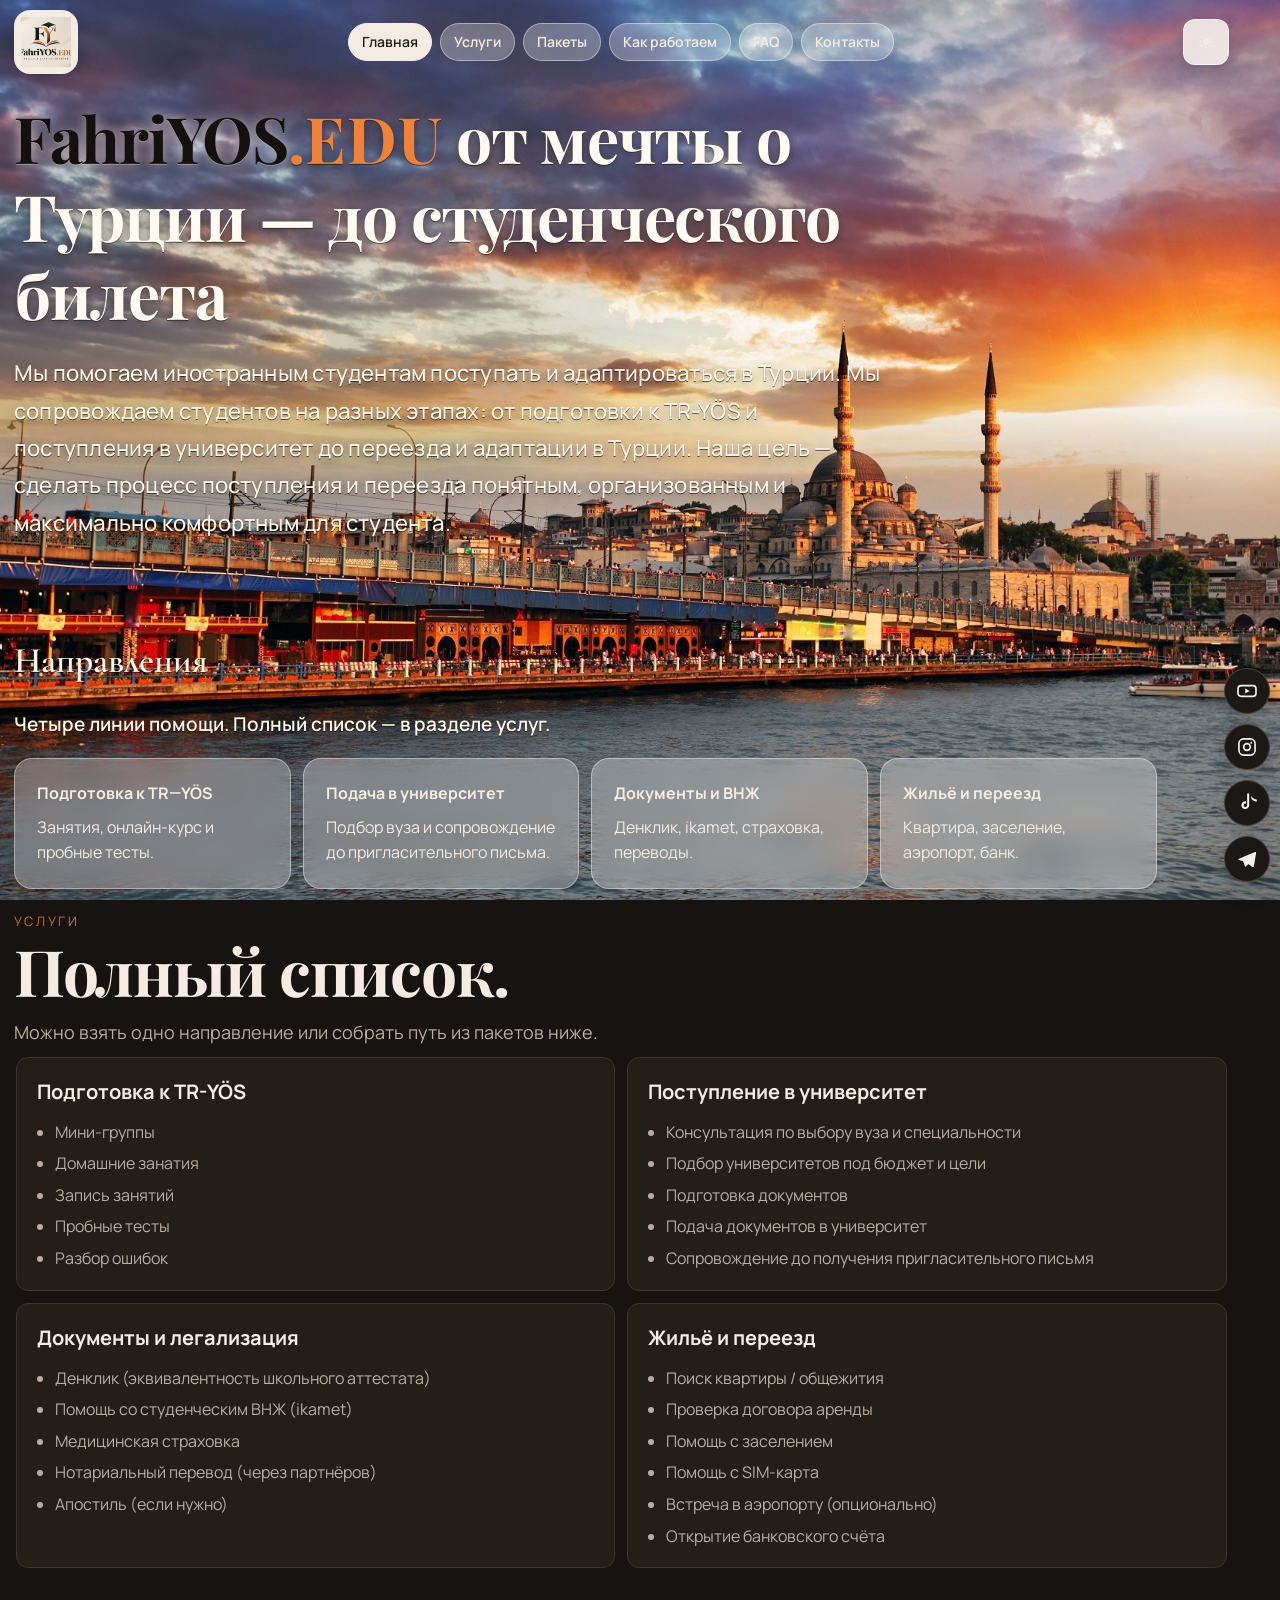
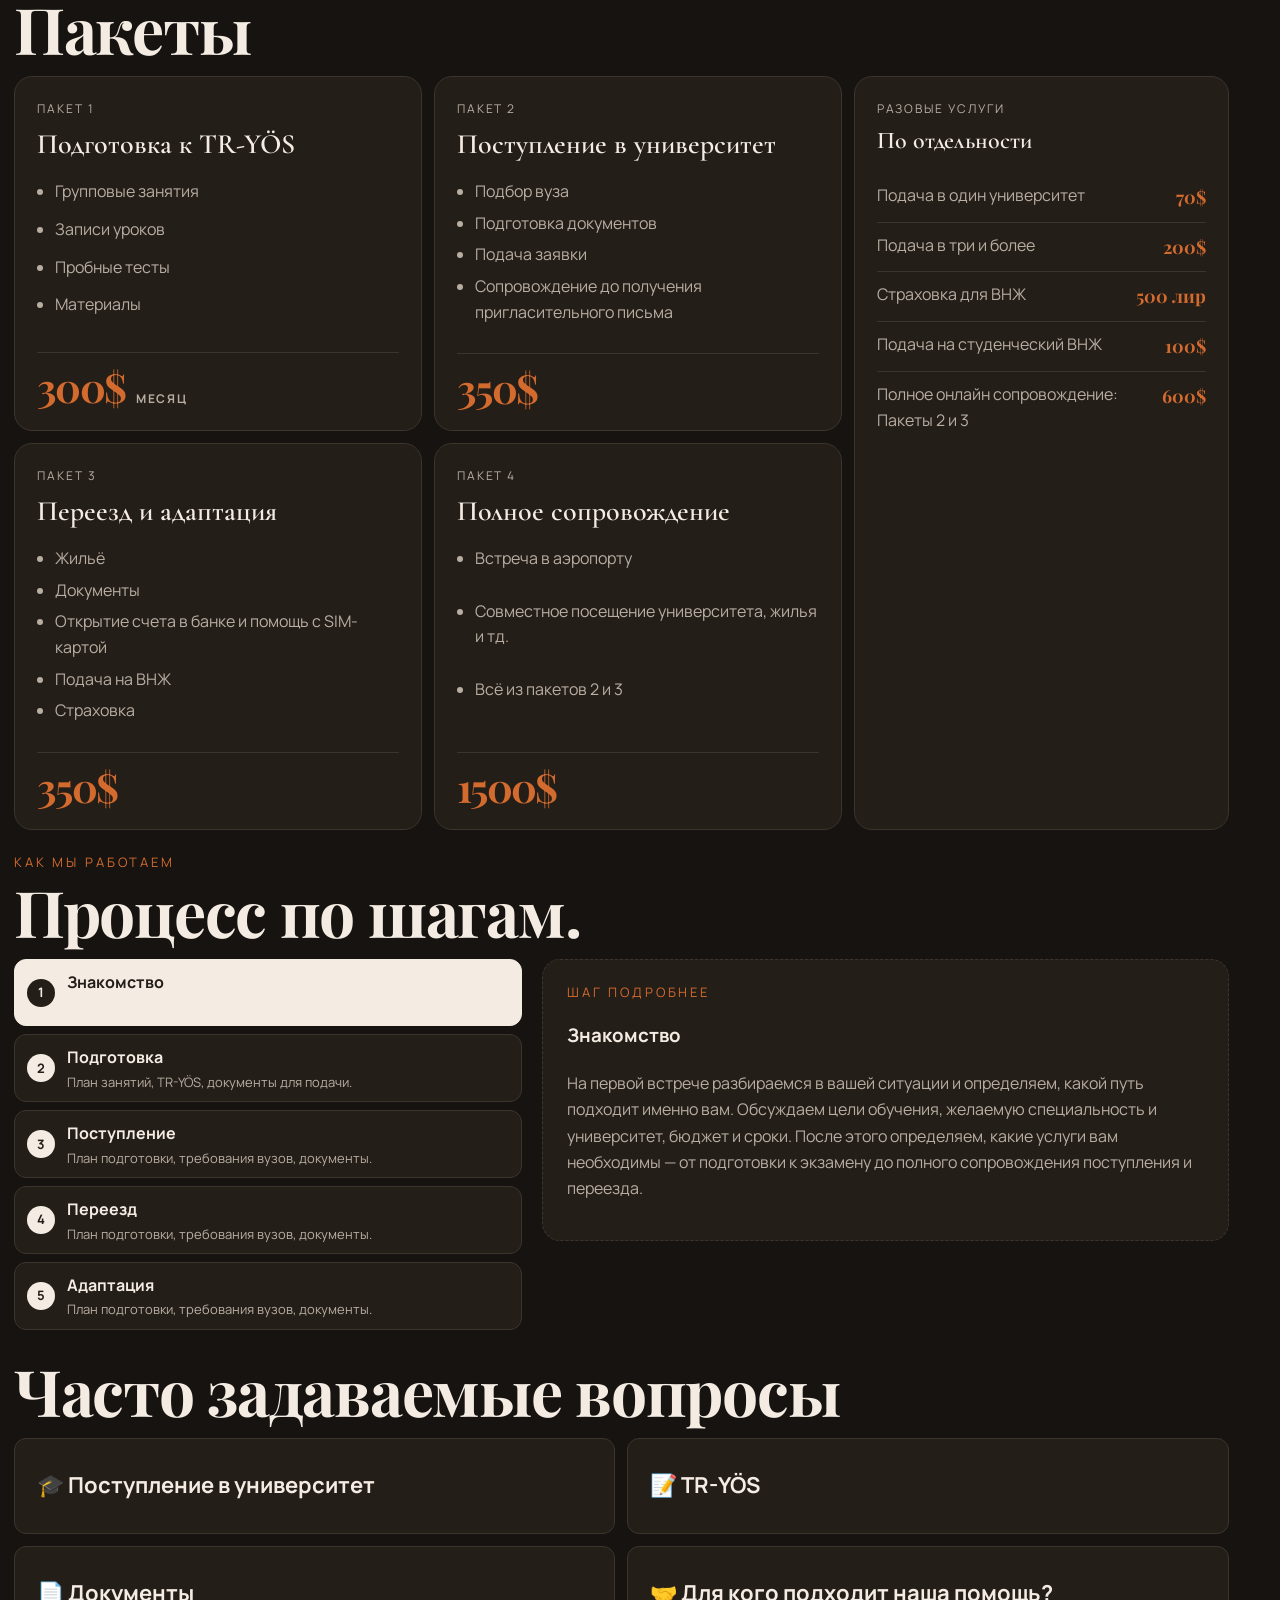
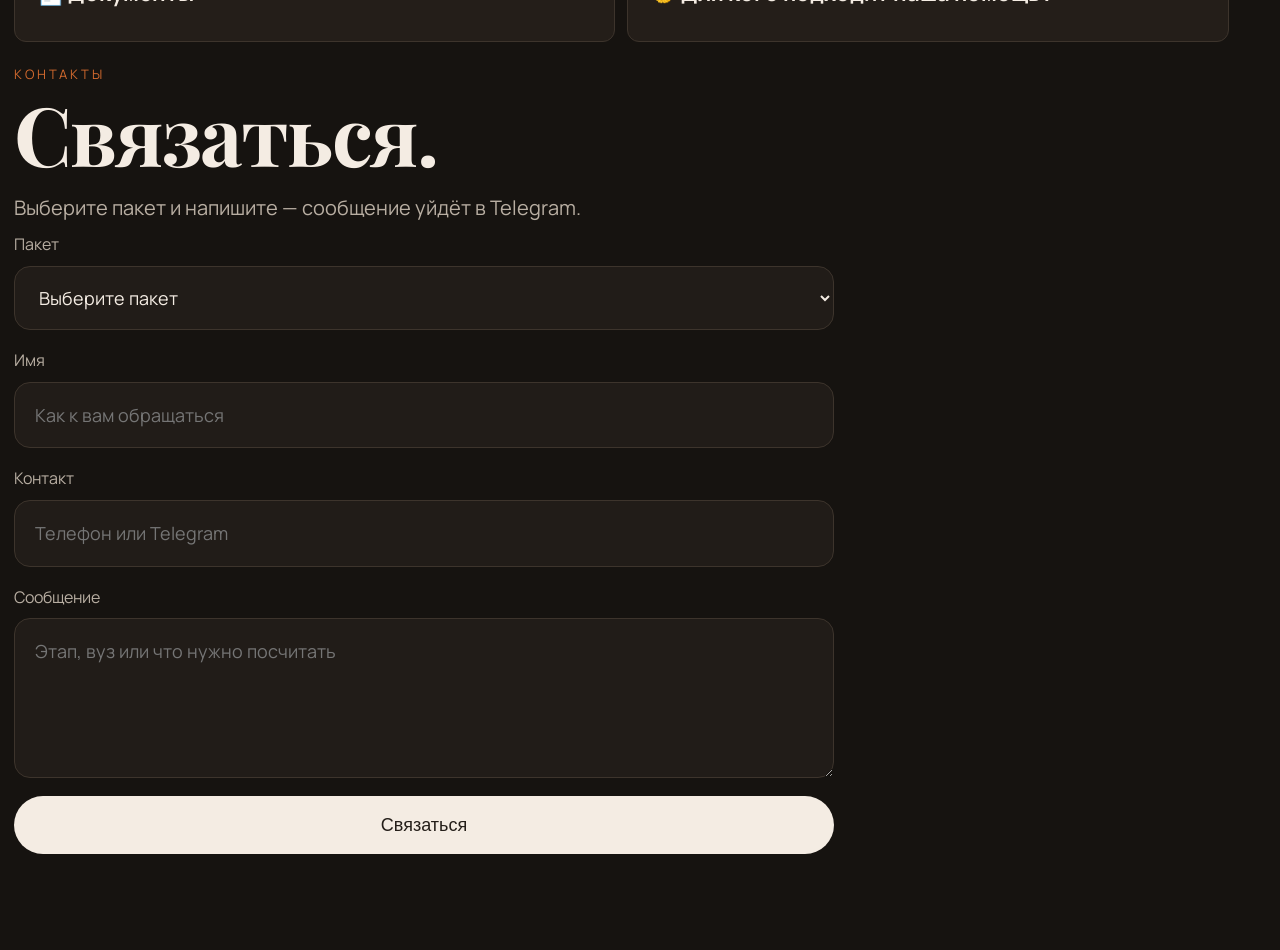
==== index.html @ fc81fba2 "Publish the FahriYOS.EDU site for GitHub Pages. Co-authored-by: Cursor <cursoragent@cursor.com>" ====
<!DOCTYPE html>
<html lang="ru" data-theme="dark">
<head>
  <meta charset="UTF-8">
  <meta name="viewport" content="width=device-width, initial-scale=1">
  <title>FahriYOS.EDU — TR-YÖS, поступление и переезд в Турцию</title>
  <script>
    (function () {
      var t = localStorage.getItem("fahriyos-theme");
      if (t === "light" || t === "dark") document.documentElement.setAttribute("data-theme", t);
    })();
  </script>
  <meta name="description" content="FahriYOS.EDU: подготовка к TR-YÖS, поступление в университеты Турции, документы, жильё и адаптация.">
  <link rel="icon" href="assets/logo.jpg" type="image/jpeg">
  <link rel="preconnect" href="https://fonts.googleapis.com">
  <link rel="preconnect" href="https://fonts.gstatic.com" crossorigin>
  <link href="https://fonts.googleapis.com/css2?family=Cormorant+Garamond:wght@600;700&family=Manrope:wght@400;600;700&family=Playfair+Display:wght@600;700&display=swap" rel="stylesheet">
  <link rel="stylesheet" href="css/style.css">
</head>
<body>
  <div class="home-bg" aria-hidden="true"></div>
  <header class="site-header">
    <div class="brand-wrap">
      <a class="brand-icon" href="#home" aria-label="На главную">
        <img src="assets/logo.jpg" alt="FahriYOS.EDU">
      </a>
    </div>
    <nav class="site-nav" aria-label="Разделы">
      <a class="is-active" href="#home">Главная</a>
      <a href="#services">Услуги</a>
      <a href="#packages">Пакеты</a>
      <a href="#process">Как работаем</a>
      <a href="#faq">FAQ</a>
      <a href="#contacts">Контакты</a>
    </nav>
    <button class="theme-toggle" type="button" aria-label="Переключить тему">
      <span class="theme-toggle-icon" aria-hidden="true"></span>
    </button>
  </header>

  <main>
    <section class="page-section" id="home">
      <div class="hero">
        <h1 class="display">
          <span class="brand-in-title"><span class="brand-mark">FahriYOS</span><span class="brand-rest">.EDU</span></span>
          от мечты о Турции — до студенческого билета
        </h1>
        <p class="lede">Мы помогаем иностранным студентам поступать и адаптироваться в Турции. Мы сопровождаем студентов на разных этапах: от подготовки к TR-YÖS и поступления в университет до переезда и адаптации в Турции. Наша цель — сделать процесс поступления и переезда понятным, организованным и максимально комфортным для студента.</p>
      </div>
      <div class="home-directions">
      <h2 class="section-title">Направления</h2>
      <p class="muted">Четыре линии помощи. Полный список — в разделе услуг.</p>
      <div class="cards cards-4">
        <a class="card card-link" href="#service-tryos">
          <h3>Подготовка к TR—YÖS</h3>
          <p>Занятия, онлайн-курс и пробные тесты.</p>
        </a>
        <a class="card card-link" href="#service-admission">
          <h3>Подача в университет</h3>
          <p>Подбор вуза и сопровождение до пригласительного письма.</p>
        </a>
        <a class="card card-link" href="#service-docs">
          <h3>Документы и ВНЖ</h3>
          <p>Денклик, ikamet, страховка, переводы.</p>
        </a>
        <a class="card card-link" href="#service-housing">
          <h3>Жильё и переезд</h3>
          <p>Квартира, заселение, аэропорт, банк.</p>
        </a>
      </div>
      </div>
    </section>

    <section class="page-section page-section--beige" id="services">
      <p class="eyebrow">Услуги</p>
      <h2 class="display">Полный список.</h2>
      <p class="lead">Можно взять одно направление или собрать путь из пакетов ниже.</p>

      <div class="service-grid">
      <article class="block" id="service-tryos">
        <h3>Подготовка к TR-YÖS</h3>
        <ul class="plain-list">
          <li>Мини-группы</li>
          <li>Домашние занатия</li>
          <li>Запись занятий</li>
          <li>Пробные тесты</li>
          <li>Разбор ошибок</li>
        </ul>
      </article>

      <article class="block" id="service-admission">
        <h3>Поступление в университет</h3>
        <ul class="plain-list">
          <li>Консультация по выбору вуза и специальности</li>
          <li>Подбор университетов под бюджет и цели</li>
          <li>Подготовка документов</li>
          <li>Подача документов в университет</li>
          <li>Сопровождение до получения пригласительного письмя</li>
        </ul>
      </article>

      <article class="block" id="service-docs">
        <h3>Документы и легализация</h3>
        <ul class="plain-list">
          <li>Денклик (эквивалентность школьного аттестата)</li>
          <li>Помощь со студенческим ВНЖ (ikamet)</li>
          <li>Медицинская страховка</li>
          <li>Нотариальный перевод (через партнёров)</li>
          <li>Апостиль (если нужно)</li>
        </ul>
      </article>

      <article class="block" id="service-housing">
        <h3>Жильё и переезд</h3>
        <ul class="plain-list">
          <li>Поиск квартиры / общежития</li>
          <li>Проверка договора аренды</li>
          <li>Помощь с заселением</li>
          <li>Помощь с SIM-карта</li>
          <li>Встреча в аэропорту (опционально)</li>
          <li>Открытие банковского счёта</li>
        </ul>
      </article>
      </div>
    </section>

    <section class="page-section page-section--beige" id="packages">
      <h2 class="display">Пакеты</h2>

      <div class="cards cards-packages">
        <article class="card package" id="pack-prep">
          <p class="package-no">Пакет 1</p>
          <h3>Подготовка к TR-YÖS</h3>
          <ul class="plain-list">
            <li>Групповые занятия</li>
            <li>Записи уроков</li>
            <li>Пробные тесты</li>
            <li>Материалы</li>
          </ul>
          <p class="package-price"><strong>300$</strong><span>месяц</span></p>
        </article>

        <article class="card package" id="pack-admission">
          <p class="package-no">Пакет 2</p>
          <h3>Поступление в университет</h3>
          <ul class="plain-list">
            <li>Подбор вуза</li>
            <li>Подготовка документов</li>
            <li>Подача заявки</li>
            <li>Сопровождение до получения пригласительного письма</li>
          </ul>
          <p class="package-price"><strong>350$</strong></p>
        </article>

        <article class="card package" id="pack-settle">
          <p class="package-no">Пакет 3</p>
          <h3>Переезд и адаптация</h3>
          <ul class="plain-list">
            <li>Жильё</li>
            <li>Документы</li>
            <li>Открытие счета в банке и помощь с SIM-картой</li>
            <li>Подача на ВНЖ</li>
            <li>Страховка</li>
          </ul>
          <p class="package-price"><strong>350$</strong></p>
        </article>

        <article class="card package" id="pack-full">
          <p class="package-no">Пакет 4</p>
          <h3>Полное сопровождение</h3>
          <ul class="plain-list">
            <li>Встреча в аэропорту</li>
            <li>Совместное посещение университета, жилья и тд.</li>
            <li>Всё из пакетов 2 и 3</li>
          </ul>
          <p class="package-price"><strong>1500$</strong></p>
        </article>

        <article class="card package" id="pack-extra">
          <p class="package-no">Разовые услуги</p>
          <h3>По отдельности</h3>
          <ul class="plain-list extra-list">
            <li><span>Подача в один университет</span><strong>70$</strong></li>
            <li><span>Подача в три и более</span><strong>200$</strong></li>
            <li><span>Страховка для ВНЖ</span><strong>500 лир</strong></li>
            <li><span>Подача на студенческий ВНЖ</span><strong>100$</strong></li>
            <li><span>Полное онлайн сопровождение:<br>Пакеты 2 и 3</span><strong>600$</strong></li>
          </ul>
        </article>
      </div>
    </section>

    <section class="page-section page-section--beige" id="process">
      <p class="eyebrow">Как мы работаем</p>
      <h2 class="display">Процесс по шагам.</h2>
      <div class="process-layout">
        <ol class="steps">
          <li>
            <button class="step-btn is-open" type="button" aria-expanded="true" data-detail="На первой встрече разбираемся в вашей ситуации и определяем, какой путь подходит именно вам. Обсуждаем цели обучения, желаемую специальность и университет, бюджет и сроки. После этого определяем, какие услуги вам необходимы — от подготовки к экзамену до полного сопровождения поступления и переезда.">
              <h3>Знакомство</h3>
              <p>Ситуация, цели, бюджет и какие услуги нужны.</p>
            </button>
          </li>
          <li>
            <button class="step-btn" type="button" aria-expanded="false" data-detail="План подготовки, требования вузов, документы.">
              <h3>Подготовка</h3>
              <p>План занятий, TR-YÖS, документы для подачи.</p>
            </button>
          </li>
          <li>
            <button class="step-btn" type="button" aria-expanded="false" data-detail="План подготовки, требования вузов, документы.">
              <h3>Поступление</h3>
              <p>План подготовки, требования вузов, документы.</p>
            </button>
          </li>
          <li>
            <button class="step-btn" type="button" aria-expanded="false" data-detail="План подготовки, требования вузов, документы.">
              <h3>Переезд</h3>
              <p>План подготовки, требования вузов, документы.</p>
            </button>
          </li>
          <li>
            <button class="step-btn" type="button" aria-expanded="false" data-detail="План подготовки, требования вузов, документы.">
              <h3>Адаптация</h3>
              <p>План подготовки, требования вузов, документы.</p>
            </button>
          </li>
        </ol>
        <div class="step-detail" id="step-detail">
          <p class="eyebrow">Шаг подробнее</p>
          <h3>Знакомство</h3>
          <p class="muted">На первой встрече разбираемся в вашей ситуации и определяем, какой путь подходит именно вам. Обсуждаем цели обучения, желаемую специальность и университет, бюджет и сроки. После этого определяем, какие услуги вам необходимы — от подготовки к экзамену до полного сопровождения поступления и переезда.</p>
        </div>
      </div>
    </section>

    <section class="page-section page-section--beige" id="faq">
      <h2 class="display">Часто задаваемые вопросы</h2>
      <div class="faq-hub">
        <a class="faq-card" href="faq-admission.html">
          <h3>🎓 Поступление в университет</h3>
        </a>
        <a class="faq-card" href="faq-tryos.html">
          <h3>📝 TR-YÖS</h3>
        </a>
        <a class="faq-card" href="faq-docs.html">
          <h3>📄 Документы</h3>
        </a>
        <a class="faq-card" href="faq-who.html">
          <h3>🤝 Для кого подходит наша помощь?</h3>
        </a>
      </div>
    </section>

    <section class="page-section page-section--beige" id="contacts">
      <div class="contacts-inner">
        <p class="eyebrow">Контакты</p>
        <h2 class="display">Связаться.</h2>
        <p class="muted">Выберите пакет и напишите — сообщение уйдёт в Telegram.</p>
        <form class="form" id="contact-form">
          <label>
            Пакет
            <select name="package" required>
              <option value="" disabled selected>Выберите пакет</option>
              <option value="prep" data-price="300$ / месяц" data-title="Подготовка к TR-YÖS">Пакет 1 — Подготовка к TR-YÖS · 300$ / месяц</option>
              <option value="admission" data-price="350$" data-title="Поступление в университет">Пакет 2 — Поступление в университет · 350$</option>
              <option value="settle" data-price="350$" data-title="Переезд и адаптация">Пакет 3 — Переезд и адаптация · 350$</option>
              <option value="full" data-price="1500$" data-title="Полное сопровождение">Пакет 4 — Полное сопровождение · 1500$</option>
              <option value="one-uni" data-price="70$" data-title="Подача в один университет">Подача в один университет · 70$</option>
              <option value="three-uni" data-price="200$" data-title="Подача в три и более">Подача в три и более · 200$</option>
              <option value="insurance" data-price="500 лир" data-title="Страховка для ВНЖ">Страховка для ВНЖ · 500 лир</option>
              <option value="ikamet" data-price="100$" data-title="Подача на студенческий ВНЖ">Подача на студенческий ВНЖ · 100$</option>
              <option value="online" data-price="600$" data-title="Полное онлайн сопровождение">Полное онлайн сопровождение: пакеты 2 и 3 · 600$</option>
            </select>
          </label>
          <label>
            Имя
            <input type="text" name="name" placeholder="Как к вам обращаться">
          </label>
          <label>
            Контакт
            <input type="text" name="contact" placeholder="Телефон или Telegram">
          </label>
          <label>
            Сообщение
            <textarea name="message" placeholder="Этап, вуз или что нужно посчитать"></textarea>
          </label>
          <button class="btn btn-solid" type="submit">Связаться</button>
        </form>
      </div>
    </section>
  </main>

  <footer class="site-footer">
    <p class="footer-brand"><span class="brand-mark">FahriYOS</span><span class="brand-rest">.EDU</span></p>
    <nav class="footer-social" aria-label="Соцсети в подвале">
      <a href="https://youtube.com/@tryosfahri" target="_blank" rel="noopener" aria-label="YouTube">
        <img src="assets/icons/youtube.svg" alt="">
      </a>
      <a href="https://instagram.com/fahri_yos" target="_blank" rel="noopener" aria-label="Instagram">
        <img src="assets/icons/instagram.svg" alt="">
      </a>
      <a href="https://tiktok.com/@fahri_yos" target="_blank" rel="noopener" aria-label="TikTok">
        <img src="assets/icons/tiktok.svg" alt="">
      </a>
      <a href="https://t.me/tryosfahri" target="_blank" rel="noopener" aria-label="Telegram">
        <img src="assets/icons/telegram.svg" alt="">
      </a>
    </nav>
  </footer>
  <nav class="social-dock" aria-label="Соцсети">
    <a href="https://youtube.com/@tryosfahri" target="_blank" rel="noopener" aria-label="YouTube">
      <img src="assets/icons/youtube.svg" alt="">
    </a>
    <a href="https://instagram.com/fahri_yos" target="_blank" rel="noopener" aria-label="Instagram">
      <img src="assets/icons/instagram.svg" alt="">
    </a>
    <a href="https://tiktok.com/@fahri_yos" target="_blank" rel="noopener" aria-label="TikTok">
      <img src="assets/icons/tiktok.svg" alt="">
    </a>
    <a href="https://t.me/tryosfahri" target="_blank" rel="noopener" aria-label="Telegram">
      <img src="assets/icons/telegram.svg" alt="">
    </a>
  </nav>
  <script src="js/main.js"></script>
</body>
</html>
---- css/style.css ----
:root {
  --bg: #e7e1d4;
  --bg-2: #ddd6c8;
  --ink: #111318;
  --muted: #5c5f6a;
  --line: #cfc6b6;
  --accent: #c45c26;
  --white: #f1ebe0;
  --radius: 18px;
  --gutter: clamp(20px, 6vw, 88px);
  --gutter-left: clamp(6px, 1.2vw, 14px);
  --gutter-right: clamp(12px, 4vw, 72px);
  --header-glass: rgba(231, 225, 212, 0.86);
  --dock: rgba(241, 235, 224, 0.9);
}

html[data-theme="dark"] {
  --bg: #161310;
  --bg-2: #211c18;
  --ink: #f4ece3;
  --muted: #b8aea2;
  --line: #3d342c;
  --accent: #d36a2e;
  --white: #241e19;
  --header-glass: rgba(22, 19, 16, 0.88);
  --dock: rgba(36, 30, 25, 0.92);
  color-scheme: dark;
}

* {
  box-sizing: border-box;
}

html {
  scroll-behavior: smooth;
  min-height: 100%;
  background-color: var(--bg);
}

body {
  margin: 0;
  min-height: 100vh;
  font-family: "Manrope", system-ui, sans-serif;
  background: var(--bg);
  color: var(--ink);
  line-height: 1.6;
}

.home-bg {
  position: fixed;
  inset: 0;
  z-index: 0;
  background: #1a1410 url("../assets/bg-home.webp") center top / cover no-repeat;
  pointer-events: none;
  transition: filter 0.55s ease, opacity 0.7s ease;
}

body.is-away .home-bg {
  filter: blur(28px);
  opacity: 0;
}

img {
  max-width: 100%;
  display: block;
}

a {
  color: inherit;
}

.site-header {
  position: sticky;
  top: 0;
  z-index: 20;
  display: grid;
  grid-template-columns: minmax(0, 1fr) auto minmax(0, 1fr);
  align-items: center;
  gap: 10px 16px;
  padding: 10px var(--gutter-right) 10px var(--gutter-left);
  background: transparent;
  border-bottom: 1px solid transparent;
  color: var(--ink);
  transition: background 0.45s ease, border-color 0.45s ease, backdrop-filter 0.45s ease;
}

body.is-away .site-header {
  background: var(--header-glass);
  backdrop-filter: blur(18px);
  -webkit-backdrop-filter: blur(18px);
  border-bottom: 1px solid var(--line);
}

.brand-wrap {
  display: flex;
  align-items: center;
  gap: 10px;
  justify-self: start;
}

.brand-icon {
  display: grid;
  place-items: center;
  box-sizing: border-box;
  width: 64px;
  height: 64px;
  padding: 7px;
  flex-shrink: 0;
  border-radius: 16px;
  overflow: hidden;
  background: #f3ece3;
  box-shadow: 0 4px 14px rgba(0, 0, 0, 0.18);
  transition: transform 0.2s ease;
}

.brand-icon:hover {
  transform: scale(1.06);
}

.brand-icon img {
  width: 100%;
  height: 100%;
  object-fit: contain;
  object-position: center;
}

.brand {
  display: flex;
  align-items: baseline;
  gap: 2px;
  text-decoration: none;
  letter-spacing: 0.04em;
}

.brand-mark {
  font-family: "Cormorant Garamond", Georgia, serif;
  font-size: 40px;
  font-weight: 700;
}

.brand-rest {
  font-family: "Cormorant Garamond", Georgia, serif;
  font-size: 36px;
  font-weight: 700;
  letter-spacing: 0.02em;
  text-transform: none;
  color: var(--accent);
}

.site-nav {
  display: flex;
  align-items: center;
  justify-content: center;
  flex-wrap: wrap;
  gap: 8px;
  grid-column: 2;
}

.site-nav a {
  display: inline-flex;
  align-items: center;
  justify-content: center;
  min-height: 38px;
  padding: 0 13px;
  border-radius: 999px;
  background: rgba(255, 255, 255, 0.28);
  color: var(--ink);
  text-decoration: none;
  font-size: 14px;
  font-weight: 600;
  border: 1px solid rgba(255, 255, 255, 0.4);
  transition: background 0.3s ease, border-color 0.3s ease, color 0.3s ease;
}

body.is-away .site-nav a {
  background: var(--white);
  border-color: var(--line);
}

.site-nav a:hover,
.site-nav a.is-active,
body.is-away .site-nav a:hover,
body.is-away .site-nav a.is-active {
  background: var(--ink);
  color: var(--white);
  border-color: var(--ink);
}

.theme-toggle {
  justify-self: end;
  grid-column: 3;
  width: 46px;
  height: 46px;
  border: 1px solid rgba(255, 255, 255, 0.55);
  border-radius: 12px;
  background: rgba(255, 252, 247, 0.82);
  cursor: pointer;
  position: relative;
  color: #111318;
  box-shadow: 0 6px 16px rgba(0, 0, 0, 0.18);
}

body.is-away .theme-toggle {
  background: var(--white);
  border-color: var(--line);
  box-shadow: none;
}

.theme-toggle-icon {
  position: absolute;
  inset: 0;
  display: grid;
  place-items: center;
  font-size: 20px;
  line-height: 1;
}

.theme-toggle-icon::before {
  content: "☾";
}

html[data-theme="dark"] .theme-toggle-icon::before {
  content: "☀";
}

html[data-theme="dark"] .theme-toggle {
  color: #f4ece3;
}

.hero-row {
  display: grid;
  grid-template-columns: minmax(0, 1fr);
  gap: 28px 48px;
  align-items: start;
  margin-bottom: 28px;
}

.hero {
  padding: 8px 0 4px;
  display: grid;
  gap: 14px;
  max-width: 980px;
}

.brand-in-title {
  display: inline;
  background: none;
  border: 0;
  padding: 0;
}

.brand-in-title .brand-mark,
.brand-in-title .brand-rest {
  font-family: "Playfair Display", "Cormorant Garamond", Georgia, serif;
  font-size: 1em;
  font-weight: 700;
}

.brand-in-title .brand-mark {
  color: #111318;
}

.brand-in-title .brand-rest {
  color: var(--accent);
}

.hero-about {
  padding: 4px 0 0;
}

.hero-about .eyebrow {
  font-size: 15px;
  margin-bottom: 10px;
}

.hero-about h2 {
  margin: 0 0 18px;
  font-family: "Cormorant Garamond", Georgia, serif;
  font-size: clamp(40px, 7vw, 72px);
  font-weight: 600;
  line-height: 0.95;
  letter-spacing: -0.03em;
  text-shadow: 0 2px 18px rgba(0, 0, 0, 0.4);
}

.hero-about p {
  margin: 0 0 14px;
  max-width: 46ch;
  font-size: 18px;
  line-height: 1.55;
  color: rgba(246, 240, 230, 0.9);
  text-shadow: 0 1px 12px rgba(0, 0, 0, 0.4);
}

.hero-about p:last-child {
  margin-bottom: 0;
}

.eyebrow {
  margin: 0;
  color: var(--accent);
  font-size: 13px;
  letter-spacing: 0.22em;
  text-transform: uppercase;
}

.display {
  margin: 0;
  font-family: "Playfair Display", "Cormorant Garamond", Georgia, serif;
  font-size: clamp(34px, 5.6vw, 64px);
  font-weight: 700;
  line-height: 1.22;
  letter-spacing: -0.02em;
}

.lede {
  margin: 0;
  max-width: 62ch;
  color: var(--muted);
  font-size: 18px;
  line-height: 1.65;
}

.actions {
  display: flex;
  flex-wrap: wrap;
  gap: 12px;
}

.btn {
  display: inline-flex;
  align-items: center;
  justify-content: center;
  min-height: 46px;
  padding: 0 18px;
  border-radius: 999px;
  text-decoration: none;
  font-size: 14px;
  border: 1px solid transparent;
}

.btn-solid {
  background: var(--ink);
  color: var(--white);
}

.btn-ghost {
  border-color: rgba(255, 255, 255, 0.55);
  background: rgba(255, 252, 247, 0.9);
  color: var(--ink);
}

main {
  position: relative;
  z-index: 1;
  padding: 0;
}

.page-section {
  scroll-margin-top: 80px;
  min-height: 0;
  padding: 6px var(--gutter-right) 16px var(--gutter-left);
}

#home {
  display: flex;
  flex-direction: column;
  min-height: calc(100svh - 80px);
  color: #f6f0e6;
}

#home .hero {
  flex-shrink: 0;
}

#home .home-directions {
  margin-top: auto;
  padding-top: 12px;
  padding-right: 72px;
  flex-shrink: 0;
}

#home .display {
  color: #fffaf2;
  text-shadow:
    0 0 18px rgba(255, 246, 232, 0.2),
    0 1px 0 rgba(18, 10, 6, 0.55),
    0 2px 10px rgba(0, 0, 0, 0.48);
}

#home .lede,
#home .section-title,
#home .muted {
  color: #fff6ea;
  text-shadow:
    0 1px 0 rgba(14, 8, 5, 0.62),
    0 2px 12px rgba(0, 0, 0, 0.4);
}

#home .lede {
  max-width: 62ch;
  font-size: clamp(18px, 1.85vw, 22px);
  font-weight: 500;
  letter-spacing: 0.01em;
  line-height: 1.7;
}

#home .muted {
  font-size: clamp(16px, 1.5vw, 19px);
  font-weight: 600;
}

#home .brand-in-title .brand-mark {
  color: #14100d;
  text-shadow:
    0 0 14px rgba(255, 248, 238, 0.7),
    0 1px 0 rgba(255, 248, 238, 0.35),
    0 1px 2px rgba(0, 0, 0, 0.28);
}

#home .brand-in-title .brand-rest {
  color: #ee8238;
  letter-spacing: 0.01em;
  text-transform: none;
  text-shadow:
    0 1px 0 rgba(18, 10, 6, 0.55),
    0 2px 10px rgba(0, 0, 0, 0.32);
}

#home .card {
  color: var(--ink);
  background: rgba(255, 255, 255, 0.28);
  border: 1px solid rgba(255, 255, 255, 0.4);
  backdrop-filter: blur(12px);
  -webkit-backdrop-filter: blur(12px);
  box-shadow: none;
  transition: background 0.3s ease, border-color 0.3s ease, color 0.3s ease, transform 0.25s ease;
}

#home .card h3,
#home .card p {
  color: var(--ink);
  text-shadow: none;
}

#home .card-link:hover {
  background: var(--ink);
  border-color: var(--ink);
  color: var(--white);
}

#home .card-link:hover h3,
#home .card-link:hover p {
  color: var(--white);
}

.page-section--beige {
  background: var(--bg);
  color: var(--ink);
}

.page-section .display {
  margin-bottom: 8px;
}

.section-title {
  margin: 0 0 12px;
  font-family: "Cormorant Garamond", Georgia, serif;
  font-size: 36px;
  font-weight: 600;
}

.muted {
  color: var(--muted);
}

.placeholder {
  min-height: 180px;
  padding: 28px;
  color: var(--ink);
  border: 1px dashed var(--line);
  border-radius: var(--radius);
  background: var(--white);
}

.lead {
  margin: 0 0 10px;
  max-width: 62ch;
  color: var(--muted);
  font-size: 18px;
}

.service-grid {
  display: flex;
  flex-wrap: wrap;
  justify-content: center;
  gap: 12px;
  overflow: visible;
}

.block {
  scroll-margin-top: 88px;
  box-sizing: border-box;
  flex: 0 0 calc(50% - 8px);
  width: calc(50% - 8px);
  margin: 0;
  padding: 18px 20px;
  background: var(--white);
  border: 1px solid var(--line);
  border-radius: 12px;
  transform-origin: center center;
  transition: transform 0.28s ease, border-color 0.28s ease, box-shadow 0.28s ease;
}

.block:hover {
  z-index: 2;
  transform: scale(1.05);
  border-color: var(--accent);
  box-shadow: 0 14px 28px rgba(26, 20, 16, 0.16);
}

.block h3 {
  margin: 0 0 12px;
  font-size: 20px;
}

.plain-list {
  margin: 0;
  padding: 0 0 0 18px;
  display: grid;
  gap: 6px;
  color: var(--muted);
}

.cards {
  display: grid;
  grid-template-columns: repeat(3, minmax(0, 1fr));
  gap: 12px;
}

.cards-2 {
  grid-template-columns: repeat(2, minmax(0, 1fr));
}

.cards-packages {
  grid-template-columns: minmax(0, 1fr) minmax(0, 1fr) minmax(0, 0.92fr);
  align-items: stretch;
}

.cards-packages > * {
  min-width: 0;
}

#pack-extra {
  grid-column: 3;
  grid-row: 1 / span 2;
  height: 100%;
}

#pack-extra h3 {
  font-size: 24px;
}

#pack-extra .extra-list {
  flex: 1;
  display: flex;
  flex-direction: column;
  justify-content: flex-start;
  gap: 0;
}

.extra-list {
  list-style: none;
  padding: 0;
  margin: 0;
}

.extra-list li {
  display: grid;
  grid-template-columns: minmax(0, 1fr) auto;
  align-items: start;
  gap: 8px;
  padding: 10px 0;
  border-bottom: 1px solid var(--line);
}

.extra-list li:last-child {
  border-bottom: 0;
}

.extra-list span {
  color: var(--muted);
  min-width: 0;
}

.extra-list strong {
  color: var(--accent);
  font-family: "Playfair Display", "Cormorant Garamond", Georgia, serif;
  font-size: 18px;
  font-weight: 700;
  white-space: nowrap;
}

.cards-4 {
  grid-template-columns: repeat(4, minmax(0, 1fr));
}

.card-link {
  text-decoration: none;
  transition: border-color 0.2s ease;
}

.card-link:hover {
  border-color: var(--accent);
}

.package-no {
  margin: 0 0 6px;
  color: var(--accent);
  font-size: 12px;
  letter-spacing: 0.16em;
  text-transform: uppercase;
}

.package h3 {
  font-family: "Cormorant Garamond", Georgia, serif;
  font-size: 28px;
  font-weight: 600;
}

.card .package-for {
  margin: 0 0 14px;
}

.card.package {
  display: flex;
  flex-direction: column;
  gap: 4px;
}

.package .plain-list {
  margin-bottom: 8px;
  flex: 1;
}

.card .package-price {
  margin: 16px 0 0;
  padding: 14px 0 0;
  display: flex;
  align-items: baseline;
  justify-content: flex-start;
  gap: 10px;
  background: none;
  color: var(--ink);
  font-weight: 700;
  border-top: 1px solid var(--line);
}

.package-price strong {
  font-family: "Playfair Display", "Cormorant Garamond", Georgia, serif;
  font-size: 40px;
  font-weight: 700;
  letter-spacing: -0.04em;
  color: var(--accent);
  line-height: 1;
}

.package-price span {
  font-size: 12px;
  font-weight: 700;
  letter-spacing: 0.16em;
  text-transform: uppercase;
  color: var(--muted);
}

.price-note {
  margin: -8px 0 28px;
  max-width: 62ch;
  padding: 14px 16px;
  background: var(--white);
  border: 1px dashed var(--line);
  border-radius: 12px;
  color: var(--muted);
  font-size: 15px;
}

.process-layout {
  display: grid;
  grid-template-columns: minmax(260px, 0.85fr) minmax(0, 1.15fr);
  gap: 20px;
  align-items: start;
}

.steps {
  margin: 0;
  padding: 0;
  list-style: none;
  display: grid;
  gap: 8px;
  counter-reset: step;
}

.steps li {
  position: relative;
  margin: 0;
  padding: 0;
  background: none;
  border: none;
  counter-increment: step;
}

.step-btn {
  width: 100%;
  display: block;
  position: relative;
  padding: 10px 14px 10px 52px;
  text-align: left;
  cursor: pointer;
  font: inherit;
  color: inherit;
  background: var(--white);
  border: 1px solid var(--line);
  border-radius: 12px;
  transform-origin: center left;
  transition: transform 0.22s ease, border-color 0.22s ease, box-shadow 0.22s ease, background 0.22s ease;
}

.step-btn::before {
  content: counter(step);
  position: absolute;
  left: 12px;
  top: 50%;
  transform: translateY(-50%);
  width: 28px;
  height: 28px;
  display: grid;
  place-items: center;
  border-radius: 50%;
  background: var(--ink);
  color: var(--white);
  font-size: 13px;
  font-weight: 700;
}

.step-btn:hover {
  transform: scale(1.04);
  border-color: var(--accent);
  box-shadow: 0 10px 22px rgba(26, 20, 16, 0.12);
  z-index: 1;
}

.step-btn.is-open {
  background: var(--ink);
  border-color: var(--ink);
  color: var(--white);
}

.step-btn.is-open::before {
  background: var(--white);
  color: var(--ink);
}

.step-btn.is-open p {
  color: rgba(241, 235, 224, 0.82);
}

.steps h3 {
  margin: 0 0 2px;
  font-size: 16px;
}

.steps p {
  margin: 0;
  color: var(--muted);
  font-size: 13px;
  line-height: 1.4;
}

.step-detail {
  min-height: 220px;
  padding: 22px 24px;
  background: var(--white);
  border: 1px dashed var(--line);
  border-radius: var(--radius);
}

.step-detail .muted {
  line-height: 1.65;
}

.blog-layout {
  display: flex;
  flex-direction: column;
  gap: 16px;
  flex: 1;
  min-height: 0;
}

.blog-list {
  display: grid;
  grid-template-columns: repeat(3, minmax(0, 1fr));
  gap: 12px;
  max-width: none;
}

.blog-item {
  background: var(--white);
  border: 1px solid var(--line);
  border-radius: var(--radius);
  overflow: hidden;
}

.blog-item.is-open {
  background: var(--ink);
  border-color: var(--ink);
  color: var(--white);
}

.blog-item.is-open .blog-toggle p {
  color: rgba(241, 235, 224, 0.8);
}

.blog-fill {
  flex: 1;
  min-height: 220px;
  padding: 22px 24px;
  background: var(--white);
  border: 1px dashed var(--line);
  border-radius: var(--radius);
}

.blog-fill h3 {
  margin: 0 0 10px;
  font-family: "Playfair Display", "Cormorant Garamond", Georgia, serif;
  font-size: 28px;
}

.blog-fill p {
  margin: 0;
  color: var(--muted);
}

.blog-toggle {
  width: 100%;
  padding: 18px 20px;
  text-align: left;
  cursor: pointer;
  font: inherit;
  color: inherit;
  background: transparent;
  border: 0;
  transition: transform 0.22s ease, background 0.22s ease;
}

.blog-toggle:hover {
  background: var(--bg-2);
}

.blog-item.is-open .blog-toggle:hover {
  background: transparent;
}

.blog-toggle h3 {
  margin: 0 0 6px;
  font-size: 18px;
}

.blog-toggle p {
  margin: 0;
  color: var(--muted);
}

.blog-panel {
  max-height: 0;
  overflow: hidden;
  transition: max-height 0.35s ease;
}

.blog-item.is-open .blog-panel {
  max-height: 240px;
}

.blog-panel-inner p {
  margin: 0;
  padding: 4px 20px 18px;
  color: var(--muted);
}

.social-dock a[aria-label="TikTok"] img,
.footer-social a[aria-label="TikTok"] img {
  width: 26px;
  height: 26px;
}

.about-copy {
  max-width: 62ch;
  display: grid;
  gap: 12px;
}

.about-copy p {
  margin: 0;
  font-size: 18px;
}

.social-dock {
  position: fixed;
  right: 10px;
  bottom: 18px;
  z-index: 30;
  display: flex;
  flex-direction: column;
  gap: 10px;
  transition: opacity 0.35s ease, transform 0.35s ease;
}

.social-dock a {
  width: 46px;
  height: 46px;
  display: grid;
  place-items: center;
  border-radius: 50%;
  background: var(--dock);
  color: var(--ink);
  border: 1px solid var(--line);
  box-shadow: 0 8px 22px rgba(0, 0, 0, 0.18);
  backdrop-filter: blur(12px);
  -webkit-backdrop-filter: blur(12px);
  transition: transform 0.2s ease, background 0.2s ease, border-color 0.2s ease;
}

.social-dock a:hover {
  transform: scale(1.08);
  background: var(--white);
}

.social-dock img {
  width: 22px;
  height: 22px;
}

html[data-theme="dark"] .social-dock a,
html[data-theme="dark"] .footer-social a {
  background: #1c1815;
  border-color: #4a4036;
}

html[data-theme="dark"] .social-dock a:hover,
html[data-theme="dark"] .footer-social a:hover {
  background: #2c261f;
}

html[data-theme="dark"] .social-dock img,
html[data-theme="dark"] .footer-social img {
  filter: invert(0.94) brightness(1.08);
}

body.is-contacts .social-dock {
  opacity: 0;
  pointer-events: none;
  transform: translateY(10px);
}

.card {
  padding: 22px;
  color: var(--ink);
  background: var(--white);
  border: 1px solid var(--line);
  border-radius: var(--radius);
}

.card h3 {
  margin: 0 0 8px;
  font-size: 16px;
}

.card.package h3 {
  font-family: "Cormorant Garamond", Georgia, serif;
  font-size: 28px;
  font-weight: 600;
}

.card p {
  margin: 0;
  color: var(--muted);
}

.page-head {
  padding: 48px 0 8px;
}

.contact-links {
  list-style: none;
  margin: 0 0 40px;
  padding: 0;
  display: grid;
  gap: 12px;
  max-width: 560px;
}

.contact-links li {
  display: grid;
  gap: 2px;
  padding: 16px 18px;
  color: var(--ink);
  background: var(--white);
  border: 1px solid var(--line);
  border-radius: var(--radius);
}

.contact-links li .muted,
.placeholder .muted {
  color: var(--muted);
  text-shadow: none;
}

.contact-links span {
  font-size: 13px;
  color: var(--muted);
}

.contact-links a {
  font-size: 18px;
  font-weight: 600;
  text-decoration: none;
}

.contact-links a:hover {
  color: var(--accent);
}

.form {
  display: grid;
  gap: 18px;
  max-width: none;
}

.form label {
  display: grid;
  gap: 8px;
  font-size: 13px;
  color: var(--muted);
}

.form input,
.form textarea,
.form select {
  width: 100%;
  padding: 18px 20px;
  border: 1px solid var(--line);
  border-radius: 16px;
  background: var(--bg-2);
  font: inherit;
  font-size: 18px;
  color: var(--ink);
}

.form textarea {
  min-height: 160px;
  resize: vertical;
}

.contacts-inner {
  width: 100%;
  max-width: 820px;
}

.contacts-inner .display {
  font-size: clamp(48px, 6.4vw, 84px);
}

.contacts-inner .muted {
  font-size: 20px;
  margin: 0 0 8px;
}

.contacts-inner .form label {
  font-size: 16px;
}

.contacts-inner .btn {
  min-height: 58px;
  font-size: 18px;
  padding: 0 28px;
}

#contacts {
  display: flex;
  flex-direction: column;
  justify-content: flex-start;
  min-height: 0;
  overflow: visible;
  padding-bottom: 96px;
}

#faq {
  display: flex;
  flex-direction: column;
  min-height: 0;
}

.faq-hub {
  display: grid;
  grid-template-columns: repeat(2, minmax(0, 1fr));
  gap: 12px;
}

.faq-card {
  display: flex;
  align-items: center;
  min-height: 96px;
  padding: 18px 22px;
  text-decoration: none;
  color: inherit;
  background: var(--white);
  border: 1px solid var(--line);
  border-radius: 12px;
  transition: transform 0.22s ease, border-color 0.22s ease, background 0.22s ease, color 0.22s ease, box-shadow 0.22s ease;
}

.faq-card h3 {
  margin: 0;
  font-size: 22px;
  line-height: 1.35;
  font-weight: 700;
}

.faq-card:hover {
  z-index: 1;
  transform: scale(1.03);
  background: var(--ink);
  color: var(--white);
  border-color: var(--ink);
  box-shadow: 0 14px 28px rgba(26, 20, 16, 0.16);
}

.faq-article {
  max-width: 820px;
  padding: 8px 0 40px;
}

.faq-article h1 {
  margin-bottom: 8px;
}

.faq-back {
  display: inline-flex;
  margin: 0 0 18px;
  font-size: 14px;
  font-weight: 700;
  text-decoration: none;
  color: var(--accent);
}

.faq-item {
  margin: 0 0 10px;
  background: var(--white);
  border: 1px solid var(--line);
  border-radius: 14px;
  overflow: hidden;
}

.faq-item summary {
  list-style: none;
  cursor: pointer;
  padding: 16px 20px;
  font-family: "Playfair Display", "Cormorant Garamond", Georgia, serif;
  font-size: 22px;
  font-weight: 700;
  line-height: 1.3;
  user-select: none;
}

.faq-item summary::-webkit-details-marker {
  display: none;
}

.faq-item summary::after {
  content: "+";
  float: right;
  margin-left: 12px;
  color: var(--accent);
  font-weight: 700;
}

.faq-item[open] summary::after {
  content: "–";
}

.faq-item summary:hover {
  background: var(--bg-2);
}

.faq-item .faq-a {
  padding: 0 20px 16px;
}

.faq-switch {
  margin: 36px 0 8px;
  padding-top: 20px;
  border-top: 1px solid var(--line);
}

.faq-switch p {
  margin: 0 0 12px;
  color: var(--muted);
  font-size: 13px;
  letter-spacing: 0.16em;
  text-transform: uppercase;
}

.faq-switch-row {
  display: flex;
  flex-wrap: wrap;
  gap: 10px;
}

.faq-switch-row a {
  display: inline-flex;
  align-items: center;
  min-height: 44px;
  padding: 0 16px;
  border-radius: 12px;
  background: var(--white);
  border: 1px solid var(--line);
  text-decoration: none;
  font-weight: 700;
  font-size: 14px;
  color: inherit;
}

.faq-switch-row a:hover {
  background: var(--ink);
  color: var(--white);
  border-color: var(--ink);
}

.faq-item p,
.faq-item li {
  color: var(--muted);
  font-size: 17px;
  line-height: 1.65;
}

.faq-item p {
  margin: 0 0 12px;
}

.faq-item ul {
  margin: 0 0 12px;
  padding: 0 0 0 20px;
  display: grid;
  gap: 4px;
}

body.faq-page {
  background: var(--bg);
}

body.faq-page .site-header {
  background: var(--header-glass);
  backdrop-filter: blur(18px);
  -webkit-backdrop-filter: blur(18px);
  border-bottom: 1px solid var(--line);
}

body.faq-page .site-nav a {
  background: var(--white);
  border-color: var(--line);
}

body.faq-page .site-nav a:hover,
body.faq-page .site-nav a.is-active {
  background: var(--ink);
  color: var(--white);
  border-color: var(--ink);
}

body.faq-page .theme-toggle {
  background: var(--white);
  border-color: var(--line);
  box-shadow: none;
}

body.faq-page .site-footer {
  position: relative;
  transform: none;
  opacity: 1;
  pointer-events: auto;
}

body.faq-page .social-dock {
  display: none;
}

body.faq-page main {
  padding-bottom: 88px;
}

.site-footer {
  position: fixed;
  left: 0;
  right: 0;
  bottom: 0;
  z-index: 28;
  padding: 10px 6px 10px var(--gutter-left);
  background: var(--bg);
  border-top: 1px solid var(--line);
  display: flex;
  align-items: center;
  justify-content: space-between;
  gap: 16px;
  color: var(--muted);
  font-size: 14px;
  transform: translateY(110%);
  opacity: 0;
  pointer-events: none;
  transition: transform 0.3s ease, opacity 0.3s ease;
}

.footer-brand {
  margin: 0;
  display: flex;
  align-items: baseline;
  gap: 1px;
}

.footer-brand .brand-mark,
.footer-brand .brand-rest {
  font-family: "Cormorant Garamond", Georgia, serif;
  font-size: 28px;
  font-weight: 700;
}

.footer-brand .brand-mark {
  color: #111318;
}

.footer-brand .brand-rest {
  letter-spacing: 0.08em;
  text-transform: uppercase;
  color: var(--accent);
}

html[data-theme="dark"] .footer-brand .brand-mark {
  color: #f4ece3;
}

.footer-social {
  display: flex;
  align-items: center;
  margin-left: auto;
  gap: 10px;
}

.footer-social a {
  width: 40px;
  height: 40px;
  display: grid;
  place-items: center;
  border-radius: 50%;
  background: var(--white);
  border: 1px solid var(--line);
  transition: transform 0.2s ease, background 0.2s ease;
}

.footer-social a:hover {
  transform: scale(1.08);
  background: var(--bg-2);
}

.footer-social img {
  width: 20px;
  height: 20px;
}

body.is-contacts .site-footer {
  transform: none;
  opacity: 1;
  pointer-events: auto;
}

body.is-contacts #contacts {
  padding-bottom: 88px;
}

@media (max-width: 1100px) {
  .site-header {
    display: flex;
    flex-wrap: wrap;
    justify-content: center;
  }

  .site-nav {
    width: 100%;
    grid-column: auto;
    justify-content: center;
  }

  .cards-4 {
    grid-template-columns: repeat(2, minmax(0, 1fr));
  }

  .hero-row {
    grid-template-columns: 1fr;
    gap: 20px;
  }

  .process-layout {
    grid-template-columns: 1fr;
  }

  .cards-packages {
    grid-template-columns: 1fr 1fr;
  }

  #pack-extra {
    grid-column: 1 / -1;
    grid-row: auto;
  }

  .faq-hub {
    grid-template-columns: 1fr;
  }
}

@media (max-width: 860px) {
  .cards,
  .cards-2,
  .cards-4,
  .cards-packages {
    grid-template-columns: 1fr;
  }

  #pack-extra {
    grid-column: 1 / -1;
    grid-row: auto;
  }

  .block {
    flex: 1 1 100%;
    width: 100%;
  }

  .site-header {
    justify-content: space-between;
  }

  .theme-toggle {
    margin-left: auto;
  }

  .site-nav {
    justify-content: center;
  }

  .site-nav a {
    min-height: 36px;
    padding: 0 12px;
    font-size: 13px;
  }

  .faq-hub {
    grid-template-columns: 1fr;
  }

  .site-footer {
    flex-wrap: wrap;
    justify-content: space-between;
    padding-right: 4px;
  }

  .footer-social {
    margin-left: auto;
  }
}
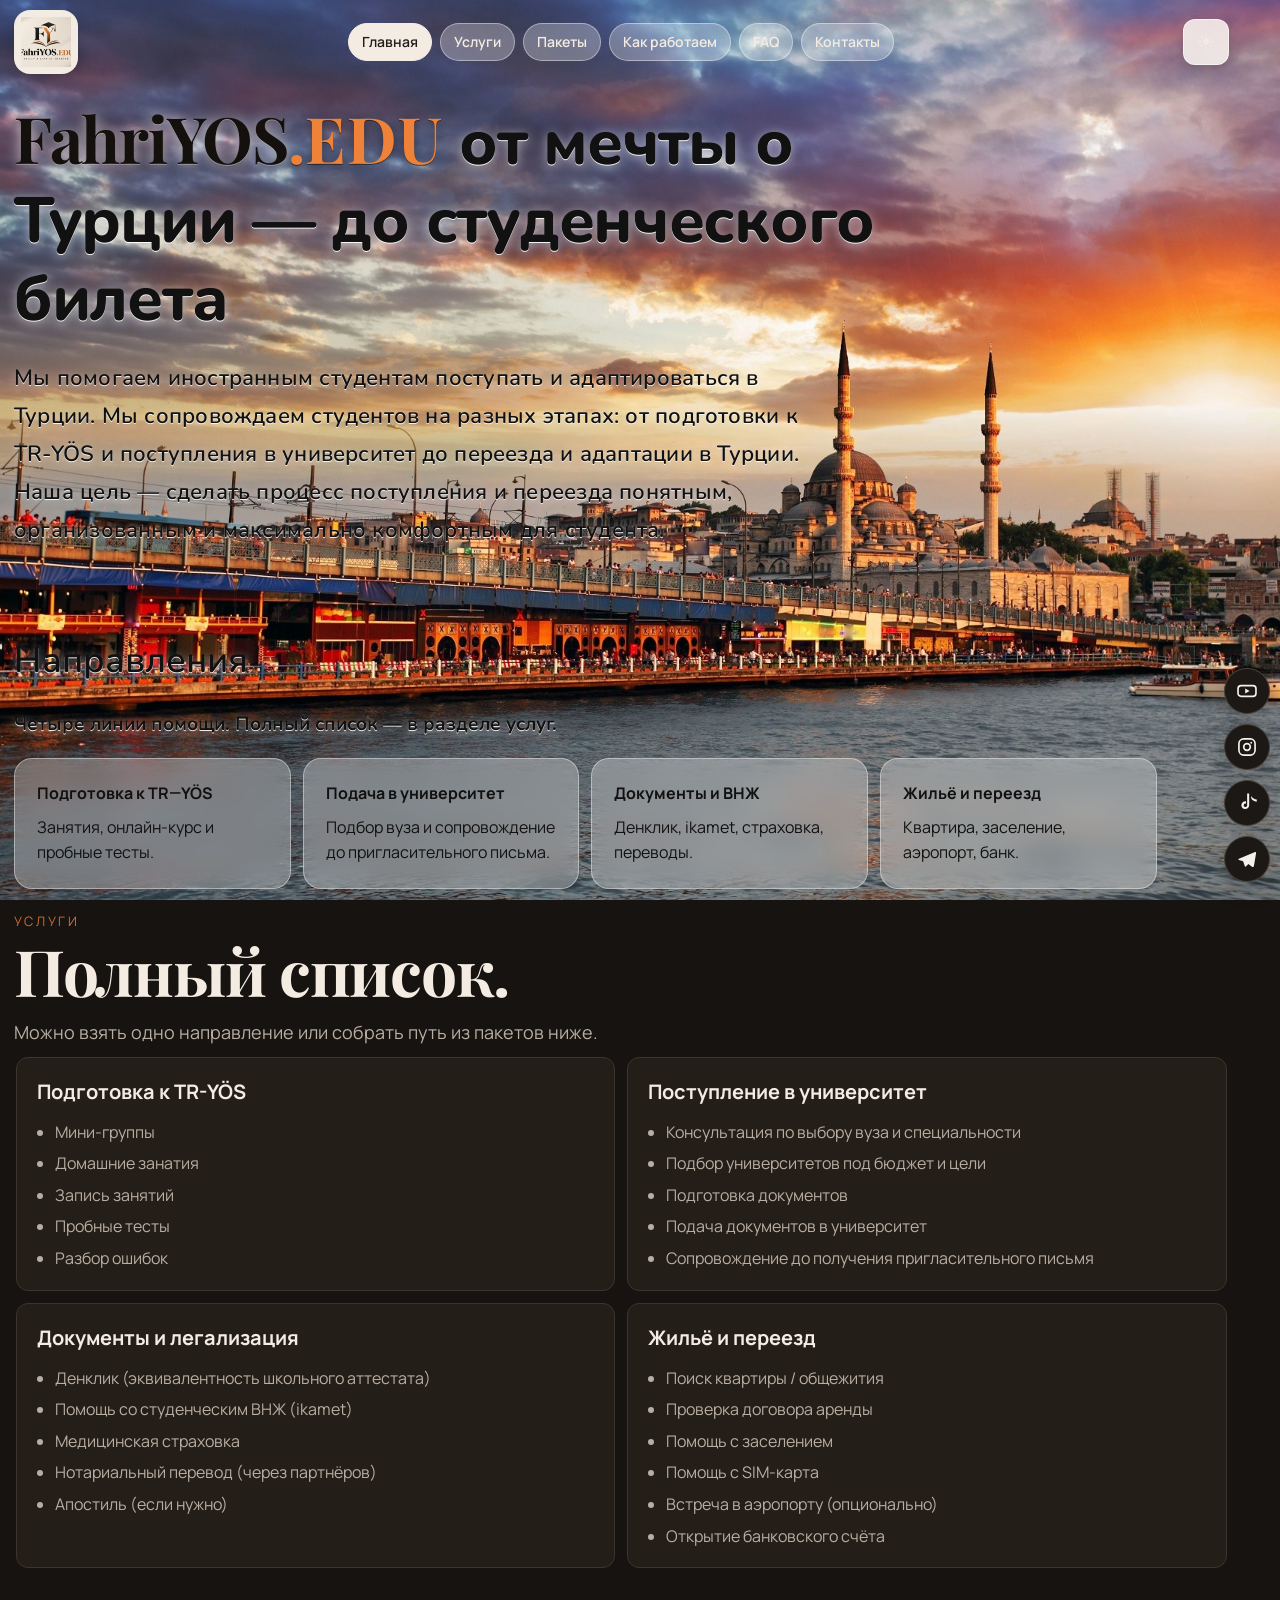
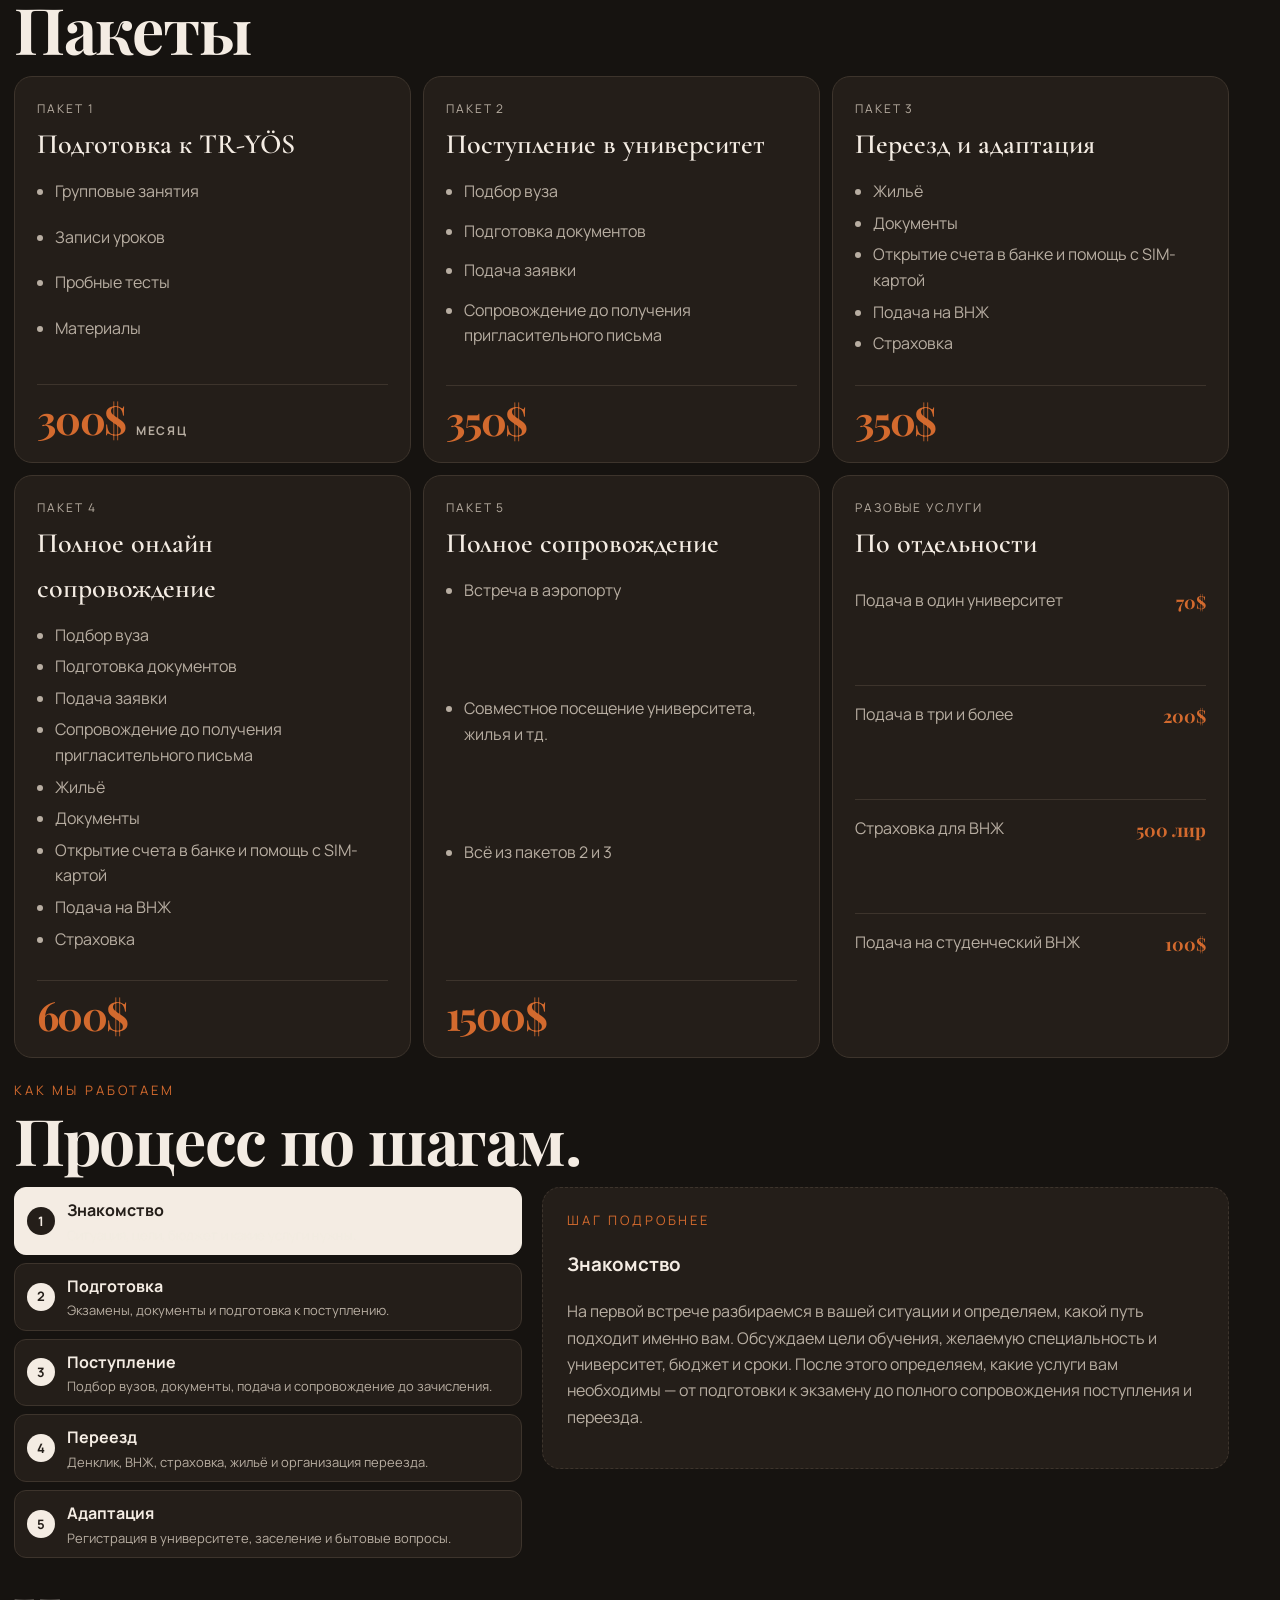
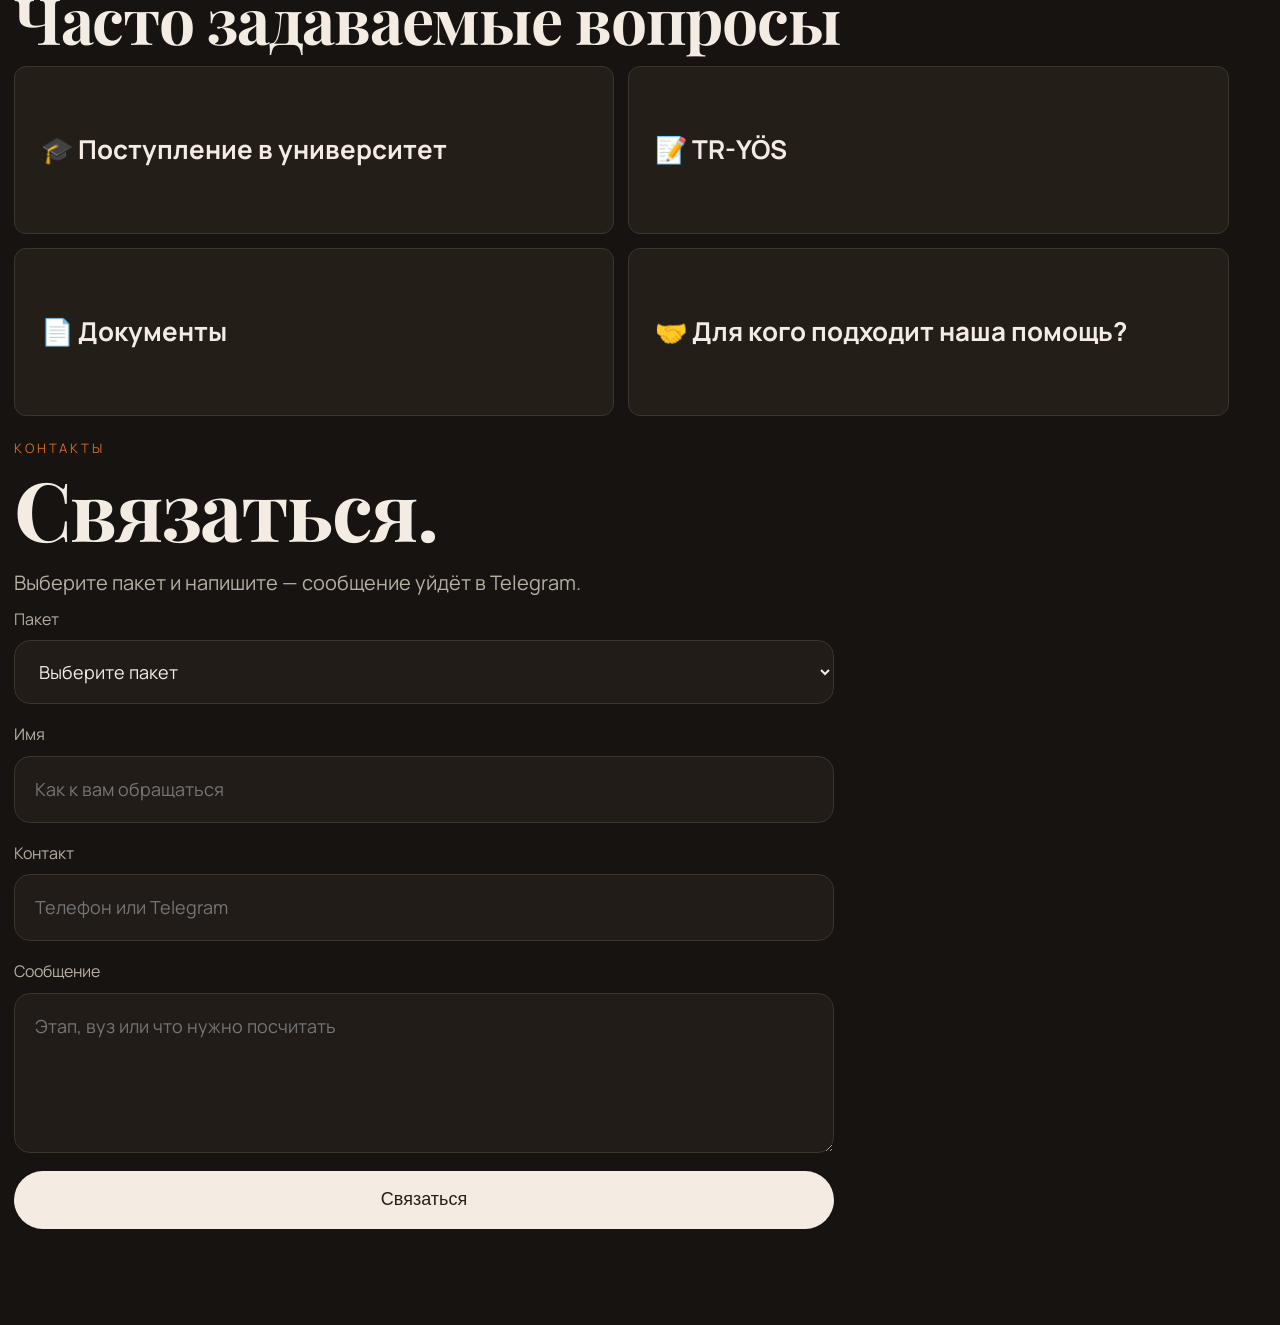
==== commit 6b7ccc04: "Update process copy, packages, FAQ layout, and home type. Co-authored-by: Cursor <cursoragent@cursor" ====
--- a/index.html
+++ b/index.html
@@ -14,7 +14,7 @@
   <link rel="icon" href="assets/logo.jpg" type="image/jpeg">
   <link rel="preconnect" href="https://fonts.googleapis.com">
   <link rel="preconnect" href="https://fonts.gstatic.com" crossorigin>
-  <link href="https://fonts.googleapis.com/css2?family=Cormorant+Garamond:wght@600;700&family=Manrope:wght@400;600;700&family=Playfair+Display:wght@600;700&display=swap" rel="stylesheet">
+  <link href="https://fonts.googleapis.com/css2?family=Cormorant+Garamond:wght@600;700&family=Manrope:wght@400;600;700&family=Nunito:wght@500;600;700;800&family=Playfair+Display:wght@600;700&display=swap" rel="stylesheet">
   <link rel="stylesheet" href="css/style.css">
 </head>
 <body>
@@ -165,8 +165,25 @@
           <p class="package-price"><strong>350$</strong></p>
         </article>
 
+        <article class="card package" id="pack-online">
+          <p class="package-no">Пакет 4</p>
+          <h3>Полное онлайн сопровождение</h3>
+          <ul class="plain-list">
+            <li>Подбор вуза</li>
+            <li>Подготовка документов</li>
+            <li>Подача заявки</li>
+            <li>Сопровождение до получения пригласительного письма</li>
+            <li>Жильё</li>
+            <li>Документы</li>
+            <li>Открытие счета в банке и помощь с SIM-картой</li>
+            <li>Подача на ВНЖ</li>
+            <li>Страховка</li>
+          </ul>
+          <p class="package-price"><strong>600$</strong></p>
+        </article>
+
         <article class="card package" id="pack-full">
-          <p class="package-no">Пакет 4</p>
+          <p class="package-no">Пакет 5</p>
           <h3>Полное сопровождение</h3>
           <ul class="plain-list">
             <li>Встреча в аэропорту</li>
@@ -184,7 +201,6 @@
             <li><span>Подача в три и более</span><strong>200$</strong></li>
             <li><span>Страховка для ВНЖ</span><strong>500 лир</strong></li>
             <li><span>Подача на студенческий ВНЖ</span><strong>100$</strong></li>
-            <li><span>Полное онлайн сопровождение:<br>Пакеты 2 и 3</span><strong>600$</strong></li>
           </ul>
         </article>
       </div>
@@ -202,27 +218,27 @@
             </button>
           </li>
           <li>
-            <button class="step-btn" type="button" aria-expanded="false" data-detail="План подготовки, требования вузов, документы.">
+            <button class="step-btn" type="button" aria-expanded="false" data-detail="Составляем план подготовки в зависимости от выбранного направления и требований университетов. Если нужен TR-YÖS — помогаем с подготовкой к экзамену, разбираем темы, решаем задания и работаем над результатом. Параллельно проверяем необходимые документы, переводы и другие требования для подачи.">
               <h3>Подготовка</h3>
-              <p>План занятий, TR-YÖS, документы для подачи.</p>
-            </button>
-          </li>
-          <li>
-            <button class="step-btn" type="button" aria-expanded="false" data-detail="План подготовки, требования вузов, документы.">
+              <p>Экзамены, документы и подготовка к поступлению.</p>
+            </button>
+          </li>
+          <li>
+            <button class="step-btn" type="button" aria-expanded="false" data-detail="Подбираем университеты и программы с учётом ваших целей, результатов и бюджета. Проверяем требования и сроки подачи, помогаем подготовить необходимые документы и сопровождаем процесс подачи заявления. После подачи остаёмся на связи и помогаем разобраться с дальнейшими этапами до получения результата от университета.">
               <h3>Поступление</h3>
-              <p>План подготовки, требования вузов, документы.</p>
-            </button>
-          </li>
-          <li>
-            <button class="step-btn" type="button" aria-expanded="false" data-detail="План подготовки, требования вузов, документы.">
+              <p>Подбор вузов, документы, подача и сопровождение до зачисления.</p>
+            </button>
+          </li>
+          <li>
+            <button class="step-btn" type="button" aria-expanded="false" data-detail="После поступления помогаем подготовиться к переезду в Турцию. При необходимости сопровождаем процесс получения денклика и ВНЖ, помогаем оформить страховку, подобрать жильё и организовать дорогу. Также можем встретить вас в аэропорту и помочь добраться до места проживания.">
               <h3>Переезд</h3>
-              <p>План подготовки, требования вузов, документы.</p>
-            </button>
-          </li>
-          <li>
-            <button class="step-btn" type="button" aria-expanded="false" data-detail="План подготовки, требования вузов, документы.">
+              <p>Денклик, ВНЖ, страховка, жильё и организация переезда.</p>
+            </button>
+          </li>
+          <li>
+            <button class="step-btn" type="button" aria-expanded="false" data-detail="Помогаем пройти первые этапы после приезда в Турцию. При необходимости сопровождаем при регистрации в университете, заселении и решении организационных вопросов. Помогаем сориентироваться в городе и разобраться с бытовыми задачами, которые возникают в первые дни и недели после переезда.">
               <h3>Адаптация</h3>
-              <p>План подготовки, требования вузов, документы.</p>
+              <p>Регистрация в университете, заселение и бытовые вопросы.</p>
             </button>
           </li>
         </ol>
@@ -265,12 +281,12 @@
               <option value="prep" data-price="300$ / месяц" data-title="Подготовка к TR-YÖS">Пакет 1 — Подготовка к TR-YÖS · 300$ / месяц</option>
               <option value="admission" data-price="350$" data-title="Поступление в университет">Пакет 2 — Поступление в университет · 350$</option>
               <option value="settle" data-price="350$" data-title="Переезд и адаптация">Пакет 3 — Переезд и адаптация · 350$</option>
-              <option value="full" data-price="1500$" data-title="Полное сопровождение">Пакет 4 — Полное сопровождение · 1500$</option>
+              <option value="online" data-price="600$" data-title="Полное онлайн сопровождение">Пакет 4 — Полное онлайн сопровождение · 600$</option>
+              <option value="full" data-price="1500$" data-title="Полное сопровождение">Пакет 5 — Полное сопровождение · 1500$</option>
               <option value="one-uni" data-price="70$" data-title="Подача в один университет">Подача в один университет · 70$</option>
               <option value="three-uni" data-price="200$" data-title="Подача в три и более">Подача в три и более · 200$</option>
               <option value="insurance" data-price="500 лир" data-title="Страховка для ВНЖ">Страховка для ВНЖ · 500 лир</option>
               <option value="ikamet" data-price="100$" data-title="Подача на студенческий ВНЖ">Подача на студенческий ВНЖ · 100$</option>
-              <option value="online" data-price="600$" data-title="Полное онлайн сопровождение">Полное онлайн сопровождение: пакеты 2 и 3 · 600$</option>
             </select>
           </label>
           <label>
--- a/css/style.css
+++ b/css/style.css
@@ -366,7 +366,7 @@
   display: flex;
   flex-direction: column;
   min-height: calc(100svh - 80px);
-  color: #f6f0e6;
+  color: #111;
 }
 
 #home .hero {
@@ -381,33 +381,35 @@
 }
 
 #home .display {
-  color: #fffaf2;
+  color: #111;
+  font-family: Nunito, Manrope, system-ui, sans-serif;
+  font-weight: 800;
   text-shadow:
-    0 0 18px rgba(255, 246, 232, 0.2),
-    0 1px 0 rgba(18, 10, 6, 0.55),
-    0 2px 10px rgba(0, 0, 0, 0.48);
+    0 1px 0 rgba(255, 255, 255, 0.9),
+    0 2px 12px rgba(255, 255, 255, 0.55);
 }
 
 #home .lede,
 #home .section-title,
 #home .muted {
-  color: #fff6ea;
+  color: #111;
+  font-family: Nunito, Manrope, system-ui, sans-serif;
   text-shadow:
-    0 1px 0 rgba(14, 8, 5, 0.62),
-    0 2px 12px rgba(0, 0, 0, 0.4);
+    0 1px 0 rgba(255, 255, 255, 0.88),
+    0 2px 10px rgba(255, 255, 255, 0.5);
 }
 
 #home .lede {
   max-width: 62ch;
   font-size: clamp(18px, 1.85vw, 22px);
-  font-weight: 500;
+  font-weight: 600;
   letter-spacing: 0.01em;
-  line-height: 1.7;
+  line-height: 1.72;
 }
 
 #home .muted {
   font-size: clamp(16px, 1.5vw, 19px);
-  font-weight: 600;
+  font-weight: 700;
 }
 
 #home .brand-in-title .brand-mark {
@@ -439,7 +441,7 @@
 
 #home .card h3,
 #home .card p {
-  color: var(--ink);
+  color: #111;
   text-shadow: none;
 }
 
@@ -543,7 +545,7 @@
 }
 
 .cards-packages {
-  grid-template-columns: minmax(0, 1fr) minmax(0, 1fr) minmax(0, 0.92fr);
+  grid-template-columns: repeat(3, minmax(0, 1fr));
   align-items: stretch;
 }
 
@@ -552,21 +554,17 @@
 }
 
 #pack-extra {
-  grid-column: 3;
-  grid-row: 1 / span 2;
-  height: 100%;
+  grid-column: auto;
+  grid-row: auto;
+  height: auto;
 }
 
 #pack-extra h3 {
-  font-size: 24px;
+  font-size: 28px;
 }
 
 #pack-extra .extra-list {
   flex: 1;
-  display: flex;
-  flex-direction: column;
-  justify-content: flex-start;
-  gap: 0;
 }
 
 .extra-list {
@@ -1102,14 +1100,14 @@
 .faq-hub {
   display: grid;
   grid-template-columns: repeat(2, minmax(0, 1fr));
-  gap: 12px;
+  gap: 14px;
 }
 
 .faq-card {
   display: flex;
   align-items: center;
-  min-height: 96px;
-  padding: 18px 22px;
+  min-height: 168px;
+  padding: 28px 26px;
   text-decoration: none;
   color: inherit;
   background: var(--white);
@@ -1120,7 +1118,7 @@
 
 .faq-card h3 {
   margin: 0;
-  font-size: 22px;
+  font-size: 26px;
   line-height: 1.35;
   font-weight: 700;
 }
@@ -1135,8 +1133,15 @@
 }
 
 .faq-article {
-  max-width: 820px;
-  padding: 8px 0 40px;
+  max-width: none;
+  padding: 8px 0 8px;
+}
+
+.faq-grid {
+  display: grid;
+  grid-template-columns: repeat(2, minmax(0, 1fr));
+  gap: 10px;
+  align-items: start;
 }
 
 .faq-article h1 {
@@ -1153,7 +1158,7 @@
 }
 
 .faq-item {
-  margin: 0 0 10px;
+  margin: 0;
   background: var(--white);
   border: 1px solid var(--line);
   border-radius: 14px;
@@ -1165,7 +1170,7 @@
   cursor: pointer;
   padding: 16px 20px;
   font-family: "Playfair Display", "Cormorant Garamond", Georgia, serif;
-  font-size: 22px;
+  font-size: 20px;
   font-weight: 700;
   line-height: 1.3;
   user-select: none;
@@ -1196,8 +1201,8 @@
 }
 
 .faq-switch {
-  margin: 36px 0 8px;
-  padding-top: 20px;
+  margin: 18px 0 0;
+  padding-top: 12px;
   border-top: 1px solid var(--line);
 }
 
@@ -1294,7 +1299,7 @@
 }
 
 body.faq-page main {
-  padding-bottom: 88px;
+  padding-bottom: 16px;
 }
 
 .site-footer {
@@ -1414,13 +1419,8 @@
     grid-template-columns: 1fr 1fr;
   }
 
-  #pack-extra {
-    grid-column: 1 / -1;
-    grid-row: auto;
-  }
-
   .faq-hub {
-    grid-template-columns: 1fr;
+    grid-template-columns: repeat(2, minmax(0, 1fr));
   }
 }
 
@@ -1432,9 +1432,8 @@
     grid-template-columns: 1fr;
   }
 
-  #pack-extra {
-    grid-column: 1 / -1;
-    grid-row: auto;
+  .faq-grid {
+    grid-template-columns: 1fr;
   }
 
   .block {
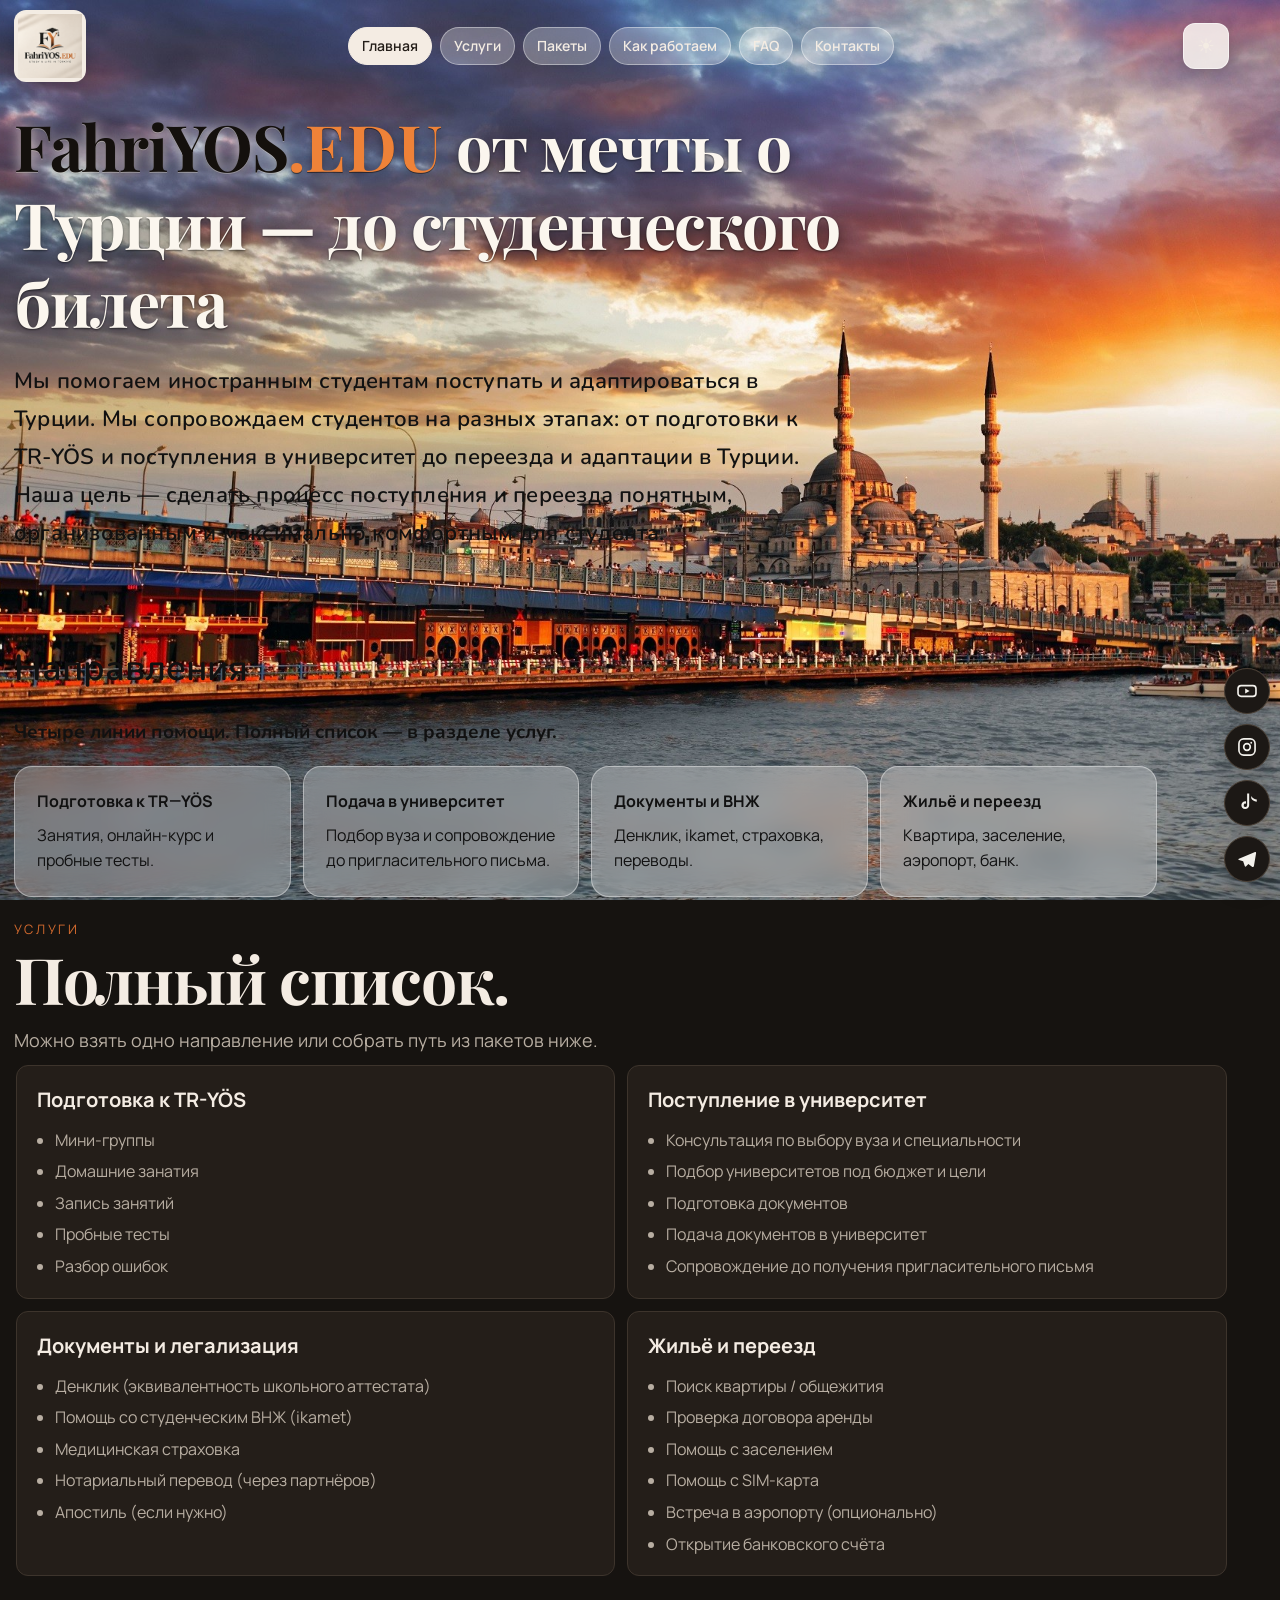
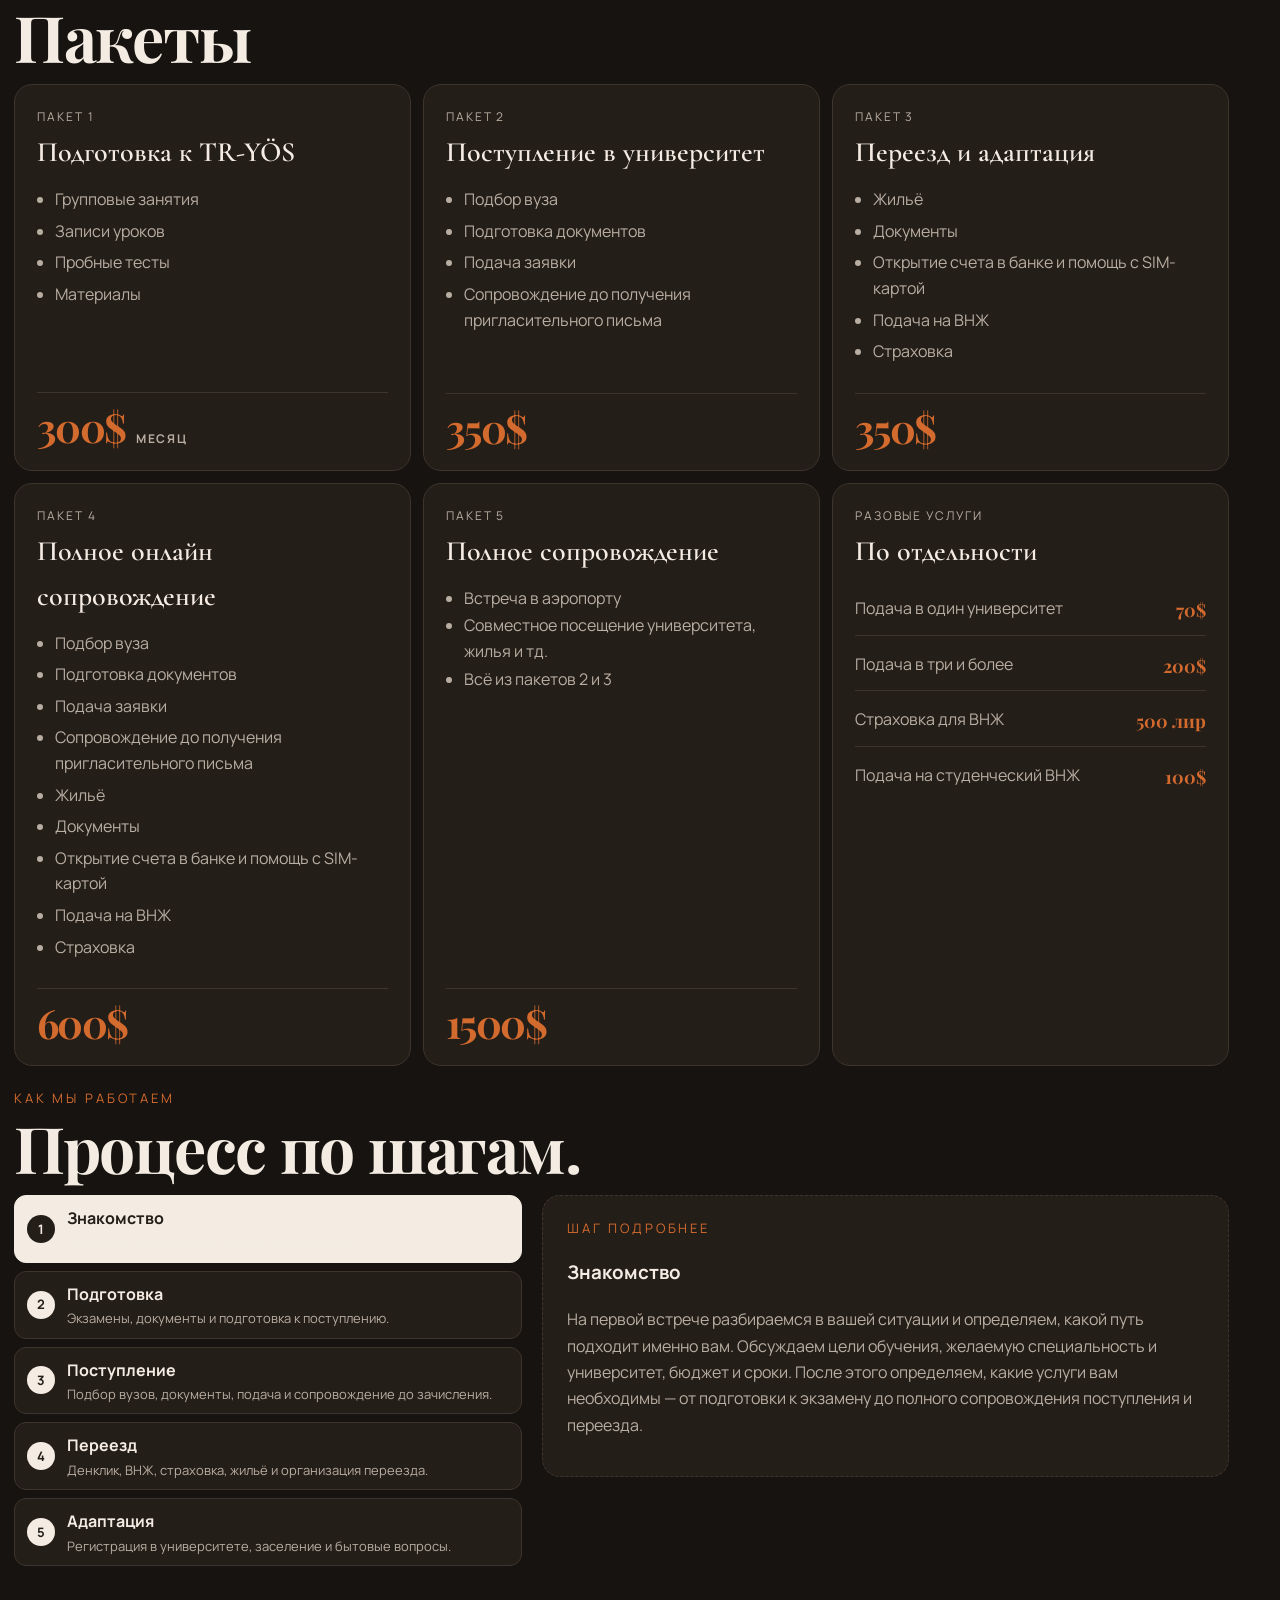
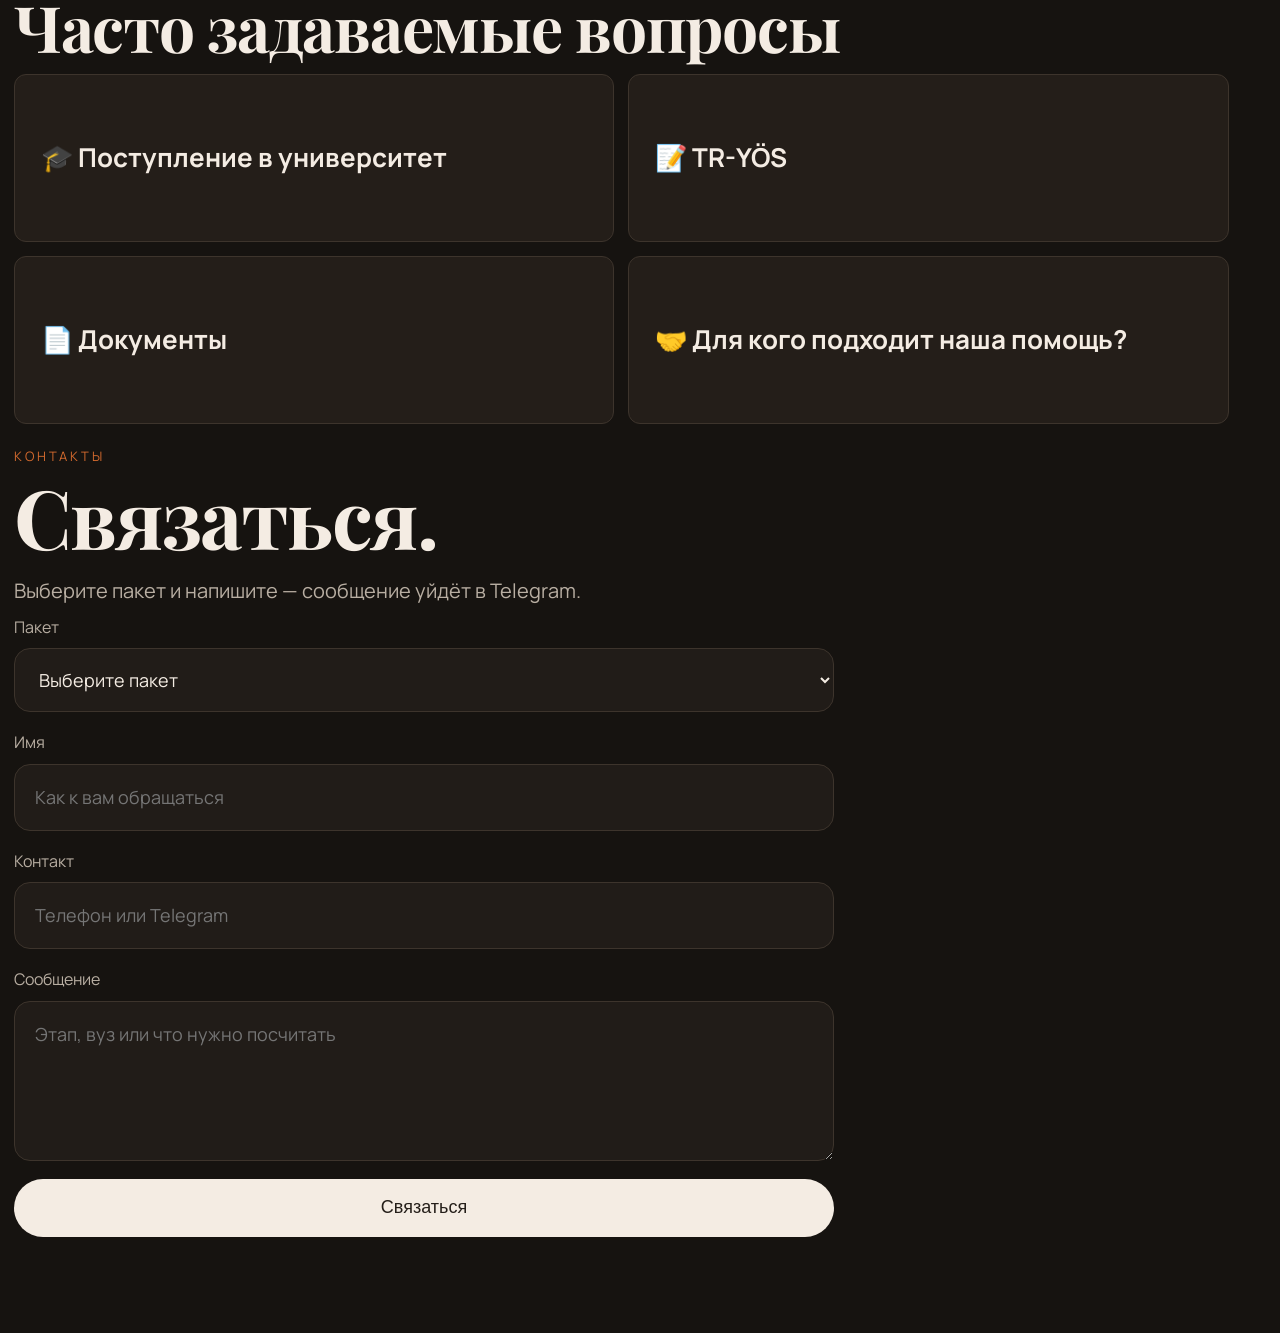
==== commit fdbc4dc5: "Fix logo crop, FAQ columns, pack 5 spacing, and home type. Co-authored-by: Cursor <cursoragent@curso" ====
--- a/index.html
+++ b/index.html
@@ -11,7 +11,7 @@
     })();
   </script>
   <meta name="description" content="FahriYOS.EDU: подготовка к TR-YÖS, поступление в университеты Турции, документы, жильё и адаптация.">
-  <link rel="icon" href="assets/logo.jpg" type="image/jpeg">
+  <link rel="icon" href="assets/logo.png" type="image/png">
   <link rel="preconnect" href="https://fonts.googleapis.com">
   <link rel="preconnect" href="https://fonts.gstatic.com" crossorigin>
   <link href="https://fonts.googleapis.com/css2?family=Cormorant+Garamond:wght@600;700&family=Manrope:wght@400;600;700&family=Nunito:wght@500;600;700;800&family=Playfair+Display:wght@600;700&display=swap" rel="stylesheet">
@@ -22,7 +22,7 @@
   <header class="site-header">
     <div class="brand-wrap">
       <a class="brand-icon" href="#home" aria-label="На главную">
-        <img src="assets/logo.jpg" alt="FahriYOS.EDU">
+        <img src="assets/logo.png" alt="FahriYOS.EDU">
       </a>
     </div>
     <nav class="site-nav" aria-label="Разделы">
--- a/css/style.css
+++ b/css/style.css
@@ -102,11 +102,11 @@
   display: grid;
   place-items: center;
   box-sizing: border-box;
-  width: 64px;
-  height: 64px;
-  padding: 7px;
+  width: 72px;
+  height: 72px;
+  padding: 4px;
   flex-shrink: 0;
-  border-radius: 16px;
+  border-radius: 12px;
   overflow: hidden;
   background: #f3ece3;
   box-shadow: 0 4px 14px rgba(0, 0, 0, 0.18);
@@ -381,12 +381,12 @@
 }
 
 #home .display {
-  color: #111;
-  font-family: Nunito, Manrope, system-ui, sans-serif;
-  font-weight: 800;
+  color: #fbf6ee;
+  font-family: "Playfair Display", "Cormorant Garamond", Georgia, serif;
+  font-weight: 700;
   text-shadow:
-    0 1px 0 rgba(255, 255, 255, 0.9),
-    0 2px 12px rgba(255, 255, 255, 0.55);
+    0 1px 2px rgba(0, 0, 0, 0.55),
+    0 3px 14px rgba(0, 0, 0, 0.42);
 }
 
 #home .lede,
@@ -394,9 +394,7 @@
 #home .muted {
   color: #111;
   font-family: Nunito, Manrope, system-ui, sans-serif;
-  text-shadow:
-    0 1px 0 rgba(255, 255, 255, 0.88),
-    0 2px 10px rgba(255, 255, 255, 0.5);
+  text-shadow: none;
 }
 
 #home .lede {
@@ -639,6 +637,11 @@
 .package .plain-list {
   margin-bottom: 8px;
   flex: 1;
+  align-content: start;
+}
+
+#pack-full .plain-list {
+  gap: 2px;
 }
 
 .card .package-price {
@@ -1139,9 +1142,15 @@
 
 .faq-grid {
   display: grid;
-  grid-template-columns: repeat(2, minmax(0, 1fr));
+  grid-template-columns: 1fr 1fr;
   gap: 10px;
   align-items: start;
+}
+
+.faq-col {
+  display: flex;
+  flex-direction: column;
+  gap: 10px;
 }
 
 .faq-article h1 {
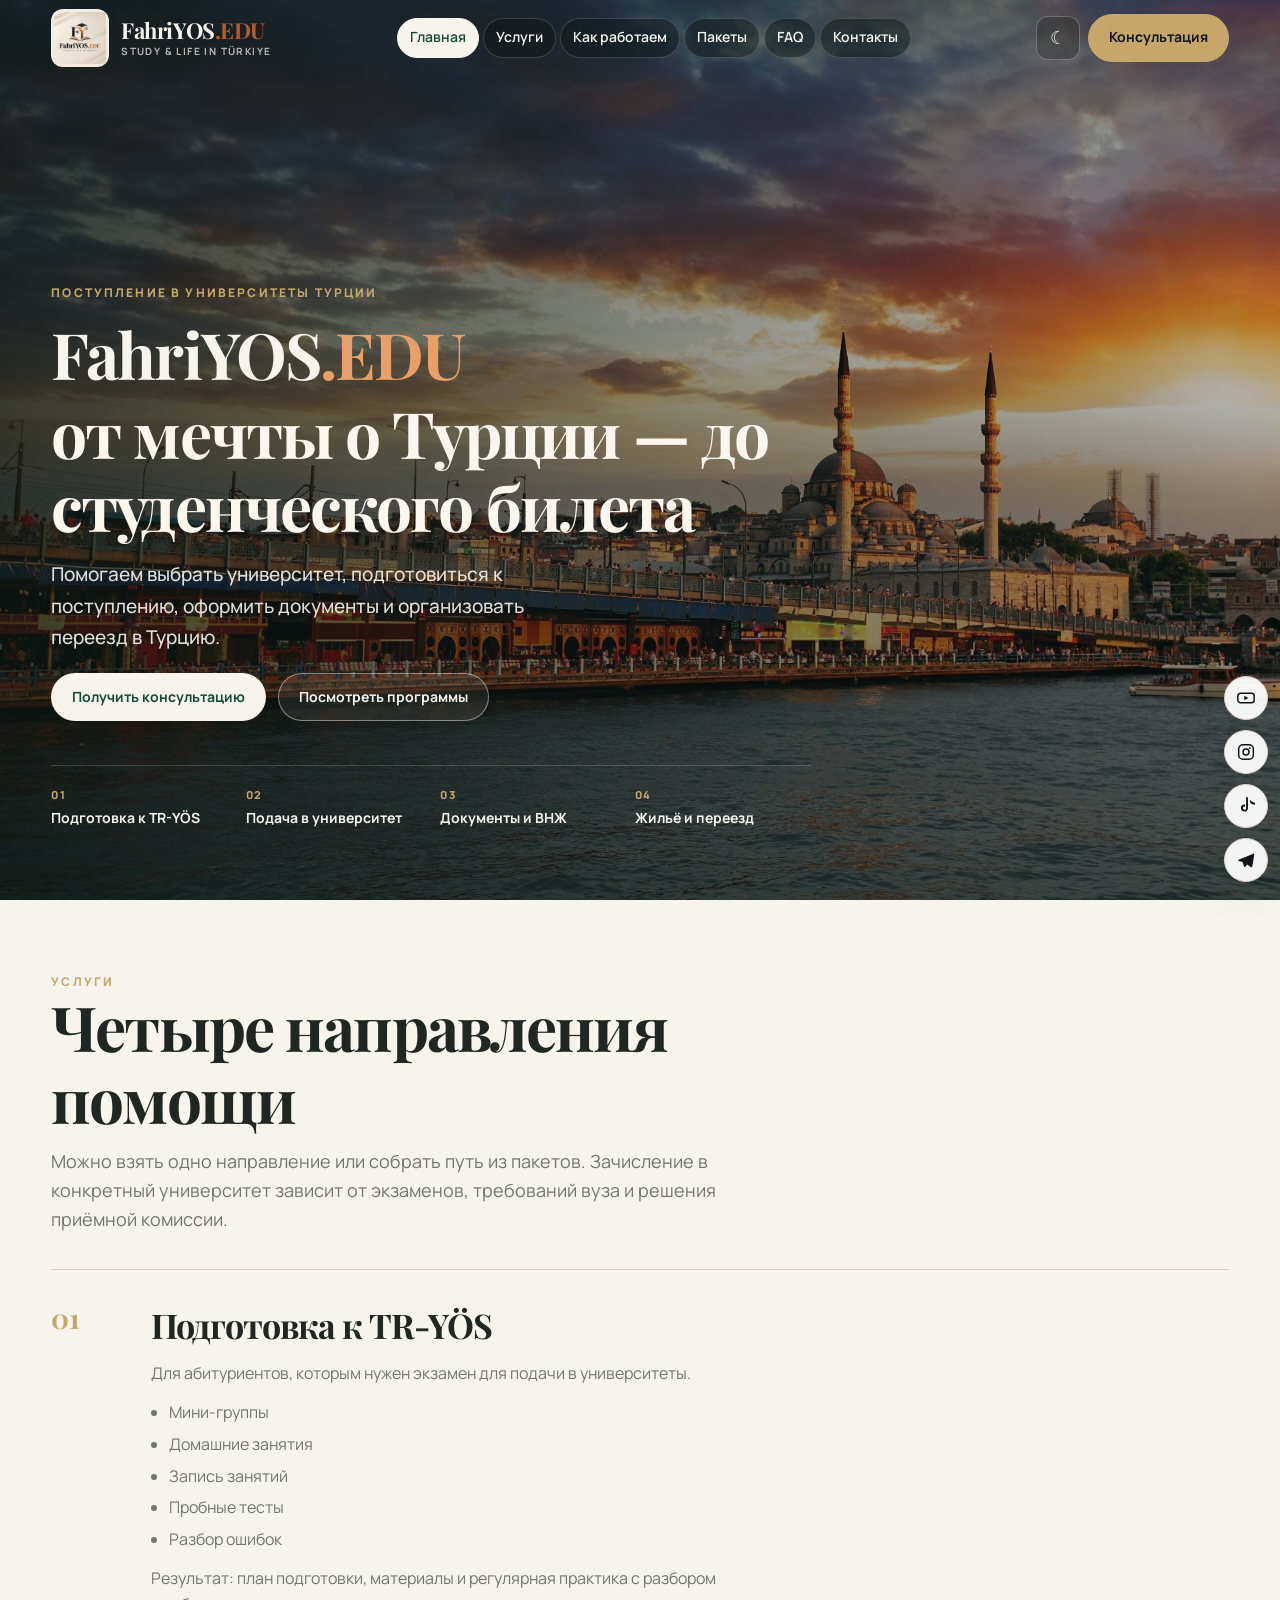
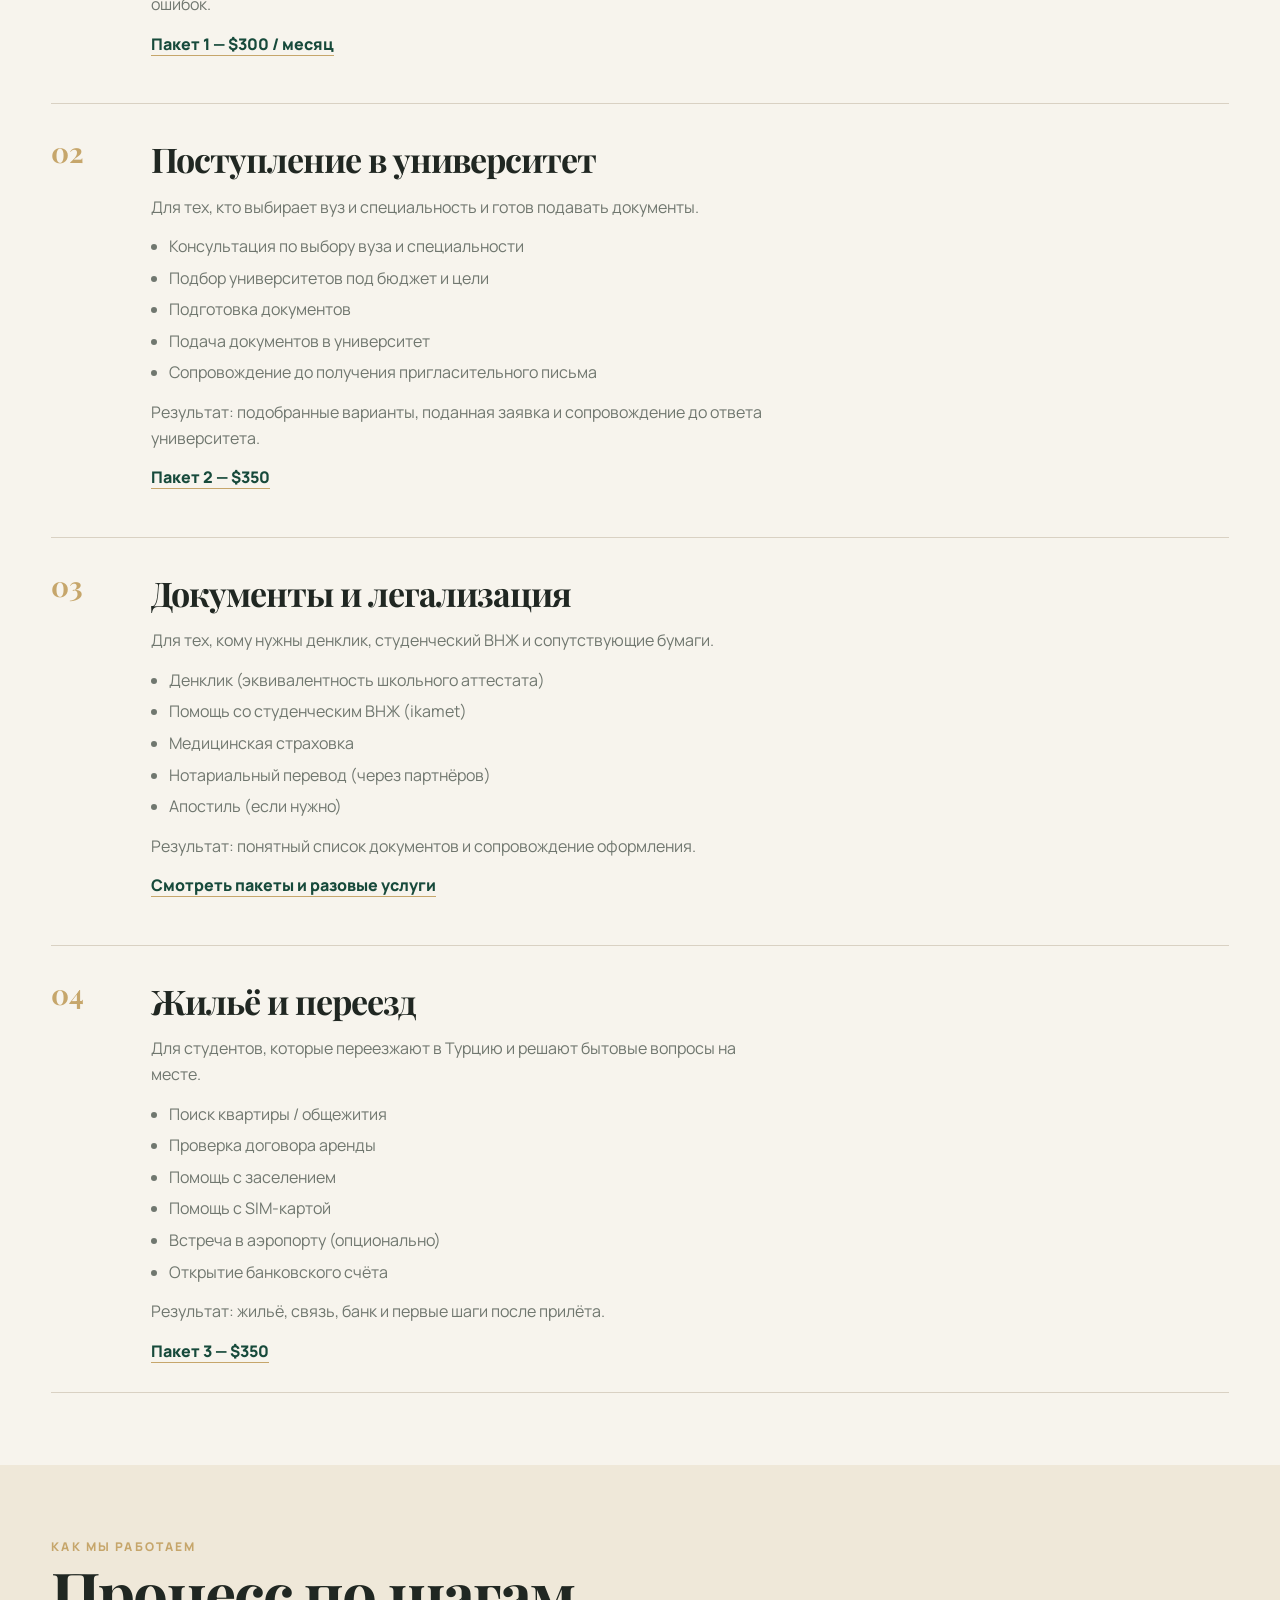
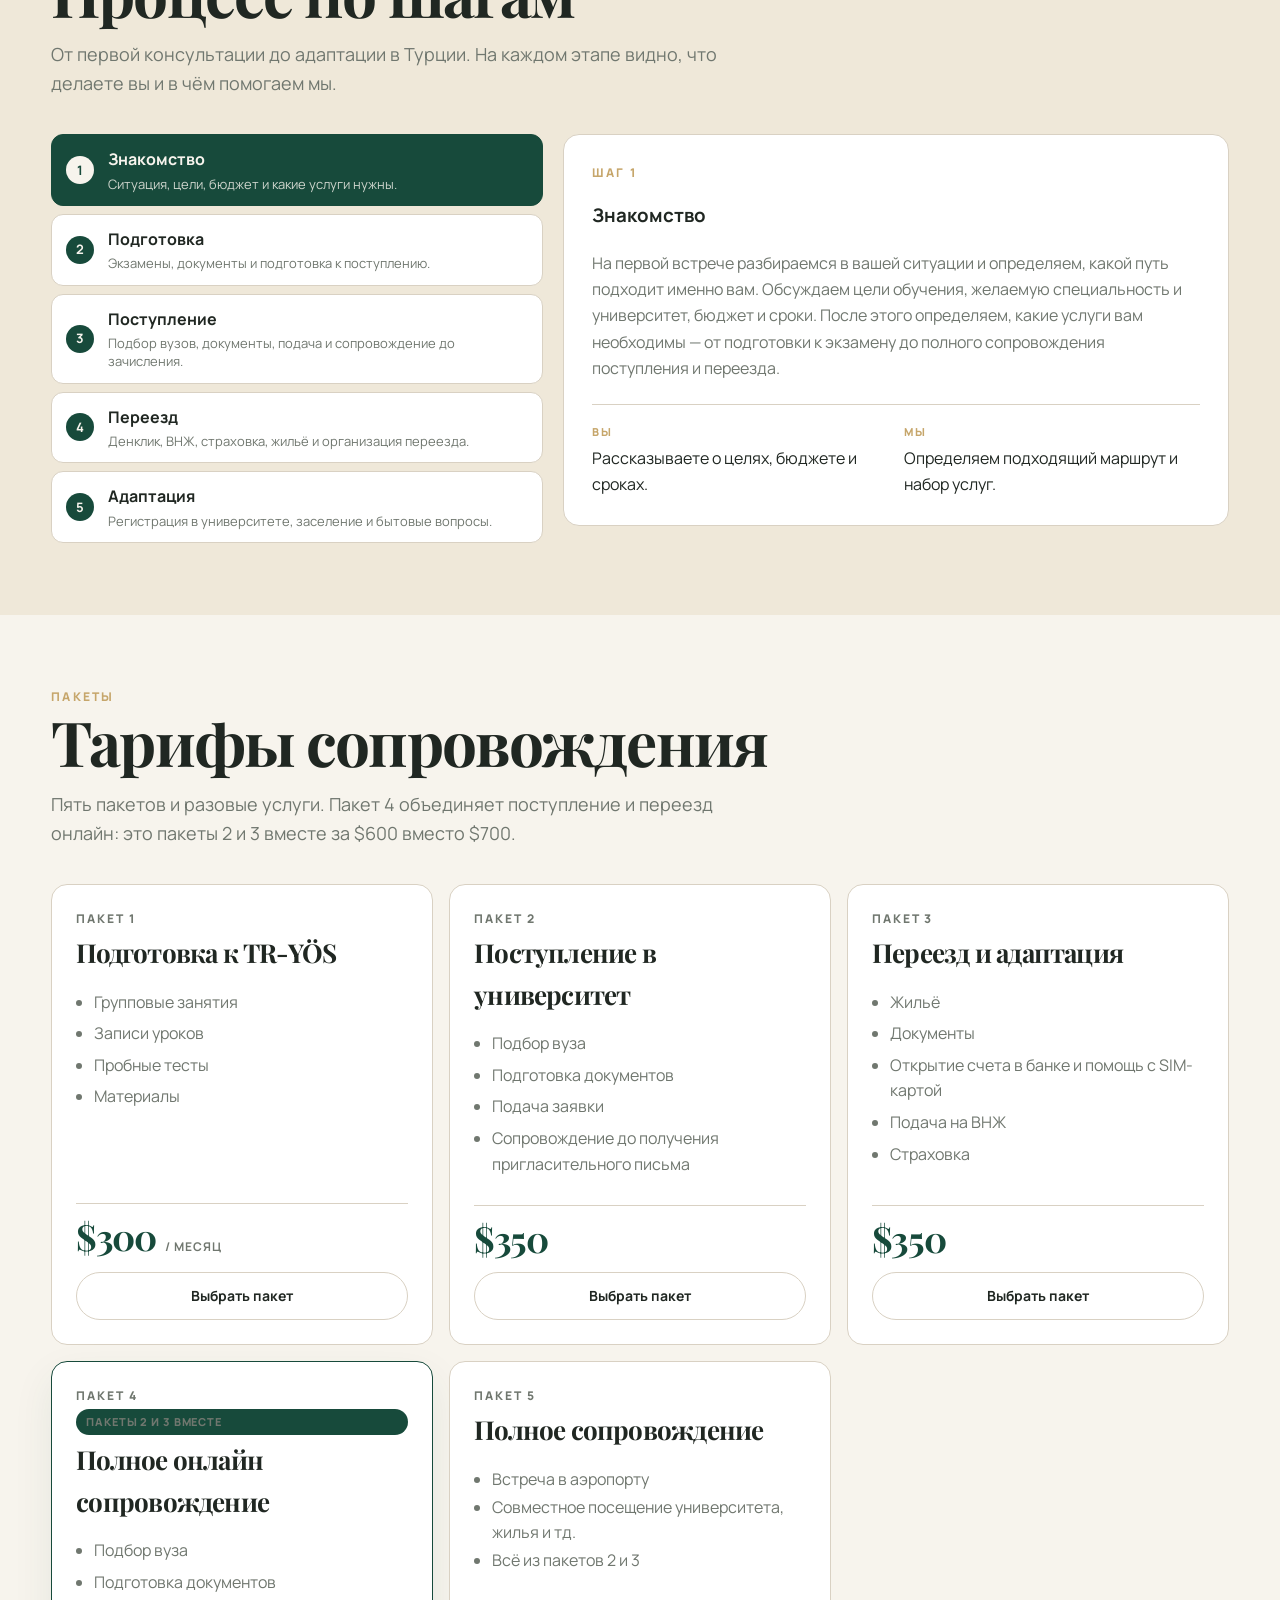
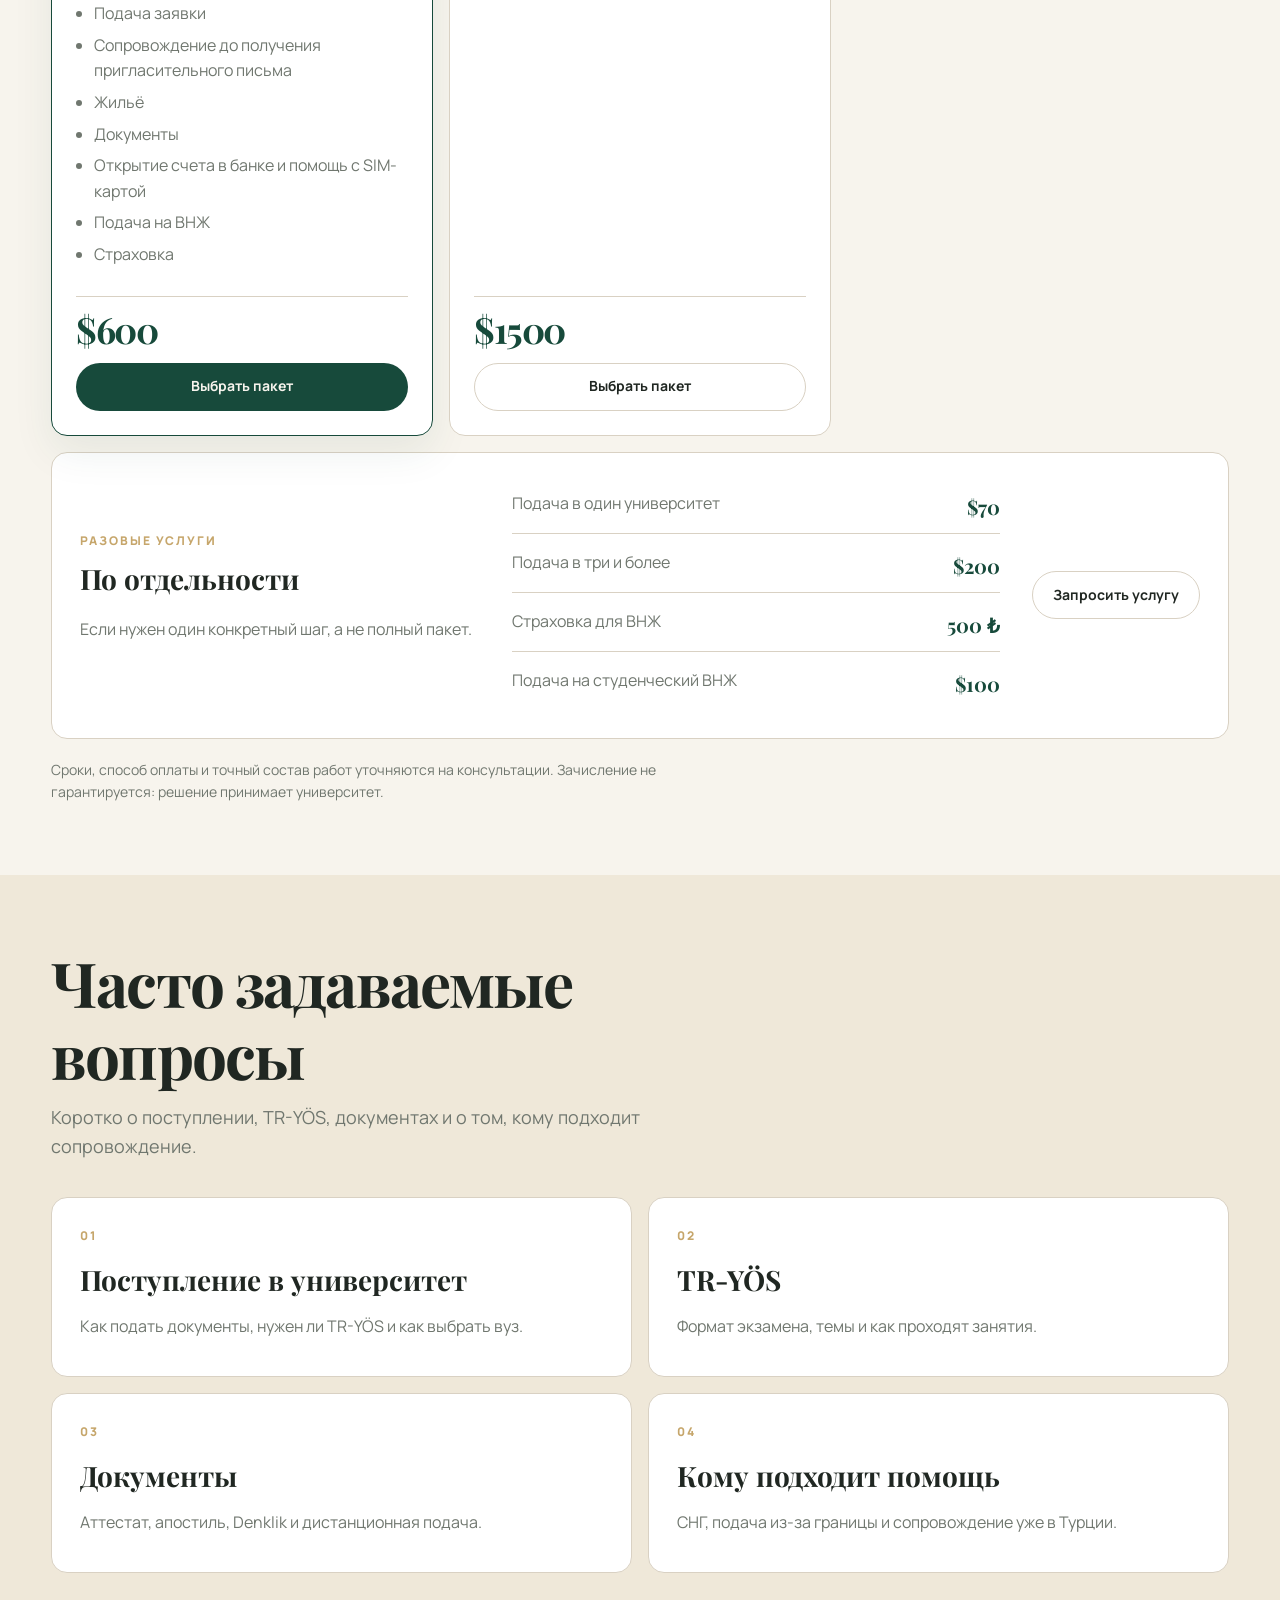
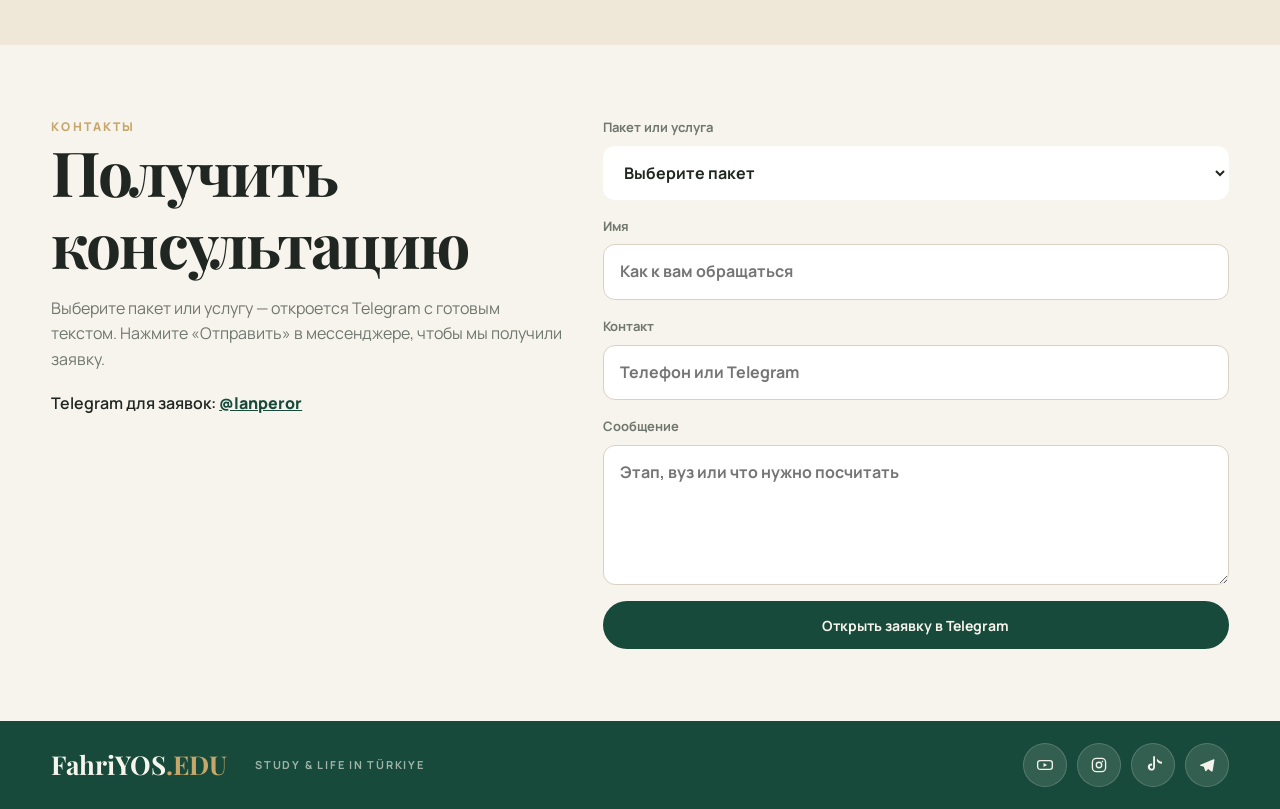
==== commit d98d4f53: "Redesign FahriYOS.EDU for a clearer offer, stronger trust, and GitHub Pages. Co-authored-by: Cursor " ====
--- a/index.html
+++ b/index.html
@@ -1,134 +1,235 @@
 <!DOCTYPE html>
-<html lang="ru" data-theme="dark">
+<html lang="ru" data-theme="light">
 <head>
   <meta charset="UTF-8">
   <meta name="viewport" content="width=device-width, initial-scale=1">
-  <title>FahriYOS.EDU — TR-YÖS, поступление и переезд в Турцию</title>
+  <title>FahriYOS.EDU — поступление в университеты Турции и подготовка к TR-YÖS</title>
   <script>
     (function () {
       var t = localStorage.getItem("fahriyos-theme");
       if (t === "light" || t === "dark") document.documentElement.setAttribute("data-theme", t);
     })();
   </script>
-  <meta name="description" content="FahriYOS.EDU: подготовка к TR-YÖS, поступление в университеты Турции, документы, жильё и адаптация.">
-  <link rel="icon" href="assets/logo.png" type="image/png">
+  <meta name="description" content="FahriYOS.EDU помогает иностранным студентам выбрать университет в Турции, подготовиться к TR-YÖS, оформить документы и организовать переезд.">
+  <link rel="canonical" href="https://tofass.github.io/fahriedu/">
+  <meta name="theme-color" content="#174A3B">
+  <meta property="og:type" content="website">
+  <meta property="og:locale" content="ru_RU">
+  <meta property="og:site_name" content="FahriYOS.EDU">
+  <meta property="og:title" content="FahriYOS.EDU — поступление в университеты Турции">
+  <meta property="og:description" content="Подготовка к TR-YÖS, подача в университеты, документы, жильё и адаптация в Турции.">
+  <meta property="og:url" content="https://tofass.github.io/fahriedu/">
+  <meta property="og:image" content="https://tofass.github.io/fahriedu/assets/bg-home.webp">
+  <meta name="twitter:card" content="summary_large_image">
+  <link rel="icon" href="favicon.svg" type="image/svg+xml">
+  <link rel="icon" href="assets/logo-512.jpg" type="image/jpeg">
+  <link rel="apple-touch-icon" href="assets/logo-512.jpg">
   <link rel="preconnect" href="https://fonts.googleapis.com">
   <link rel="preconnect" href="https://fonts.gstatic.com" crossorigin>
-  <link href="https://fonts.googleapis.com/css2?family=Cormorant+Garamond:wght@600;700&family=Manrope:wght@400;600;700&family=Nunito:wght@500;600;700;800&family=Playfair+Display:wght@600;700&display=swap" rel="stylesheet">
+  <link href="https://fonts.googleapis.com/css2?family=Manrope:wght@400;500;600;700;800&family=Playfair+Display:wght@600;700&display=swap" rel="stylesheet">
   <link rel="stylesheet" href="css/style.css">
 </head>
 <body>
-  <div class="home-bg" aria-hidden="true"></div>
+  <a class="skip-link" href="#main">К содержанию</a>
   <header class="site-header">
-    <div class="brand-wrap">
-      <a class="brand-icon" href="#home" aria-label="На главную">
-        <img src="assets/logo.png" alt="FahriYOS.EDU">
-      </a>
-    </div>
-    <nav class="site-nav" aria-label="Разделы">
+    <a class="brand" href="#home" aria-label="FahriYOS.EDU — на главную">
+      <span class="brand-icon">
+        <img src="assets/logo-512.jpg" alt="" width="512" height="512">
+      </span>
+      <span class="brand-text">
+        <span class="brand-name">FahriYOS<span class="brand-edu">.EDU</span></span>
+        <span class="brand-tag">Study &amp; life in Türkiye</span>
+      </span>
+    </a>
+    <nav class="site-nav" id="site-nav" aria-label="Разделы">
       <a class="is-active" href="#home">Главная</a>
       <a href="#services">Услуги</a>
+      <a href="#process">Как работаем</a>
       <a href="#packages">Пакеты</a>
-      <a href="#process">Как работаем</a>
       <a href="#faq">FAQ</a>
       <a href="#contacts">Контакты</a>
     </nav>
-    <button class="theme-toggle" type="button" aria-label="Переключить тему">
-      <span class="theme-toggle-icon" aria-hidden="true"></span>
-    </button>
+    <div class="header-actions">
+      <button class="theme-toggle" type="button" aria-label="Переключить тему">
+        <span class="theme-toggle-icon" aria-hidden="true"></span>
+      </button>
+      <a class="btn btn-header" href="#contacts">Консультация</a>
+      <button class="nav-toggle" type="button" aria-expanded="false" aria-controls="site-nav" aria-label="Открыть меню">
+        <span></span>
+      </button>
+    </div>
   </header>
 
-  <main>
-    <section class="page-section" id="home">
+  <main id="main">
+    <section class="page-section page-hero" id="home">
+      <div class="hero-media" aria-hidden="true">
+        <img src="assets/bg-home.webp" alt="Стамбул на закате: Новая мечеть и Галатский мост" width="1920" height="1080" fetchpriority="high">
+      </div>
       <div class="hero">
+        <p class="eyebrow eyebrow-light">Поступление в университеты Турции</p>
         <h1 class="display">
-          <span class="brand-in-title"><span class="brand-mark">FahriYOS</span><span class="brand-rest">.EDU</span></span>
-          от мечты о Турции — до студенческого билета
+          <span class="hero-brand"><span class="brand-mark">FahriYOS</span><span class="brand-rest">.EDU</span></span>
+          от мечты о Турции&nbsp;— до студенческого билета
         </h1>
-        <p class="lede">Мы помогаем иностранным студентам поступать и адаптироваться в Турции. Мы сопровождаем студентов на разных этапах: от подготовки к TR-YÖS и поступления в университет до переезда и адаптации в Турции. Наша цель — сделать процесс поступления и переезда понятным, организованным и максимально комфортным для студента.</p>
-      </div>
-      <div class="home-directions">
-      <h2 class="section-title">Направления</h2>
-      <p class="muted">Четыре линии помощи. Полный список — в разделе услуг.</p>
-      <div class="cards cards-4">
-        <a class="card card-link" href="#service-tryos">
-          <h3>Подготовка к TR—YÖS</h3>
-          <p>Занятия, онлайн-курс и пробные тесты.</p>
-        </a>
-        <a class="card card-link" href="#service-admission">
-          <h3>Подача в университет</h3>
-          <p>Подбор вуза и сопровождение до пригласительного письма.</p>
-        </a>
-        <a class="card card-link" href="#service-docs">
-          <h3>Документы и ВНЖ</h3>
-          <p>Денклик, ikamet, страховка, переводы.</p>
-        </a>
-        <a class="card card-link" href="#service-housing">
-          <h3>Жильё и переезд</h3>
-          <p>Квартира, заселение, аэропорт, банк.</p>
-        </a>
-      </div>
-      </div>
-    </section>
-
-    <section class="page-section page-section--beige" id="services">
-      <p class="eyebrow">Услуги</p>
-      <h2 class="display">Полный список.</h2>
-      <p class="lead">Можно взять одно направление или собрать путь из пакетов ниже.</p>
-
-      <div class="service-grid">
-      <article class="block" id="service-tryos">
-        <h3>Подготовка к TR-YÖS</h3>
-        <ul class="plain-list">
-          <li>Мини-группы</li>
-          <li>Домашние занатия</li>
-          <li>Запись занятий</li>
-          <li>Пробные тесты</li>
-          <li>Разбор ошибок</li>
-        </ul>
-      </article>
-
-      <article class="block" id="service-admission">
-        <h3>Поступление в университет</h3>
-        <ul class="plain-list">
-          <li>Консультация по выбору вуза и специальности</li>
-          <li>Подбор университетов под бюджет и цели</li>
-          <li>Подготовка документов</li>
-          <li>Подача документов в университет</li>
-          <li>Сопровождение до получения пригласительного письмя</li>
-        </ul>
-      </article>
-
-      <article class="block" id="service-docs">
-        <h3>Документы и легализация</h3>
-        <ul class="plain-list">
-          <li>Денклик (эквивалентность школьного аттестата)</li>
-          <li>Помощь со студенческим ВНЖ (ikamet)</li>
-          <li>Медицинская страховка</li>
-          <li>Нотариальный перевод (через партнёров)</li>
-          <li>Апостиль (если нужно)</li>
-        </ul>
-      </article>
-
-      <article class="block" id="service-housing">
-        <h3>Жильё и переезд</h3>
-        <ul class="plain-list">
-          <li>Поиск квартиры / общежития</li>
-          <li>Проверка договора аренды</li>
-          <li>Помощь с заселением</li>
-          <li>Помощь с SIM-карта</li>
-          <li>Встреча в аэропорту (опционально)</li>
-          <li>Открытие банковского счёта</li>
-        </ul>
-      </article>
-      </div>
-    </section>
-
-    <section class="page-section page-section--beige" id="packages">
-      <h2 class="display">Пакеты</h2>
+        <p class="lede">Помогаем выбрать университет, подготовиться к поступлению, оформить документы и организовать переезд в Турцию.</p>
+        <div class="actions">
+          <a class="btn btn-solid" href="#contacts">Получить консультацию</a>
+          <a class="btn btn-ghost" href="#packages">Посмотреть программы</a>
+        </div>
+        <nav class="hero-dirs" aria-label="Направления">
+          <a href="#service-tryos"><span>01</span>Подготовка к TR-YÖS</a>
+          <a href="#service-admission"><span>02</span>Подача в университет</a>
+          <a href="#service-docs"><span>03</span>Документы и ВНЖ</a>
+          <a href="#service-housing"><span>04</span>Жильё и переезд</a>
+        </nav>
+      </div>
+    </section>
+
+    <section class="page-section" id="services">
+      <div class="section-intro reveal">
+        <p class="eyebrow">Услуги</p>
+        <h2 class="display">Четыре направления помощи</h2>
+        <p class="lead">Можно взять одно направление или собрать путь из пакетов. Зачисление в конкретный университет зависит от экзаменов, требований вуза и решения приёмной комиссии.</p>
+      </div>
+
+      <div class="service-list">
+        <article class="service reveal" id="service-tryos">
+          <p class="service-no">01</p>
+          <div class="service-body">
+            <h3>Подготовка к TR-YÖS</h3>
+            <p class="service-who">Для абитуриентов, которым нужен экзамен для подачи в университеты.</p>
+            <ul class="plain-list">
+              <li>Мини-группы</li>
+              <li>Домашние занятия</li>
+              <li>Запись занятий</li>
+              <li>Пробные тесты</li>
+              <li>Разбор ошибок</li>
+            </ul>
+            <p class="service-result">Результат: план подготовки, материалы и регулярная практика с разбором ошибок.</p>
+            <a class="text-link" href="#pack-prep">Пакет 1 — $300 / месяц</a>
+          </div>
+        </article>
+
+        <article class="service reveal" id="service-admission">
+          <p class="service-no">02</p>
+          <div class="service-body">
+            <h3>Поступление в университет</h3>
+            <p class="service-who">Для тех, кто выбирает вуз и специальность и готов подавать документы.</p>
+            <ul class="plain-list">
+              <li>Консультация по выбору вуза и специальности</li>
+              <li>Подбор университетов под бюджет и цели</li>
+              <li>Подготовка документов</li>
+              <li>Подача документов в университет</li>
+              <li>Сопровождение до получения пригласительного письма</li>
+            </ul>
+            <p class="service-result">Результат: подобранные варианты, поданная заявка и сопровождение до ответа университета.</p>
+            <a class="text-link" href="#pack-admission">Пакет 2 — $350</a>
+          </div>
+        </article>
+
+        <article class="service reveal" id="service-docs">
+          <p class="service-no">03</p>
+          <div class="service-body">
+            <h3>Документы и легализация</h3>
+            <p class="service-who">Для тех, кому нужны денклик, студенческий ВНЖ и сопутствующие бумаги.</p>
+            <ul class="plain-list">
+              <li>Денклик (эквивалентность школьного аттестата)</li>
+              <li>Помощь со студенческим ВНЖ (ikamet)</li>
+              <li>Медицинская страховка</li>
+              <li>Нотариальный перевод (через партнёров)</li>
+              <li>Апостиль (если нужно)</li>
+            </ul>
+            <p class="service-result">Результат: понятный список документов и сопровождение оформления.</p>
+            <a class="text-link" href="#packages">Смотреть пакеты и разовые услуги</a>
+          </div>
+        </article>
+
+        <article class="service reveal" id="service-housing">
+          <p class="service-no">04</p>
+          <div class="service-body">
+            <h3>Жильё и переезд</h3>
+            <p class="service-who">Для студентов, которые переезжают в Турцию и решают бытовые вопросы на месте.</p>
+            <ul class="plain-list">
+              <li>Поиск квартиры / общежития</li>
+              <li>Проверка договора аренды</li>
+              <li>Помощь с заселением</li>
+              <li>Помощь с SIM-картой</li>
+              <li>Встреча в аэропорту (опционально)</li>
+              <li>Открытие банковского счёта</li>
+            </ul>
+            <p class="service-result">Результат: жильё, связь, банк и первые шаги после прилёта.</p>
+            <a class="text-link" href="#pack-settle">Пакет 3 — $350</a>
+          </div>
+        </article>
+      </div>
+    </section>
+
+    <section class="page-section page-section--tint" id="process">
+      <div class="section-intro reveal">
+        <p class="eyebrow">Как мы работаем</p>
+        <h2 class="display">Процесс по шагам</h2>
+        <p class="lead">От первой консультации до адаптации в Турции. На каждом этапе видно, что делаете вы и в чём помогаем мы.</p>
+      </div>
+      <div class="process-layout reveal">
+        <ol class="steps">
+          <li>
+            <button class="step-btn is-open" type="button" aria-expanded="true" data-you="Рассказываете о целях, бюджете и сроках." data-we="Определяем подходящий маршрут и набор услуг." data-detail="На первой встрече разбираемся в вашей ситуации и определяем, какой путь подходит именно вам. Обсуждаем цели обучения, желаемую специальность и университет, бюджет и сроки. После этого определяем, какие услуги вам необходимы — от подготовки к экзамену до полного сопровождения поступления и переезда.">
+              <h3>Знакомство</h3>
+              <p>Ситуация, цели, бюджет и какие услуги нужны.</p>
+            </button>
+          </li>
+          <li>
+            <button class="step-btn" type="button" aria-expanded="false" data-you="Готовитесь к экзамену и собираете документы." data-we="Составляем план и проверяем требования вузов." data-detail="Составляем план подготовки в зависимости от выбранного направления и требований университетов. Если нужен TR-YÖS — помогаем с подготовкой к экзамену, разбираем темы, решаем задания и работаем над результатом. Параллельно проверяем необходимые документы, переводы и другие требования для подачи.">
+              <h3>Подготовка</h3>
+              <p>Экзамены, документы и подготовка к поступлению.</p>
+            </button>
+          </li>
+          <li>
+            <button class="step-btn" type="button" aria-expanded="false" data-you="Подтверждаете выбор вузов и подаёте документы." data-we="Подбираем программы и сопровождаем подачу." data-detail="Подбираем университеты и программы с учётом ваших целей, результатов и бюджета. Проверяем требования и сроки подачи, помогаем подготовить необходимые документы и сопровождаем процесс подачи заявления. После подачи остаёмся на связи и помогаем разобраться с дальнейшими этапами до получения результата от университета.">
+              <h3>Поступление</h3>
+              <p>Подбор вузов, документы, подача и сопровождение до зачисления.</p>
+            </button>
+          </li>
+          <li>
+            <button class="step-btn" type="button" aria-expanded="false" data-you="Готовитесь к переезду и прилёту." data-we="Помогаем с денкликом, ВНЖ, жильём и дорогой." data-detail="После поступления помогаем подготовиться к переезду в Турцию. При необходимости сопровождаем процесс получения денклика и ВНЖ, помогаем оформить страховку, подобрать жильё и организовать дорогу. Также можем встретить вас в аэропорту и помочь добраться до места проживания.">
+              <h3>Переезд</h3>
+              <p>Денклик, ВНЖ, страховка, жильё и организация переезда.</p>
+            </button>
+          </li>
+          <li>
+            <button class="step-btn" type="button" aria-expanded="false" data-you="Проходите регистрацию и обустраиваетесь." data-we="Помогаем с университетом, заселением и бытом." data-detail="Помогаем пройти первые этапы после приезда в Турцию. При необходимости сопровождаем при регистрации в университете, заселении и решении организационных вопросов. Помогаем сориентироваться в городе и разобраться с бытовыми задачами, которые возникают в первые дни и недели после переезда.">
+              <h3>Адаптация</h3>
+              <p>Регистрация в университете, заселение и бытовые вопросы.</p>
+            </button>
+          </li>
+        </ol>
+        <div class="step-detail" id="step-detail">
+          <p class="eyebrow">Шаг 1</p>
+          <h3>Знакомство</h3>
+          <p class="muted">На первой встрече разбираемся в вашей ситуации и определяем, какой путь подходит именно вам. Обсуждаем цели обучения, желаемую специальность и университет, бюджет и сроки. После этого определяем, какие услуги вам необходимы — от подготовки к экзамену до полного сопровождения поступления и переезда.</p>
+          <dl class="step-split">
+            <div>
+              <dt>Вы</dt>
+              <dd>Рассказываете о целях, бюджете и сроках.</dd>
+            </div>
+            <div>
+              <dt>Мы</dt>
+              <dd>Определяем подходящий маршрут и набор услуг.</dd>
+            </div>
+          </dl>
+        </div>
+      </div>
+    </section>
+
+    <section class="page-section" id="packages">
+      <div class="section-intro reveal">
+        <p class="eyebrow">Пакеты</p>
+        <h2 class="display">Тарифы сопровождения</h2>
+        <p class="lead">Пять пакетов и разовые услуги. Пакет 4 объединяет поступление и переезд онлайн: это пакеты 2 и 3 вместе за $600 вместо $700.</p>
+      </div>
 
       <div class="cards cards-packages">
-        <article class="card package" id="pack-prep">
+        <article class="card package reveal" id="pack-prep">
           <p class="package-no">Пакет 1</p>
           <h3>Подготовка к TR-YÖS</h3>
           <ul class="plain-list">
@@ -137,10 +238,11 @@
             <li>Пробные тесты</li>
             <li>Материалы</li>
           </ul>
-          <p class="package-price"><strong>300$</strong><span>месяц</span></p>
-        </article>
-
-        <article class="card package" id="pack-admission">
+          <p class="package-price"><strong>$300</strong><span>/ месяц</span></p>
+          <a class="btn btn-ghost" href="#contacts" data-pack="prep">Выбрать пакет</a>
+        </article>
+
+        <article class="card package reveal" id="pack-admission">
           <p class="package-no">Пакет 2</p>
           <h3>Поступление в университет</h3>
           <ul class="plain-list">
@@ -149,10 +251,11 @@
             <li>Подача заявки</li>
             <li>Сопровождение до получения пригласительного письма</li>
           </ul>
-          <p class="package-price"><strong>350$</strong></p>
-        </article>
-
-        <article class="card package" id="pack-settle">
+          <p class="package-price"><strong>$350</strong></p>
+          <a class="btn btn-ghost" href="#contacts" data-pack="admission">Выбрать пакет</a>
+        </article>
+
+        <article class="card package reveal" id="pack-settle">
           <p class="package-no">Пакет 3</p>
           <h3>Переезд и адаптация</h3>
           <ul class="plain-list">
@@ -162,11 +265,13 @@
             <li>Подача на ВНЖ</li>
             <li>Страховка</li>
           </ul>
-          <p class="package-price"><strong>350$</strong></p>
-        </article>
-
-        <article class="card package" id="pack-online">
+          <p class="package-price"><strong>$350</strong></p>
+          <a class="btn btn-ghost" href="#contacts" data-pack="settle">Выбрать пакет</a>
+        </article>
+
+        <article class="card package is-featured reveal" id="pack-online">
           <p class="package-no">Пакет 4</p>
+          <p class="package-badge">Пакеты 2 и 3 вместе</p>
           <h3>Полное онлайн сопровождение</h3>
           <ul class="plain-list">
             <li>Подбор вуза</li>
@@ -179,10 +284,11 @@
             <li>Подача на ВНЖ</li>
             <li>Страховка</li>
           </ul>
-          <p class="package-price"><strong>600$</strong></p>
-        </article>
-
-        <article class="card package" id="pack-full">
+          <p class="package-price"><strong>$600</strong></p>
+          <a class="btn btn-solid" href="#contacts" data-pack="online">Выбрать пакет</a>
+        </article>
+
+        <article class="card package reveal" id="pack-full">
           <p class="package-no">Пакет 5</p>
           <h3>Полное сопровождение</h3>
           <ul class="plain-list">
@@ -190,118 +296,98 @@
             <li>Совместное посещение университета, жилья и тд.</li>
             <li>Всё из пакетов 2 и 3</li>
           </ul>
-          <p class="package-price"><strong>1500$</strong></p>
-        </article>
-
-        <article class="card package" id="pack-extra">
+          <p class="package-price"><strong>$1500</strong></p>
+          <a class="btn btn-ghost" href="#contacts" data-pack="full">Выбрать пакет</a>
+        </article>
+      </div>
+
+      <article class="extras reveal" id="pack-extra">
+        <div class="extras-copy">
           <p class="package-no">Разовые услуги</p>
           <h3>По отдельности</h3>
-          <ul class="plain-list extra-list">
-            <li><span>Подача в один университет</span><strong>70$</strong></li>
-            <li><span>Подача в три и более</span><strong>200$</strong></li>
-            <li><span>Страховка для ВНЖ</span><strong>500 лир</strong></li>
-            <li><span>Подача на студенческий ВНЖ</span><strong>100$</strong></li>
-          </ul>
-        </article>
-      </div>
-    </section>
-
-    <section class="page-section page-section--beige" id="process">
-      <p class="eyebrow">Как мы работаем</p>
-      <h2 class="display">Процесс по шагам.</h2>
-      <div class="process-layout">
-        <ol class="steps">
-          <li>
-            <button class="step-btn is-open" type="button" aria-expanded="true" data-detail="На первой встрече разбираемся в вашей ситуации и определяем, какой путь подходит именно вам. Обсуждаем цели обучения, желаемую специальность и университет, бюджет и сроки. После этого определяем, какие услуги вам необходимы — от подготовки к экзамену до полного сопровождения поступления и переезда.">
-              <h3>Знакомство</h3>
-              <p>Ситуация, цели, бюджет и какие услуги нужны.</p>
-            </button>
-          </li>
-          <li>
-            <button class="step-btn" type="button" aria-expanded="false" data-detail="Составляем план подготовки в зависимости от выбранного направления и требований университетов. Если нужен TR-YÖS — помогаем с подготовкой к экзамену, разбираем темы, решаем задания и работаем над результатом. Параллельно проверяем необходимые документы, переводы и другие требования для подачи.">
-              <h3>Подготовка</h3>
-              <p>Экзамены, документы и подготовка к поступлению.</p>
-            </button>
-          </li>
-          <li>
-            <button class="step-btn" type="button" aria-expanded="false" data-detail="Подбираем университеты и программы с учётом ваших целей, результатов и бюджета. Проверяем требования и сроки подачи, помогаем подготовить необходимые документы и сопровождаем процесс подачи заявления. После подачи остаёмся на связи и помогаем разобраться с дальнейшими этапами до получения результата от университета.">
-              <h3>Поступление</h3>
-              <p>Подбор вузов, документы, подача и сопровождение до зачисления.</p>
-            </button>
-          </li>
-          <li>
-            <button class="step-btn" type="button" aria-expanded="false" data-detail="После поступления помогаем подготовиться к переезду в Турцию. При необходимости сопровождаем процесс получения денклика и ВНЖ, помогаем оформить страховку, подобрать жильё и организовать дорогу. Также можем встретить вас в аэропорту и помочь добраться до места проживания.">
-              <h3>Переезд</h3>
-              <p>Денклик, ВНЖ, страховка, жильё и организация переезда.</p>
-            </button>
-          </li>
-          <li>
-            <button class="step-btn" type="button" aria-expanded="false" data-detail="Помогаем пройти первые этапы после приезда в Турцию. При необходимости сопровождаем при регистрации в университете, заселении и решении организационных вопросов. Помогаем сориентироваться в городе и разобраться с бытовыми задачами, которые возникают в первые дни и недели после переезда.">
-              <h3>Адаптация</h3>
-              <p>Регистрация в университете, заселение и бытовые вопросы.</p>
-            </button>
-          </li>
-        </ol>
-        <div class="step-detail" id="step-detail">
-          <p class="eyebrow">Шаг подробнее</p>
-          <h3>Знакомство</h3>
-          <p class="muted">На первой встрече разбираемся в вашей ситуации и определяем, какой путь подходит именно вам. Обсуждаем цели обучения, желаемую специальность и университет, бюджет и сроки. После этого определяем, какие услуги вам необходимы — от подготовки к экзамену до полного сопровождения поступления и переезда.</p>
+          <p class="muted">Если нужен один конкретный шаг, а не полный пакет.</p>
         </div>
-      </div>
-    </section>
-
-    <section class="page-section page-section--beige" id="faq">
-      <h2 class="display">Часто задаваемые вопросы</h2>
+        <ul class="plain-list extra-list">
+          <li><span>Подача в один университет</span><strong>$70</strong></li>
+          <li><span>Подача в три и более</span><strong>$200</strong></li>
+          <li><span>Страховка для ВНЖ</span><strong>500 ₺</strong></li>
+          <li><span>Подача на студенческий ВНЖ</span><strong>$100</strong></li>
+        </ul>
+        <a class="btn btn-ghost" href="#contacts" data-pack="one-uni">Запросить услугу</a>
+      </article>
+      <p class="price-note">Сроки, способ оплаты и точный состав работ уточняются на консультации. Зачисление не гарантируется: решение принимает университет.</p>
+    </section>
+
+    <section class="page-section page-section--tint" id="faq">
+      <div class="section-intro reveal">
+        <h2 class="display">Часто задаваемые вопросы</h2>
+        <p class="lead">Коротко о поступлении, TR-YÖS, документах и о том, кому подходит сопровождение.</p>
+      </div>
       <div class="faq-hub">
-        <a class="faq-card" href="faq-admission.html">
-          <h3>🎓 Поступление в университет</h3>
+        <a class="faq-card reveal" href="faq-admission.html">
+          <span>01</span>
+          <h3>Поступление в университет</h3>
+          <p>Как подать документы, нужен ли TR-YÖS и как выбрать вуз.</p>
         </a>
-        <a class="faq-card" href="faq-tryos.html">
-          <h3>📝 TR-YÖS</h3>
+        <a class="faq-card reveal" href="faq-tryos.html">
+          <span>02</span>
+          <h3>TR-YÖS</h3>
+          <p>Формат экзамена, темы и как проходят занятия.</p>
         </a>
-        <a class="faq-card" href="faq-docs.html">
-          <h3>📄 Документы</h3>
+        <a class="faq-card reveal" href="faq-docs.html">
+          <span>03</span>
+          <h3>Документы</h3>
+          <p>Аттестат, апостиль, Denklik и дистанционная подача.</p>
         </a>
-        <a class="faq-card" href="faq-who.html">
-          <h3>🤝 Для кого подходит наша помощь?</h3>
+        <a class="faq-card reveal" href="faq-who.html">
+          <span>04</span>
+          <h3>Кому подходит помощь</h3>
+          <p>СНГ, подача из-за границы и сопровождение уже в Турции.</p>
         </a>
       </div>
     </section>
 
-    <section class="page-section page-section--beige" id="contacts">
-      <div class="contacts-inner">
-        <p class="eyebrow">Контакты</p>
-        <h2 class="display">Связаться.</h2>
-        <p class="muted">Выберите пакет и напишите — сообщение уйдёт в Telegram.</p>
-        <form class="form" id="contact-form">
+    <section class="page-section" id="contacts">
+      <div class="contacts-layout">
+        <div class="contacts-copy reveal">
+          <p class="eyebrow">Контакты</p>
+          <h2 class="display">Получить консультацию</h2>
+          <p class="muted">Выберите пакет или услугу — откроется Telegram с готовым текстом. Нажмите «Отправить» в мессенджере, чтобы мы получили заявку.</p>
+          <p class="contact-direct">
+            Telegram для заявок:
+            <a href="https://t.me/lanperor" target="_blank" rel="noopener">@lanperor</a>
+          </p>
+        </div>
+        <form class="form reveal" id="contact-form" novalidate>
+          <p class="form-status" id="form-status" hidden></p>
           <label>
-            Пакет
+            Пакет или услуга
             <select name="package" required>
               <option value="" disabled selected>Выберите пакет</option>
-              <option value="prep" data-price="300$ / месяц" data-title="Подготовка к TR-YÖS">Пакет 1 — Подготовка к TR-YÖS · 300$ / месяц</option>
-              <option value="admission" data-price="350$" data-title="Поступление в университет">Пакет 2 — Поступление в университет · 350$</option>
-              <option value="settle" data-price="350$" data-title="Переезд и адаптация">Пакет 3 — Переезд и адаптация · 350$</option>
-              <option value="online" data-price="600$" data-title="Полное онлайн сопровождение">Пакет 4 — Полное онлайн сопровождение · 600$</option>
-              <option value="full" data-price="1500$" data-title="Полное сопровождение">Пакет 5 — Полное сопровождение · 1500$</option>
-              <option value="one-uni" data-price="70$" data-title="Подача в один университет">Подача в один университет · 70$</option>
-              <option value="three-uni" data-price="200$" data-title="Подача в три и более">Подача в три и более · 200$</option>
-              <option value="insurance" data-price="500 лир" data-title="Страховка для ВНЖ">Страховка для ВНЖ · 500 лир</option>
-              <option value="ikamet" data-price="100$" data-title="Подача на студенческий ВНЖ">Подача на студенческий ВНЖ · 100$</option>
+              <option value="prep" data-price="$300 / месяц" data-title="Подготовка к TR-YÖS">Пакет 1 — Подготовка к TR-YÖS · $300 / месяц</option>
+              <option value="admission" data-price="$350" data-title="Поступление в университет">Пакет 2 — Поступление в университет · $350</option>
+              <option value="settle" data-price="$350" data-title="Переезд и адаптация">Пакет 3 — Переезд и адаптация · $350</option>
+              <option value="online" data-price="$600" data-title="Полное онлайн сопровождение">Пакет 4 — Полное онлайн сопровождение · $600</option>
+              <option value="full" data-price="$1500" data-title="Полное сопровождение">Пакет 5 — Полное сопровождение · $1500</option>
+              <option value="one-uni" data-price="$70" data-title="Подача в один университет">Подача в один университет · $70</option>
+              <option value="three-uni" data-price="$200" data-title="Подача в три и более">Подача в три и более · $200</option>
+              <option value="insurance" data-price="500 ₺" data-title="Страховка для ВНЖ">Страховка для ВНЖ · 500 ₺</option>
+              <option value="ikamet" data-price="$100" data-title="Подача на студенческий ВНЖ">Подача на студенческий ВНЖ · $100</option>
             </select>
           </label>
           <label>
             Имя
-            <input type="text" name="name" placeholder="Как к вам обращаться">
+            <input type="text" name="name" autocomplete="name" placeholder="Как к вам обращаться">
           </label>
           <label>
             Контакт
-            <input type="text" name="contact" placeholder="Телефон или Telegram">
+            <input type="text" name="contact" autocomplete="tel" required placeholder="Телефон или Telegram">
           </label>
           <label>
             Сообщение
             <textarea name="message" placeholder="Этап, вуз или что нужно посчитать"></textarea>
           </label>
-          <button class="btn btn-solid" type="submit">Связаться</button>
+          <button class="btn btn-solid" type="submit">Открыть заявку в Telegram</button>
         </form>
       </div>
     </section>
@@ -309,6 +395,7 @@
 
   <footer class="site-footer">
     <p class="footer-brand"><span class="brand-mark">FahriYOS</span><span class="brand-rest">.EDU</span></p>
+    <p class="footer-tag">Study &amp; life in Türkiye</p>
     <nav class="footer-social" aria-label="Соцсети в подвале">
       <a href="https://youtube.com/@tryosfahri" target="_blank" rel="noopener" aria-label="YouTube">
         <img src="assets/icons/youtube.svg" alt="">
--- a/css/style.css
+++ b/css/style.css
@@ -1,33 +1,57 @@
 :root {
-  --bg: #e7e1d4;
-  --bg-2: #ddd6c8;
-  --ink: #111318;
-  --muted: #5c5f6a;
-  --line: #cfc6b6;
-  --accent: #c45c26;
-  --white: #f1ebe0;
-  --radius: 18px;
-  --gutter: clamp(20px, 6vw, 88px);
-  --gutter-left: clamp(6px, 1.2vw, 14px);
-  --gutter-right: clamp(12px, 4vw, 72px);
-  --header-glass: rgba(231, 225, 212, 0.86);
-  --dock: rgba(241, 235, 224, 0.9);
+  --bg: #f7f4ed;
+  --bg-2: #efe8d9;
+  --surface: #ffffff;
+  --ink: #202722;
+  --muted: #70776f;
+  --line: #d9d1c3;
+  --accent: #c6a66b;
+  --brand: #b65a28;
+  --green: #174a3b;
+  --green-soft: #c8d8c8;
+  --cream: #fbf7f0;
+  --hero-ink: #f7f4ed;
+  --white: #ffffff;
+  --header-glass: rgba(247, 244, 237, 0.92);
+  --dock: rgba(255, 255, 255, 0.94);
+  --btn: #174a3b;
+  --btn-ink: #f7f4ed;
+  --shadow: 0 16px 40px rgba(23, 74, 59, 0.08);
+  --radius: 16px;
+  --radius-sm: 10px;
+  --gutter: clamp(20px, 5vw, 80px);
+  --gutter-left: clamp(16px, 4vw, 80px);
+  --gutter-right: clamp(16px, 4vw, 80px);
+  --header-h: 76px;
+  --font-serif: "Playfair Display", "Times New Roman", serif;
+  --font-sans: Manrope, system-ui, sans-serif;
+  --focus: 0 0 0 3px rgba(198, 166, 107, 0.55);
 }
 
 html[data-theme="dark"] {
-  --bg: #161310;
-  --bg-2: #211c18;
-  --ink: #f4ece3;
-  --muted: #b8aea2;
-  --line: #3d342c;
-  --accent: #d36a2e;
-  --white: #241e19;
-  --header-glass: rgba(22, 19, 16, 0.88);
-  --dock: rgba(36, 30, 25, 0.92);
+  --bg: #121614;
+  --bg-2: #1a211e;
+  --surface: #1e2622;
+  --ink: #f3eee4;
+  --muted: #a8afa8;
+  --line: #2e3934;
+  --accent: #d4b57a;
+  --brand: #e07a3d;
+  --green: #8fbfab;
+  --green-soft: #24332c;
+  --cream: #171c19;
+  --white: #1e2622;
+  --header-glass: rgba(18, 22, 20, 0.92);
+  --dock: rgba(30, 38, 34, 0.94);
+  --btn: #c6a66b;
+  --btn-ink: #121614;
+  --shadow: 0 16px 40px rgba(0, 0, 0, 0.28);
   color-scheme: dark;
 }
 
-* {
+*,
+*::before,
+*::after {
   box-sizing: border-box;
 }
 
@@ -40,26 +64,12 @@
 body {
   margin: 0;
   min-height: 100vh;
-  font-family: "Manrope", system-ui, sans-serif;
+  font-family: var(--font-sans);
   background: var(--bg);
   color: var(--ink);
   line-height: 1.6;
 }
 
-.home-bg {
-  position: fixed;
-  inset: 0;
-  z-index: 0;
-  background: #1a1410 url("../assets/bg-home.webp") center top / cover no-repeat;
-  pointer-events: none;
-  transition: filter 0.55s ease, opacity 0.7s ease;
-}
-
-body.is-away .home-bg {
-  filter: blur(28px);
-  opacity: 0;
-}
-
 img {
   max-width: 100%;
   display: block;
@@ -69,52 +79,75 @@
   color: inherit;
 }
 
+:focus-visible {
+  outline: 2px solid var(--accent);
+  outline-offset: 3px;
+}
+
+.skip-link {
+  position: absolute;
+  left: 12px;
+  top: -48px;
+  z-index: 80;
+  padding: 8px 14px;
+  background: var(--green);
+  color: #f7f4ed;
+  text-decoration: none;
+  border-radius: 8px;
+}
+
+.skip-link:focus {
+  top: 12px;
+}
+
 .site-header {
   position: sticky;
   top: 0;
-  z-index: 20;
-  display: grid;
-  grid-template-columns: minmax(0, 1fr) auto minmax(0, 1fr);
+  z-index: 40;
+  display: grid;
+  grid-template-columns: auto minmax(0, 1fr) auto;
   align-items: center;
   gap: 10px 16px;
-  padding: 10px var(--gutter-right) 10px var(--gutter-left);
+  min-height: var(--header-h);
+  padding: 8px var(--gutter-right) 8px var(--gutter-left);
   background: transparent;
   border-bottom: 1px solid transparent;
+  color: var(--hero-ink);
+  transition: background 0.35s ease, border-color 0.35s ease, color 0.35s ease;
+}
+
+body.is-away .site-header,
+body.faq-page .site-header,
+body.is-scrolled .site-header,
+body.is-nav-open .site-header {
+  background: var(--header-glass);
+  backdrop-filter: blur(16px);
+  -webkit-backdrop-filter: blur(16px);
+  border-bottom: 1px solid var(--line);
   color: var(--ink);
-  transition: background 0.45s ease, border-color 0.45s ease, backdrop-filter 0.45s ease;
-}
-
-body.is-away .site-header {
-  background: var(--header-glass);
-  backdrop-filter: blur(18px);
-  -webkit-backdrop-filter: blur(18px);
-  border-bottom: 1px solid var(--line);
-}
-
-.brand-wrap {
+}
+
+.brand {
   display: flex;
   align-items: center;
-  gap: 10px;
+  gap: 12px;
   justify-self: start;
+  min-width: 0;
+  text-decoration: none;
+  color: inherit;
 }
 
 .brand-icon {
   display: grid;
   place-items: center;
-  box-sizing: border-box;
-  width: 72px;
-  height: 72px;
-  padding: 4px;
+  width: 58px;
+  height: 58px;
+  padding: 3px;
   flex-shrink: 0;
   border-radius: 12px;
   overflow: hidden;
   background: #f3ece3;
-  box-shadow: 0 4px 14px rgba(0, 0, 0, 0.18);
-  transition: transform 0.2s ease;
-}
-
-.brand-icon:hover {
-  transform: scale(1.06);
+  box-shadow: 0 2px 10px rgba(23, 74, 59, 0.12);
 }
 
 .brand-icon img {
@@ -124,27 +157,35 @@
   object-position: center;
 }
 
-.brand {
+.brand-text {
   display: flex;
-  align-items: baseline;
-  gap: 2px;
-  text-decoration: none;
-  letter-spacing: 0.04em;
-}
-
-.brand-mark {
-  font-family: "Cormorant Garamond", Georgia, serif;
-  font-size: 40px;
-  font-weight: 700;
-}
-
-.brand-rest {
-  font-family: "Cormorant Garamond", Georgia, serif;
-  font-size: 36px;
-  font-weight: 700;
-  letter-spacing: 0.02em;
-  text-transform: none;
+  flex-direction: column;
+  min-width: 0;
+  line-height: 1.1;
+}
+
+.brand-name {
+  font-family: var(--font-serif);
+  font-size: 22px;
+  font-weight: 700;
+  letter-spacing: -0.02em;
+}
+
+.brand-edu {
+  color: var(--brand);
+}
+
+.brand-tag {
+  margin-top: 4px;
+  font-size: 10px;
+  font-weight: 700;
+  letter-spacing: 0.14em;
+  text-transform: uppercase;
   color: var(--accent);
+}
+
+body:not(.is-away):not(.is-scrolled) .brand-tag {
+  color: rgba(247, 244, 237, 0.72);
 }
 
 .site-nav {
@@ -152,7 +193,7 @@
   align-items: center;
   justify-content: center;
   flex-wrap: wrap;
-  gap: 8px;
+  gap: 4px;
   grid-column: 2;
 }
 
@@ -160,50 +201,66 @@
   display: inline-flex;
   align-items: center;
   justify-content: center;
-  min-height: 38px;
-  padding: 0 13px;
+  min-height: 40px;
+  padding: 0 12px;
   border-radius: 999px;
-  background: rgba(255, 255, 255, 0.28);
-  color: var(--ink);
+  color: inherit;
   text-decoration: none;
   font-size: 14px;
   font-weight: 600;
-  border: 1px solid rgba(255, 255, 255, 0.4);
-  transition: background 0.3s ease, border-color 0.3s ease, color 0.3s ease;
-}
-
-body.is-away .site-nav a {
-  background: var(--white);
-  border-color: var(--line);
+  border: 1px solid transparent;
+  transition: background 0.2s ease, color 0.2s ease, border-color 0.2s ease;
 }
 
 .site-nav a:hover,
-.site-nav a.is-active,
-body.is-away .site-nav a:hover,
-body.is-away .site-nav a.is-active {
-  background: var(--ink);
-  color: var(--white);
-  border-color: var(--ink);
-}
-
-.theme-toggle {
+.site-nav a.is-active {
+  background: var(--green);
+  color: #f7f4ed;
+  border-color: var(--green);
+}
+
+body:not(.is-away):not(.is-scrolled) .site-nav a {
+  background: rgba(12, 22, 18, 0.45);
+  color: #f7f4ed;
+  border-color: rgba(247, 244, 237, 0.16);
+}
+
+body:not(.is-away):not(.is-scrolled) .site-nav a:hover,
+body:not(.is-away):not(.is-scrolled) .site-nav a.is-active {
+  background: #f7f4ed;
+  color: #174a3b;
+  border-color: #f7f4ed;
+}
+
+.header-actions {
   justify-self: end;
   grid-column: 3;
-  width: 46px;
-  height: 46px;
-  border: 1px solid rgba(255, 255, 255, 0.55);
+  display: flex;
+  align-items: center;
+  gap: 8px;
+}
+
+.theme-toggle,
+.nav-toggle {
+  width: 44px;
+  height: 44px;
+  border: 1px solid rgba(247, 244, 237, 0.28);
   border-radius: 12px;
-  background: rgba(255, 252, 247, 0.82);
+  background: rgba(18, 28, 24, 0.28);
   cursor: pointer;
   position: relative;
-  color: #111318;
-  box-shadow: 0 6px 16px rgba(0, 0, 0, 0.18);
-}
-
-body.is-away .theme-toggle {
-  background: var(--white);
+  color: #f7f4ed;
+}
+
+body.is-away .theme-toggle,
+body.is-scrolled .theme-toggle,
+body.faq-page .theme-toggle,
+body.is-away .nav-toggle,
+body.is-scrolled .nav-toggle,
+body.faq-page .nav-toggle {
+  background: var(--surface);
   border-color: var(--line);
-  box-shadow: none;
+  color: var(--ink);
 }
 
 .theme-toggle-icon {
@@ -211,7 +268,7 @@
   inset: 0;
   display: grid;
   place-items: center;
-  font-size: 20px;
+  font-size: 18px;
   line-height: 1;
 }
 
@@ -223,131 +280,237 @@
   content: "☀";
 }
 
-html[data-theme="dark"] .theme-toggle {
-  color: #f4ece3;
+.nav-toggle {
+  display: none;
+}
+
+.nav-toggle span,
+.nav-toggle span::before,
+.nav-toggle span::after {
+  display: block;
+  width: 16px;
+  height: 1.5px;
+  background: currentColor;
+  position: relative;
+}
+
+.nav-toggle span::before,
+.nav-toggle span::after {
+  content: "";
+  position: absolute;
+  left: 0;
+}
+
+.nav-toggle span::before {
+  top: -5px;
+}
+
+.nav-toggle span::after {
+  top: 5px;
+}
+
+.btn-header {
+  min-height: 42px;
+  padding: 0 16px;
+  background: var(--btn);
+  color: var(--btn-ink);
+  border: 1px solid var(--btn);
+}
+
+body:not(.is-away):not(.is-scrolled) .btn-header {
+  background: #c6a66b;
+  color: #121614;
+  border-color: #c6a66b;
 }
 
 .hero-row {
   display: grid;
-  grid-template-columns: minmax(0, 1fr);
-  gap: 28px 48px;
-  align-items: start;
-  margin-bottom: 28px;
+  gap: 28px;
+}
+
+.page-hero {
+  position: relative;
+  isolation: isolate;
+  display: flex;
+  flex-direction: column;
+  justify-content: flex-end;
+  min-height: 100svh;
+  margin-top: calc(var(--header-h) * -1);
+  padding: calc(var(--header-h) + 24px) var(--gutter-right) 40px var(--gutter-left);
+  color: var(--hero-ink);
+}
+
+.hero-media {
+  position: absolute;
+  inset: 0;
+  z-index: 0;
+  overflow: hidden;
+  background: #1a1410;
+}
+
+.hero-media img {
+  width: 100%;
+  height: 100%;
+  object-fit: cover;
+  object-position: center top;
+}
+
+.page-hero::after {
+  content: "";
+  position: absolute;
+  inset: 0;
+  z-index: 1;
+  background:
+    linear-gradient(90deg, rgba(12, 22, 18, 0.72) 0%, rgba(12, 22, 18, 0.38) 48%, rgba(12, 22, 18, 0.16) 100%),
+    linear-gradient(180deg, rgba(12, 22, 18, 0.42) 0%, rgba(12, 22, 18, 0.12) 38%, rgba(12, 22, 18, 0.45) 100%);
+  pointer-events: none;
 }
 
 .hero {
-  padding: 8px 0 4px;
-  display: grid;
-  gap: 14px;
-  max-width: 980px;
-}
-
-.brand-in-title {
-  display: inline;
-  background: none;
-  border: 0;
-  padding: 0;
-}
-
-.brand-in-title .brand-mark,
-.brand-in-title .brand-rest {
-  font-family: "Playfair Display", "Cormorant Garamond", Georgia, serif;
-  font-size: 1em;
-  font-weight: 700;
-}
-
-.brand-in-title .brand-mark {
-  color: #111318;
-}
-
-.brand-in-title .brand-rest {
+  position: relative;
+  z-index: 2;
+  display: grid;
+  gap: 16px;
+  max-width: 760px;
+  padding: 8px 0 0;
+}
+
+.hero-brand {
+  display: block;
+  margin-bottom: 6px;
+}
+
+.brand-mark,
+.brand-rest {
+  font-family: var(--font-serif);
+  font-weight: 700;
+}
+
+.hero .brand-mark {
+  color: #f7f4ed;
+}
+
+.hero .brand-rest {
+  color: #e8a06a;
+}
+
+.eyebrow {
+  margin: 0;
   color: var(--accent);
-}
-
-.hero-about {
-  padding: 4px 0 0;
-}
-
-.hero-about .eyebrow {
-  font-size: 15px;
-  margin-bottom: 10px;
-}
-
-.hero-about h2 {
-  margin: 0 0 18px;
-  font-family: "Cormorant Garamond", Georgia, serif;
-  font-size: clamp(40px, 7vw, 72px);
-  font-weight: 600;
-  line-height: 0.95;
+  font-size: 12px;
+  font-weight: 800;
+  letter-spacing: 0.18em;
+  text-transform: uppercase;
+}
+
+.eyebrow-light {
+  color: var(--accent);
+}
+
+.display {
+  margin: 0;
+  font-family: var(--font-serif);
+  font-size: clamp(32px, 5.4vw, 62px);
+  font-weight: 700;
+  line-height: 1.16;
   letter-spacing: -0.03em;
-  text-shadow: 0 2px 18px rgba(0, 0, 0, 0.4);
-}
-
-.hero-about p {
-  margin: 0 0 14px;
+}
+
+.page-hero .display {
+  max-width: 12.5em;
+  color: #fbf6ee;
+  font-size: clamp(34px, 5.8vw, 64px);
+  line-height: 1.14;
+}
+
+.lede {
+  margin: 0;
   max-width: 46ch;
-  font-size: 18px;
-  line-height: 1.55;
-  color: rgba(246, 240, 230, 0.9);
-  text-shadow: 0 1px 12px rgba(0, 0, 0, 0.4);
-}
-
-.hero-about p:last-child {
-  margin-bottom: 0;
-}
-
-.eyebrow {
-  margin: 0;
-  color: var(--accent);
-  font-size: 13px;
-  letter-spacing: 0.22em;
-  text-transform: uppercase;
-}
-
-.display {
-  margin: 0;
-  font-family: "Playfair Display", "Cormorant Garamond", Georgia, serif;
-  font-size: clamp(34px, 5.6vw, 64px);
-  font-weight: 700;
-  line-height: 1.22;
-  letter-spacing: -0.02em;
-}
-
-.lede {
-  margin: 0;
-  max-width: 62ch;
   color: var(--muted);
   font-size: 18px;
   line-height: 1.65;
+}
+
+.page-hero .lede {
+  color: rgba(247, 244, 237, 0.9);
+  font-size: clamp(16px, 1.6vw, 19px);
+  font-weight: 500;
 }
 
 .actions {
   display: flex;
   flex-wrap: wrap;
   gap: 12px;
+  margin-top: 4px;
 }
 
 .btn {
   display: inline-flex;
   align-items: center;
   justify-content: center;
-  min-height: 46px;
-  padding: 0 18px;
+  min-height: 48px;
+  padding: 0 20px;
   border-radius: 999px;
   text-decoration: none;
   font-size: 14px;
+  font-weight: 700;
   border: 1px solid transparent;
+  cursor: pointer;
+  font-family: inherit;
+  transition: background 0.2s ease, color 0.2s ease, border-color 0.2s ease, transform 0.2s ease;
+}
+
+.btn:hover {
+  transform: translateY(-1px);
 }
 
 .btn-solid {
-  background: var(--ink);
-  color: var(--white);
+  background: var(--btn);
+  color: var(--btn-ink);
+}
+
+.page-hero .btn-solid {
+  background: #f7f4ed;
+  color: #174a3b;
 }
 
 .btn-ghost {
-  border-color: rgba(255, 255, 255, 0.55);
-  background: rgba(255, 252, 247, 0.9);
+  border-color: var(--line);
+  background: transparent;
   color: var(--ink);
+}
+
+.page-hero .btn-ghost {
+  border-color: rgba(247, 244, 237, 0.45);
+  color: #f7f4ed;
+  background: rgba(247, 244, 237, 0.08);
+}
+
+.hero-dirs {
+  display: grid;
+  grid-template-columns: repeat(4, minmax(0, 1fr));
+  gap: 10px 18px;
+  margin-top: 28px;
+  padding-top: 22px;
+  max-width: 920px;
+  border-top: 1px solid rgba(247, 244, 237, 0.18);
+}
+
+.hero-dirs a {
+  display: grid;
+  gap: 6px;
+  text-decoration: none;
+  color: #f7f4ed;
+  font-size: 14px;
+  font-weight: 700;
+  line-height: 1.35;
+}
+
+.hero-dirs span {
+  font-size: 11px;
+  font-weight: 800;
+  letter-spacing: 0.14em;
+  color: var(--accent);
 }
 
 main {
@@ -357,115 +520,26 @@
 }
 
 .page-section {
-  scroll-margin-top: 80px;
-  min-height: 0;
-  padding: 6px var(--gutter-right) 16px var(--gutter-left);
-}
-
-#home {
-  display: flex;
-  flex-direction: column;
-  min-height: calc(100svh - 80px);
-  color: #111;
-}
-
-#home .hero {
-  flex-shrink: 0;
-}
-
-#home .home-directions {
-  margin-top: auto;
-  padding-top: 12px;
-  padding-right: 72px;
-  flex-shrink: 0;
-}
-
-#home .display {
-  color: #fbf6ee;
-  font-family: "Playfair Display", "Cormorant Garamond", Georgia, serif;
-  font-weight: 700;
-  text-shadow:
-    0 1px 2px rgba(0, 0, 0, 0.55),
-    0 3px 14px rgba(0, 0, 0, 0.42);
-}
-
-#home .lede,
-#home .section-title,
-#home .muted {
-  color: #111;
-  font-family: Nunito, Manrope, system-ui, sans-serif;
-  text-shadow: none;
-}
-
-#home .lede {
-  max-width: 62ch;
-  font-size: clamp(18px, 1.85vw, 22px);
-  font-weight: 600;
-  letter-spacing: 0.01em;
-  line-height: 1.72;
-}
-
-#home .muted {
-  font-size: clamp(16px, 1.5vw, 19px);
-  font-weight: 700;
-}
-
-#home .brand-in-title .brand-mark {
-  color: #14100d;
-  text-shadow:
-    0 0 14px rgba(255, 248, 238, 0.7),
-    0 1px 0 rgba(255, 248, 238, 0.35),
-    0 1px 2px rgba(0, 0, 0, 0.28);
-}
-
-#home .brand-in-title .brand-rest {
-  color: #ee8238;
-  letter-spacing: 0.01em;
-  text-transform: none;
-  text-shadow:
-    0 1px 0 rgba(18, 10, 6, 0.55),
-    0 2px 10px rgba(0, 0, 0, 0.32);
-}
-
-#home .card {
-  color: var(--ink);
-  background: rgba(255, 255, 255, 0.28);
-  border: 1px solid rgba(255, 255, 255, 0.4);
-  backdrop-filter: blur(12px);
-  -webkit-backdrop-filter: blur(12px);
-  box-shadow: none;
-  transition: background 0.3s ease, border-color 0.3s ease, color 0.3s ease, transform 0.25s ease;
-}
-
-#home .card h3,
-#home .card p {
-  color: #111;
-  text-shadow: none;
-}
-
-#home .card-link:hover {
-  background: var(--ink);
-  border-color: var(--ink);
-  color: var(--white);
-}
-
-#home .card-link:hover h3,
-#home .card-link:hover p {
-  color: var(--white);
-}
-
-.page-section--beige {
-  background: var(--bg);
-  color: var(--ink);
-}
-
-.page-section .display {
-  margin-bottom: 8px;
+  scroll-margin-top: calc(var(--header-h) + 12px);
+  padding: 72px var(--gutter-right) 72px var(--gutter-left);
+}
+
+.page-section--tint {
+  background: var(--bg-2);
+}
+
+.section-intro {
+  max-width: 720px;
+  margin-bottom: 36px;
+}
+
+.section-intro .display {
+  margin-bottom: 12px;
 }
 
 .section-title {
   margin: 0 0 12px;
-  font-family: "Cormorant Garamond", Georgia, serif;
+  font-family: var(--font-serif);
   font-size: 36px;
   font-weight: 600;
 }
@@ -474,54 +548,67 @@
   color: var(--muted);
 }
 
-.placeholder {
-  min-height: 180px;
-  padding: 28px;
-  color: var(--ink);
-  border: 1px dashed var(--line);
-  border-radius: var(--radius);
-  background: var(--white);
-}
-
 .lead {
-  margin: 0 0 10px;
+  margin: 0;
   max-width: 62ch;
   color: var(--muted);
   font-size: 18px;
 }
 
-.service-grid {
-  display: flex;
-  flex-wrap: wrap;
-  justify-content: center;
-  gap: 12px;
-  overflow: visible;
-}
-
-.block {
-  scroll-margin-top: 88px;
-  box-sizing: border-box;
-  flex: 0 0 calc(50% - 8px);
-  width: calc(50% - 8px);
-  margin: 0;
-  padding: 18px 20px;
-  background: var(--white);
-  border: 1px solid var(--line);
-  border-radius: 12px;
-  transform-origin: center center;
-  transition: transform 0.28s ease, border-color 0.28s ease, box-shadow 0.28s ease;
-}
-
-.block:hover {
-  z-index: 2;
-  transform: scale(1.05);
-  border-color: var(--accent);
-  box-shadow: 0 14px 28px rgba(26, 20, 16, 0.16);
-}
-
-.block h3 {
-  margin: 0 0 12px;
-  font-size: 20px;
+.service-list {
+  display: grid;
+  gap: 18px;
+}
+
+.service {
+  display: grid;
+  grid-template-columns: 72px minmax(0, 1fr);
+  gap: 8px 28px;
+  padding: 28px 0;
+  border-top: 1px solid var(--line);
+}
+
+.service:last-child {
+  border-bottom: 1px solid var(--line);
+}
+
+.service-no {
+  margin: 6px 0 0;
+  font-family: var(--font-serif);
+  font-size: 28px;
+  font-weight: 700;
+  color: var(--accent);
+  line-height: 1;
+}
+
+.service-body h3 {
+  margin: 0 0 8px;
+  font-family: var(--font-serif);
+  font-size: clamp(26px, 3vw, 34px);
+  font-weight: 700;
+  letter-spacing: -0.03em;
+}
+
+.service-who,
+.service-result {
+  margin: 0 0 14px;
+  max-width: 62ch;
+  color: var(--muted);
+}
+
+.service-result {
+  margin-top: 14px;
+}
+
+.text-link {
+  color: var(--green);
+  font-weight: 800;
+  text-decoration: none;
+  border-bottom: 1px solid var(--accent);
+}
+
+html[data-theme="dark"] .text-link {
+  color: var(--accent);
 }
 
 .plain-list {
@@ -535,15 +622,10 @@
 .cards {
   display: grid;
   grid-template-columns: repeat(3, minmax(0, 1fr));
-  gap: 12px;
-}
-
-.cards-2 {
-  grid-template-columns: repeat(2, minmax(0, 1fr));
+  gap: 16px;
 }
 
 .cards-packages {
-  grid-template-columns: repeat(3, minmax(0, 1fr));
   align-items: stretch;
 }
 
@@ -551,18 +633,22 @@
   min-width: 0;
 }
 
-#pack-extra {
-  grid-column: auto;
-  grid-row: auto;
-  height: auto;
-}
-
-#pack-extra h3 {
+.extras {
+  display: grid;
+  grid-template-columns: minmax(0, 0.9fr) minmax(0, 1.1fr) auto;
+  gap: 20px 32px;
+  align-items: center;
+  margin-top: 16px;
+  padding: 28px;
+  background: var(--surface);
+  border: 1px solid var(--line);
+  border-radius: var(--radius);
+}
+
+.extras h3 {
+  margin: 0 0 6px;
+  font-family: var(--font-serif);
   font-size: 28px;
-}
-
-#pack-extra .extra-list {
-  flex: 1;
 }
 
 .extra-list {
@@ -586,46 +672,45 @@
 
 .extra-list span {
   color: var(--muted);
-  min-width: 0;
 }
 
 .extra-list strong {
-  color: var(--accent);
-  font-family: "Playfair Display", "Cormorant Garamond", Georgia, serif;
-  font-size: 18px;
+  color: var(--green);
+  font-family: var(--font-serif);
+  font-size: 20px;
   font-weight: 700;
   white-space: nowrap;
-}
-
-.cards-4 {
-  grid-template-columns: repeat(4, minmax(0, 1fr));
-}
-
-.card-link {
-  text-decoration: none;
-  transition: border-color 0.2s ease;
-}
-
-.card-link:hover {
-  border-color: var(--accent);
 }
 
 .package-no {
   margin: 0 0 6px;
   color: var(--accent);
   font-size: 12px;
+  font-weight: 800;
   letter-spacing: 0.16em;
   text-transform: uppercase;
 }
 
-.package h3 {
-  font-family: "Cormorant Garamond", Georgia, serif;
-  font-size: 28px;
-  font-weight: 600;
-}
-
-.card .package-for {
-  margin: 0 0 14px;
+.package-badge {
+  margin: 0 0 8px;
+  display: inline-flex;
+  padding: 4px 10px;
+  border-radius: 999px;
+  background: var(--green);
+  color: #f7f4ed;
+  font-size: 11px;
+  font-weight: 800;
+  letter-spacing: 0.08em;
+  text-transform: uppercase;
+}
+
+.package h3,
+.card.package h3 {
+  margin: 0 0 12px;
+  font-family: var(--font-serif);
+  font-size: 26px;
+  font-weight: 700;
+  letter-spacing: -0.03em;
 }
 
 .card.package {
@@ -645,44 +730,41 @@
 }
 
 .card .package-price {
-  margin: 16px 0 0;
+  margin: 16px 0 12px;
   padding: 14px 0 0;
   display: flex;
   align-items: baseline;
-  justify-content: flex-start;
   gap: 10px;
-  background: none;
-  color: var(--ink);
   font-weight: 700;
   border-top: 1px solid var(--line);
 }
 
 .package-price strong {
-  font-family: "Playfair Display", "Cormorant Garamond", Georgia, serif;
-  font-size: 40px;
+  font-family: var(--font-serif);
+  font-size: 36px;
   font-weight: 700;
   letter-spacing: -0.04em;
-  color: var(--accent);
+  color: var(--green);
   line-height: 1;
 }
 
 .package-price span {
   font-size: 12px;
   font-weight: 700;
-  letter-spacing: 0.16em;
+  letter-spacing: 0.08em;
   text-transform: uppercase;
   color: var(--muted);
 }
 
+.package .btn {
+  width: 100%;
+}
+
 .price-note {
-  margin: -8px 0 28px;
-  max-width: 62ch;
-  padding: 14px 16px;
-  background: var(--white);
-  border: 1px dashed var(--line);
-  border-radius: 12px;
+  margin: 20px 0 0;
+  max-width: 68ch;
   color: var(--muted);
-  font-size: 15px;
+  font-size: 14px;
 }
 
 .process-layout {
@@ -702,11 +784,8 @@
 }
 
 .steps li {
-  position: relative;
   margin: 0;
   padding: 0;
-  background: none;
-  border: none;
   counter-increment: step;
 }
 
@@ -714,22 +793,21 @@
   width: 100%;
   display: block;
   position: relative;
-  padding: 10px 14px 10px 52px;
+  padding: 12px 16px 12px 56px;
   text-align: left;
   cursor: pointer;
   font: inherit;
   color: inherit;
-  background: var(--white);
+  background: var(--surface);
   border: 1px solid var(--line);
   border-radius: 12px;
-  transform-origin: center left;
-  transition: transform 0.22s ease, border-color 0.22s ease, box-shadow 0.22s ease, background 0.22s ease;
+  transition: border-color 0.2s ease, background 0.2s ease, color 0.2s ease;
 }
 
 .step-btn::before {
   content: counter(step);
   position: absolute;
-  left: 12px;
+  left: 14px;
   top: 50%;
   transform: translateY(-50%);
   width: 28px;
@@ -737,32 +815,29 @@
   display: grid;
   place-items: center;
   border-radius: 50%;
-  background: var(--ink);
-  color: var(--white);
+  background: var(--green);
+  color: #f7f4ed;
   font-size: 13px;
   font-weight: 700;
 }
 
-.step-btn:hover {
-  transform: scale(1.04);
-  border-color: var(--accent);
-  box-shadow: 0 10px 22px rgba(26, 20, 16, 0.12);
-  z-index: 1;
-}
-
+.step-btn:hover,
 .step-btn.is-open {
-  background: var(--ink);
-  border-color: var(--ink);
-  color: var(--white);
+  border-color: var(--green);
+}
+
+.step-btn.is-open {
+  background: var(--green);
+  color: #f7f4ed;
 }
 
 .step-btn.is-open::before {
-  background: var(--white);
-  color: var(--ink);
+  background: #f7f4ed;
+  color: #174a3b;
 }
 
 .step-btn.is-open p {
-  color: rgba(241, 235, 224, 0.82);
+  color: rgba(247, 244, 237, 0.82);
 }
 
 .steps h3 {
@@ -779,9 +854,9 @@
 
 .step-detail {
   min-height: 220px;
-  padding: 22px 24px;
-  background: var(--white);
-  border: 1px dashed var(--line);
+  padding: 28px;
+  background: var(--surface);
+  border: 1px solid var(--line);
   border-radius: var(--radius);
 }
 
@@ -789,183 +864,33 @@
   line-height: 1.65;
 }
 
-.blog-layout {
-  display: flex;
-  flex-direction: column;
+.step-split {
+  display: grid;
+  grid-template-columns: 1fr 1fr;
   gap: 16px;
-  flex: 1;
-  min-height: 0;
-}
-
-.blog-list {
-  display: grid;
-  grid-template-columns: repeat(3, minmax(0, 1fr));
-  gap: 12px;
-  max-width: none;
-}
-
-.blog-item {
-  background: var(--white);
-  border: 1px solid var(--line);
-  border-radius: var(--radius);
-  overflow: hidden;
-}
-
-.blog-item.is-open {
-  background: var(--ink);
-  border-color: var(--ink);
-  color: var(--white);
-}
-
-.blog-item.is-open .blog-toggle p {
-  color: rgba(241, 235, 224, 0.8);
-}
-
-.blog-fill {
-  flex: 1;
-  min-height: 220px;
-  padding: 22px 24px;
-  background: var(--white);
-  border: 1px dashed var(--line);
-  border-radius: var(--radius);
-}
-
-.blog-fill h3 {
-  margin: 0 0 10px;
-  font-family: "Playfair Display", "Cormorant Garamond", Georgia, serif;
-  font-size: 28px;
-}
-
-.blog-fill p {
-  margin: 0;
-  color: var(--muted);
-}
-
-.blog-toggle {
-  width: 100%;
-  padding: 18px 20px;
-  text-align: left;
-  cursor: pointer;
-  font: inherit;
-  color: inherit;
-  background: transparent;
-  border: 0;
-  transition: transform 0.22s ease, background 0.22s ease;
-}
-
-.blog-toggle:hover {
-  background: var(--bg-2);
-}
-
-.blog-item.is-open .blog-toggle:hover {
-  background: transparent;
-}
-
-.blog-toggle h3 {
+  margin: 22px 0 0;
+  padding-top: 18px;
+  border-top: 1px solid var(--line);
+}
+
+.step-split dt {
   margin: 0 0 6px;
-  font-size: 18px;
-}
-
-.blog-toggle p {
-  margin: 0;
-  color: var(--muted);
-}
-
-.blog-panel {
-  max-height: 0;
-  overflow: hidden;
-  transition: max-height 0.35s ease;
-}
-
-.blog-item.is-open .blog-panel {
-  max-height: 240px;
-}
-
-.blog-panel-inner p {
-  margin: 0;
-  padding: 4px 20px 18px;
-  color: var(--muted);
-}
-
-.social-dock a[aria-label="TikTok"] img,
-.footer-social a[aria-label="TikTok"] img {
-  width: 26px;
-  height: 26px;
-}
-
-.about-copy {
-  max-width: 62ch;
-  display: grid;
-  gap: 12px;
-}
-
-.about-copy p {
-  margin: 0;
-  font-size: 18px;
-}
-
-.social-dock {
-  position: fixed;
-  right: 10px;
-  bottom: 18px;
-  z-index: 30;
-  display: flex;
-  flex-direction: column;
-  gap: 10px;
-  transition: opacity 0.35s ease, transform 0.35s ease;
-}
-
-.social-dock a {
-  width: 46px;
-  height: 46px;
-  display: grid;
-  place-items: center;
-  border-radius: 50%;
-  background: var(--dock);
+  color: var(--accent);
+  font-size: 11px;
+  font-weight: 800;
+  letter-spacing: 0.16em;
+  text-transform: uppercase;
+}
+
+.step-split dd {
+  margin: 0;
   color: var(--ink);
-  border: 1px solid var(--line);
-  box-shadow: 0 8px 22px rgba(0, 0, 0, 0.18);
-  backdrop-filter: blur(12px);
-  -webkit-backdrop-filter: blur(12px);
-  transition: transform 0.2s ease, background 0.2s ease, border-color 0.2s ease;
-}
-
-.social-dock a:hover {
-  transform: scale(1.08);
-  background: var(--white);
-}
-
-.social-dock img {
-  width: 22px;
-  height: 22px;
-}
-
-html[data-theme="dark"] .social-dock a,
-html[data-theme="dark"] .footer-social a {
-  background: #1c1815;
-  border-color: #4a4036;
-}
-
-html[data-theme="dark"] .social-dock a:hover,
-html[data-theme="dark"] .footer-social a:hover {
-  background: #2c261f;
-}
-
-html[data-theme="dark"] .social-dock img,
-html[data-theme="dark"] .footer-social img {
-  filter: invert(0.94) brightness(1.08);
-}
-
-body.is-contacts .social-dock {
-  opacity: 0;
-  pointer-events: none;
-  transform: translateY(10px);
 }
 
 .card {
-  padding: 22px;
+  padding: 24px;
   color: var(--ink);
-  background: var(--white);
+  background: var(--surface);
   border: 1px solid var(--line);
   border-radius: var(--radius);
 }
@@ -975,71 +900,26 @@
   font-size: 16px;
 }
 
-.card.package h3 {
-  font-family: "Cormorant Garamond", Georgia, serif;
-  font-size: 28px;
-  font-weight: 600;
-}
-
 .card p {
   margin: 0;
   color: var(--muted);
 }
 
-.page-head {
-  padding: 48px 0 8px;
-}
-
-.contact-links {
-  list-style: none;
-  margin: 0 0 40px;
-  padding: 0;
-  display: grid;
-  gap: 12px;
-  max-width: 560px;
-}
-
-.contact-links li {
-  display: grid;
-  gap: 2px;
-  padding: 16px 18px;
-  color: var(--ink);
-  background: var(--white);
-  border: 1px solid var(--line);
-  border-radius: var(--radius);
-}
-
-.contact-links li .muted,
-.placeholder .muted {
-  color: var(--muted);
-  text-shadow: none;
-}
-
-.contact-links span {
-  font-size: 13px;
-  color: var(--muted);
-}
-
-.contact-links a {
-  font-size: 18px;
-  font-weight: 600;
-  text-decoration: none;
-}
-
-.contact-links a:hover {
-  color: var(--accent);
+.card.package.is-featured {
+  border-color: var(--green);
+  box-shadow: var(--shadow);
 }
 
 .form {
   display: grid;
-  gap: 18px;
-  max-width: none;
+  gap: 16px;
 }
 
 .form label {
   display: grid;
   gap: 8px;
   font-size: 13px;
+  font-weight: 700;
   color: var(--muted);
 }
 
@@ -1047,92 +927,102 @@
 .form textarea,
 .form select {
   width: 100%;
-  padding: 18px 20px;
+  padding: 14px 16px;
   border: 1px solid var(--line);
-  border-radius: 16px;
-  background: var(--bg-2);
+  border-radius: 12px;
+  background: var(--surface);
   font: inherit;
-  font-size: 18px;
+  font-size: 16px;
   color: var(--ink);
 }
 
 .form textarea {
-  min-height: 160px;
+  min-height: 140px;
   resize: vertical;
 }
 
-.contacts-inner {
-  width: 100%;
-  max-width: 820px;
-}
-
-.contacts-inner .display {
-  font-size: clamp(48px, 6.4vw, 84px);
-}
-
-.contacts-inner .muted {
-  font-size: 20px;
-  margin: 0 0 8px;
-}
-
-.contacts-inner .form label {
-  font-size: 16px;
-}
-
-.contacts-inner .btn {
-  min-height: 58px;
-  font-size: 18px;
-  padding: 0 28px;
-}
-
-#contacts {
-  display: flex;
-  flex-direction: column;
-  justify-content: flex-start;
-  min-height: 0;
-  overflow: visible;
-  padding-bottom: 96px;
-}
-
-#faq {
-  display: flex;
-  flex-direction: column;
-  min-height: 0;
+.form input:invalid:not(:placeholder-shown),
+.form select:invalid:not([value=""]) {
+  border-color: transparent;
+}
+
+.form-status {
+  margin: 0;
+  padding: 12px 14px;
+  border-radius: 12px;
+  background: #f3e4d8;
+  color: #7a3410;
+  font-size: 14px;
+}
+
+.form-status[data-kind="ok"] {
+  background: var(--green-soft);
+  color: #174a3b;
+}
+
+.contacts-layout {
+  display: grid;
+  grid-template-columns: minmax(0, 0.9fr) minmax(0, 1.1fr);
+  gap: 40px;
+  align-items: start;
+}
+
+.contacts-copy .display {
+  margin-bottom: 12px;
+}
+
+.contact-direct {
+  margin: 18px 0 0;
+  font-weight: 600;
+}
+
+.contact-direct a {
+  color: var(--green);
+  font-weight: 800;
 }
 
 .faq-hub {
   display: grid;
   grid-template-columns: repeat(2, minmax(0, 1fr));
-  gap: 14px;
+  gap: 16px;
 }
 
 .faq-card {
-  display: flex;
-  align-items: center;
-  min-height: 168px;
-  padding: 28px 26px;
+  display: grid;
+  gap: 10px;
+  min-height: 180px;
+  padding: 28px;
   text-decoration: none;
   color: inherit;
-  background: var(--white);
+  background: var(--surface);
   border: 1px solid var(--line);
-  border-radius: 12px;
-  transition: transform 0.22s ease, border-color 0.22s ease, background 0.22s ease, color 0.22s ease, box-shadow 0.22s ease;
+  border-radius: var(--radius);
+  transition: border-color 0.2s ease, transform 0.2s ease;
+}
+
+.faq-card span {
+  font-size: 12px;
+  font-weight: 800;
+  letter-spacing: 0.16em;
+  color: var(--accent);
 }
 
 .faq-card h3 {
   margin: 0;
-  font-size: 26px;
-  line-height: 1.35;
-  font-weight: 700;
+  font-family: var(--font-serif);
+  font-size: 28px;
+  line-height: 1.2;
+  font-weight: 700;
+}
+
+.faq-card p {
+  margin: 0;
+  color: var(--muted);
 }
 
 .faq-card:hover {
-  z-index: 1;
-  transform: scale(1.03);
-  background: var(--ink);
-  color: var(--white);
-  border-color: var(--ink);
-  box-shadow: 0 14px 28px rgba(26, 20, 16, 0.16);
+  border-color: var(--green);
+  transform: translateY(-2px);
 }
 
 .faq-article {
@@ -1163,22 +1053,26 @@
   font-size: 14px;
   font-weight: 700;
   text-decoration: none;
-  color: var(--accent);
+  color: var(--green);
 }
 
 .faq-item {
   margin: 0;
-  background: var(--white);
+  background: var(--surface);
   border: 1px solid var(--line);
   border-radius: 14px;
   overflow: hidden;
 }
 
 .faq-item summary {
+  display: flex;
+  align-items: flex-start;
+  justify-content: space-between;
+  gap: 12px;
   list-style: none;
   cursor: pointer;
   padding: 16px 20px;
-  font-family: "Playfair Display", "Cormorant Garamond", Georgia, serif;
+  font-family: var(--font-serif);
   font-size: 20px;
   font-weight: 700;
   line-height: 1.3;
@@ -1191,8 +1085,7 @@
 
 .faq-item summary::after {
   content: "+";
-  float: right;
-  margin-left: 12px;
+  flex-shrink: 0;
   color: var(--accent);
   font-weight: 700;
 }
@@ -1235,18 +1128,17 @@
   min-height: 44px;
   padding: 0 16px;
   border-radius: 12px;
-  background: var(--white);
+  background: var(--surface);
   border: 1px solid var(--line);
   text-decoration: none;
   font-weight: 700;
   font-size: 14px;
-  color: inherit;
 }
 
 .faq-switch-row a:hover {
-  background: var(--ink);
-  color: var(--white);
-  border-color: var(--ink);
+  background: var(--green);
+  color: #f7f4ed;
+  border-color: var(--green);
 }
 
 .faq-item p,
@@ -1271,93 +1163,97 @@
   background: var(--bg);
 }
 
-body.faq-page .site-header {
-  background: var(--header-glass);
-  backdrop-filter: blur(18px);
-  -webkit-backdrop-filter: blur(18px);
-  border-bottom: 1px solid var(--line);
-}
-
-body.faq-page .site-nav a {
-  background: var(--white);
-  border-color: var(--line);
-}
-
-body.faq-page .site-nav a:hover,
-body.faq-page .site-nav a.is-active {
-  background: var(--ink);
-  color: var(--white);
-  border-color: var(--ink);
-}
-
-body.faq-page .theme-toggle {
-  background: var(--white);
-  border-color: var(--line);
-  box-shadow: none;
-}
-
-body.faq-page .site-footer {
-  position: relative;
-  transform: none;
-  opacity: 1;
-  pointer-events: auto;
-}
-
 body.faq-page .social-dock {
   display: none;
 }
 
-body.faq-page main {
-  padding-bottom: 16px;
+.social-dock {
+  position: fixed;
+  right: 12px;
+  bottom: 18px;
+  z-index: 30;
+  display: flex;
+  flex-direction: column;
+  gap: 10px;
+}
+
+.social-dock a,
+.footer-social a {
+  width: 44px;
+  height: 44px;
+  display: grid;
+  place-items: center;
+  border-radius: 50%;
+  background: var(--dock);
+  color: var(--ink);
+  border: 1px solid var(--line);
+  box-shadow: var(--shadow);
+  transition: transform 0.2s ease, background 0.2s ease;
+}
+
+.social-dock a:hover,
+.footer-social a:hover {
+  transform: translateY(-1px);
+  background: var(--surface);
+}
+
+.social-dock img {
+  width: 20px;
+  height: 20px;
+}
+
+.social-dock a[aria-label="TikTok"] img,
+.footer-social a[aria-label="TikTok"] img {
+  width: 24px;
+  height: 24px;
+}
+
+html[data-theme="dark"] .social-dock img,
+html[data-theme="dark"] .footer-social img {
+  filter: invert(0.94) brightness(1.08);
+}
+
+body.is-contacts .social-dock {
+  opacity: 0;
+  pointer-events: none;
 }
 
 .site-footer {
-  position: fixed;
-  left: 0;
-  right: 0;
-  bottom: 0;
-  z-index: 28;
-  padding: 10px 6px 10px var(--gutter-left);
-  background: var(--bg);
-  border-top: 1px solid var(--line);
+  padding: 22px var(--gutter-right) 22px var(--gutter-left);
+  background: var(--green);
+  color: #d7e4dc;
   display: flex;
   align-items: center;
   justify-content: space-between;
   gap: 16px;
-  color: var(--muted);
-  font-size: 14px;
-  transform: translateY(110%);
-  opacity: 0;
-  pointer-events: none;
-  transition: transform 0.3s ease, opacity 0.3s ease;
+  flex-wrap: wrap;
 }
 
 .footer-brand {
   margin: 0;
   display: flex;
   align-items: baseline;
-  gap: 1px;
 }
 
 .footer-brand .brand-mark,
 .footer-brand .brand-rest {
-  font-family: "Cormorant Garamond", Georgia, serif;
-  font-size: 28px;
-  font-weight: 700;
-}
-
-.footer-brand .brand-mark {
-  color: #111318;
+  font-family: var(--font-serif);
+  font-size: 26px;
+  font-weight: 700;
+  color: #f7f4ed;
 }
 
 .footer-brand .brand-rest {
-  letter-spacing: 0.08em;
+  color: var(--accent);
+}
+
+.footer-tag {
+  margin: 0 auto 0 12px;
+  font-size: 11px;
+  font-weight: 700;
+  letter-spacing: 0.16em;
   text-transform: uppercase;
-  color: var(--accent);
-}
-
-html[data-theme="dark"] .footer-brand .brand-mark {
-  color: #f4ece3;
+  color: rgba(247, 244, 237, 0.62);
 }
 
 .footer-social {
@@ -1368,41 +1264,27 @@
 }
 
 .footer-social a {
-  width: 40px;
-  height: 40px;
-  display: grid;
-  place-items: center;
-  border-radius: 50%;
-  background: var(--white);
-  border: 1px solid var(--line);
-  transition: transform 0.2s ease, background 0.2s ease;
-}
-
-.footer-social a:hover {
-  transform: scale(1.08);
-  background: var(--bg-2);
+  background: rgba(247, 244, 237, 0.12);
+  border-color: rgba(247, 244, 237, 0.18);
+  box-shadow: none;
 }
 
 .footer-social img {
-  width: 20px;
-  height: 20px;
-}
-
-body.is-contacts .site-footer {
+  width: 18px;
+  height: 18px;
+  filter: invert(0.94) brightness(1.08);
+}
+
+.reveal {
+  opacity: 1;
   transform: none;
-  opacity: 1;
-  pointer-events: auto;
-}
-
-body.is-contacts #contacts {
-  padding-bottom: 88px;
 }
 
 @media (max-width: 1100px) {
   .site-header {
     display: flex;
     flex-wrap: wrap;
-    justify-content: center;
+    justify-content: space-between;
   }
 
   .site-nav {
@@ -1411,74 +1293,169 @@
     justify-content: center;
   }
 
-  .cards-4 {
-    grid-template-columns: repeat(2, minmax(0, 1fr));
-  }
-
-  .hero-row {
+  .header-actions {
+    justify-self: end;
+  }
+
+  .process-layout,
+  .contacts-layout,
+  .cards-packages,
+  .extras {
     grid-template-columns: 1fr;
-    gap: 20px;
-  }
-
-  .process-layout {
-    grid-template-columns: 1fr;
-  }
-
-  .cards-packages {
+  }
+
+  .hero-dirs {
     grid-template-columns: 1fr 1fr;
   }
 
-  .faq-hub {
-    grid-template-columns: repeat(2, minmax(0, 1fr));
+  .page-hero .display {
+    max-width: 18ch;
   }
 }
 
 @media (max-width: 860px) {
   .cards,
-  .cards-2,
-  .cards-4,
-  .cards-packages {
+  .cards-packages,
+  .faq-hub,
+  .faq-grid,
+  .step-split,
+  .contacts-layout {
     grid-template-columns: 1fr;
   }
 
-  .faq-grid {
+  .nav-toggle {
+    display: grid;
+    place-items: center;
+  }
+
+  .btn-header {
+    display: none;
+  }
+
+  .site-nav {
+    display: none;
+    position: absolute;
+    left: 0;
+    right: 0;
+    top: 100%;
+    padding: 12px var(--gutter-left) 18px;
+    background: var(--header-glass);
+    border-bottom: 1px solid var(--line);
+    flex-direction: column;
+    align-items: stretch;
+  }
+
+  body.is-nav-open .site-nav {
+    display: flex;
+    background: var(--bg);
+  }
+
+  .social-dock {
+    display: none;
+  }
+
+  .site-nav a {
+    justify-content: flex-start;
+    min-height: 48px;
+    border-radius: 12px;
+    color: var(--ink);
+  }
+
+  body.is-nav-open .site-nav a,
+  body.is-nav-open:not(.is-away):not(.is-scrolled) .site-nav a {
+    background: var(--surface);
+    color: var(--ink);
+    border-color: var(--line);
+  }
+
+  body.is-nav-open .site-nav a.is-active,
+  body.is-nav-open .site-nav a:hover,
+  body.is-nav-open:not(.is-away):not(.is-scrolled) .site-nav a.is-active,
+  body.is-nav-open:not(.is-away):not(.is-scrolled) .site-nav a:hover {
+    background: var(--green);
+    color: #f7f4ed;
+    border-color: var(--green);
+  }
+
+  .service {
     grid-template-columns: 1fr;
-  }
-
-  .block {
-    flex: 1 1 100%;
+    gap: 8px;
+  }
+
+  .page-section {
+    padding: 48px var(--gutter-right) 48px var(--gutter-left);
+  }
+
+  .page-hero {
+    min-height: 100svh;
+    padding-top: calc(var(--header-h) + 16px);
+    padding-right: 72px;
+  }
+
+  .page-hero .btn-ghost {
+    background: rgba(12, 22, 18, 0.45);
+  }
+
+  .brand-tag {
+    display: none;
+  }
+
+  .brand-name {
+    font-size: 18px;
+  }
+
+  .brand-icon {
+    width: 48px;
+    height: 48px;
+  }
+
+  .hero-dirs {
+    grid-template-columns: 1fr 1fr;
+    gap: 14px 12px;
+  }
+
+  .extras .btn {
+    justify-self: start;
+  }
+
+  .site-footer {
+    padding-right: 16px;
+  }
+
+  .footer-tag {
+    margin: 0;
     width: 100%;
   }
-
-  .site-header {
-    justify-content: space-between;
-  }
-
-  .theme-toggle {
-    margin-left: auto;
-  }
-
-  .site-nav {
-    justify-content: center;
-  }
-
-  .site-nav a {
-    min-height: 36px;
-    padding: 0 12px;
-    font-size: 13px;
-  }
-
-  .faq-hub {
+}
+
+@media (max-width: 430px) {
+  .actions,
+  .hero-dirs {
     grid-template-columns: 1fr;
   }
 
-  .site-footer {
-    flex-wrap: wrap;
-    justify-content: space-between;
-    padding-right: 4px;
-  }
-
-  .footer-social {
-    margin-left: auto;
-  }
-}
+  .actions {
+    display: grid;
+  }
+
+  .page-hero .display {
+    max-width: none;
+    font-size: clamp(30px, 9vw, 40px);
+  }
+
+  .brand-text {
+    display: none;
+  }
+}
+
+@media (prefers-reduced-motion: reduce) {
+  html {
+    scroll-behavior: auto;
+  }
+
+  .btn:hover,
+  .faq-card:hover,
+  .social-dock a:hover {
+    transform: none;
+  }
+}
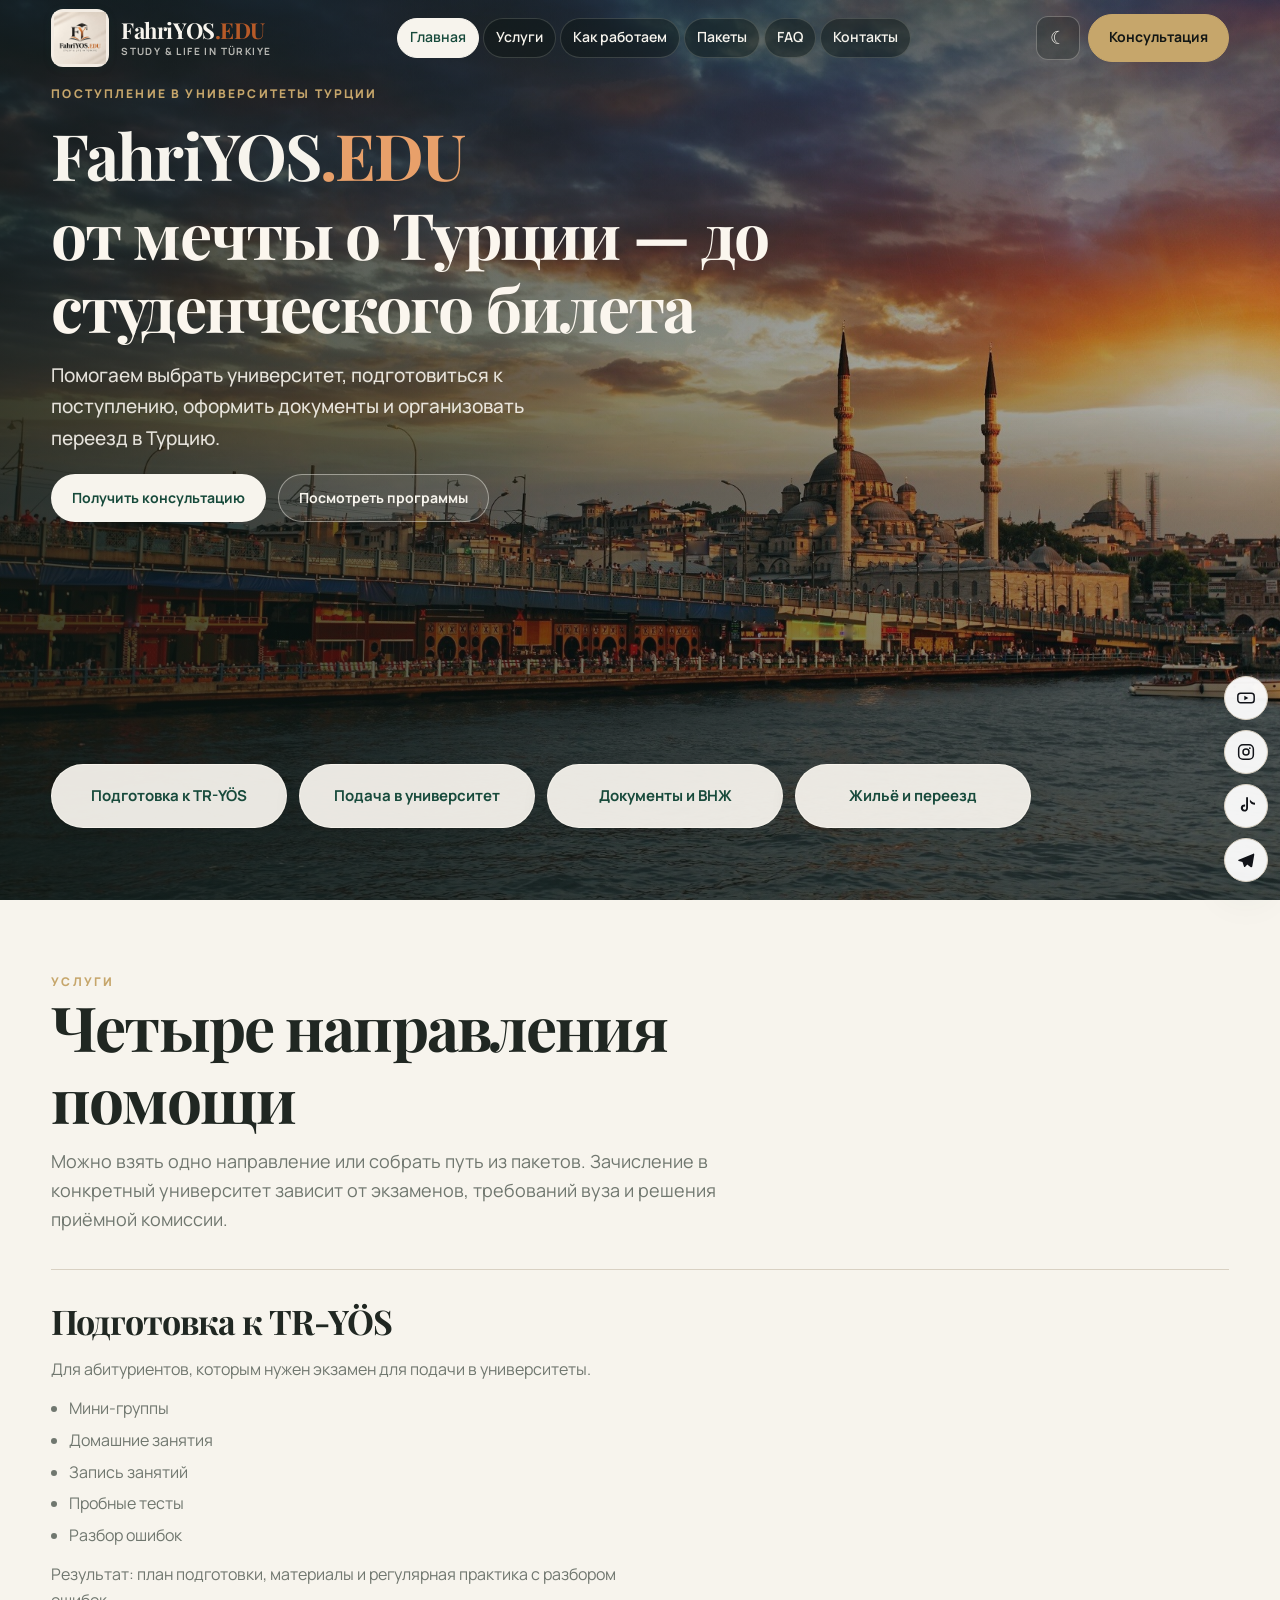
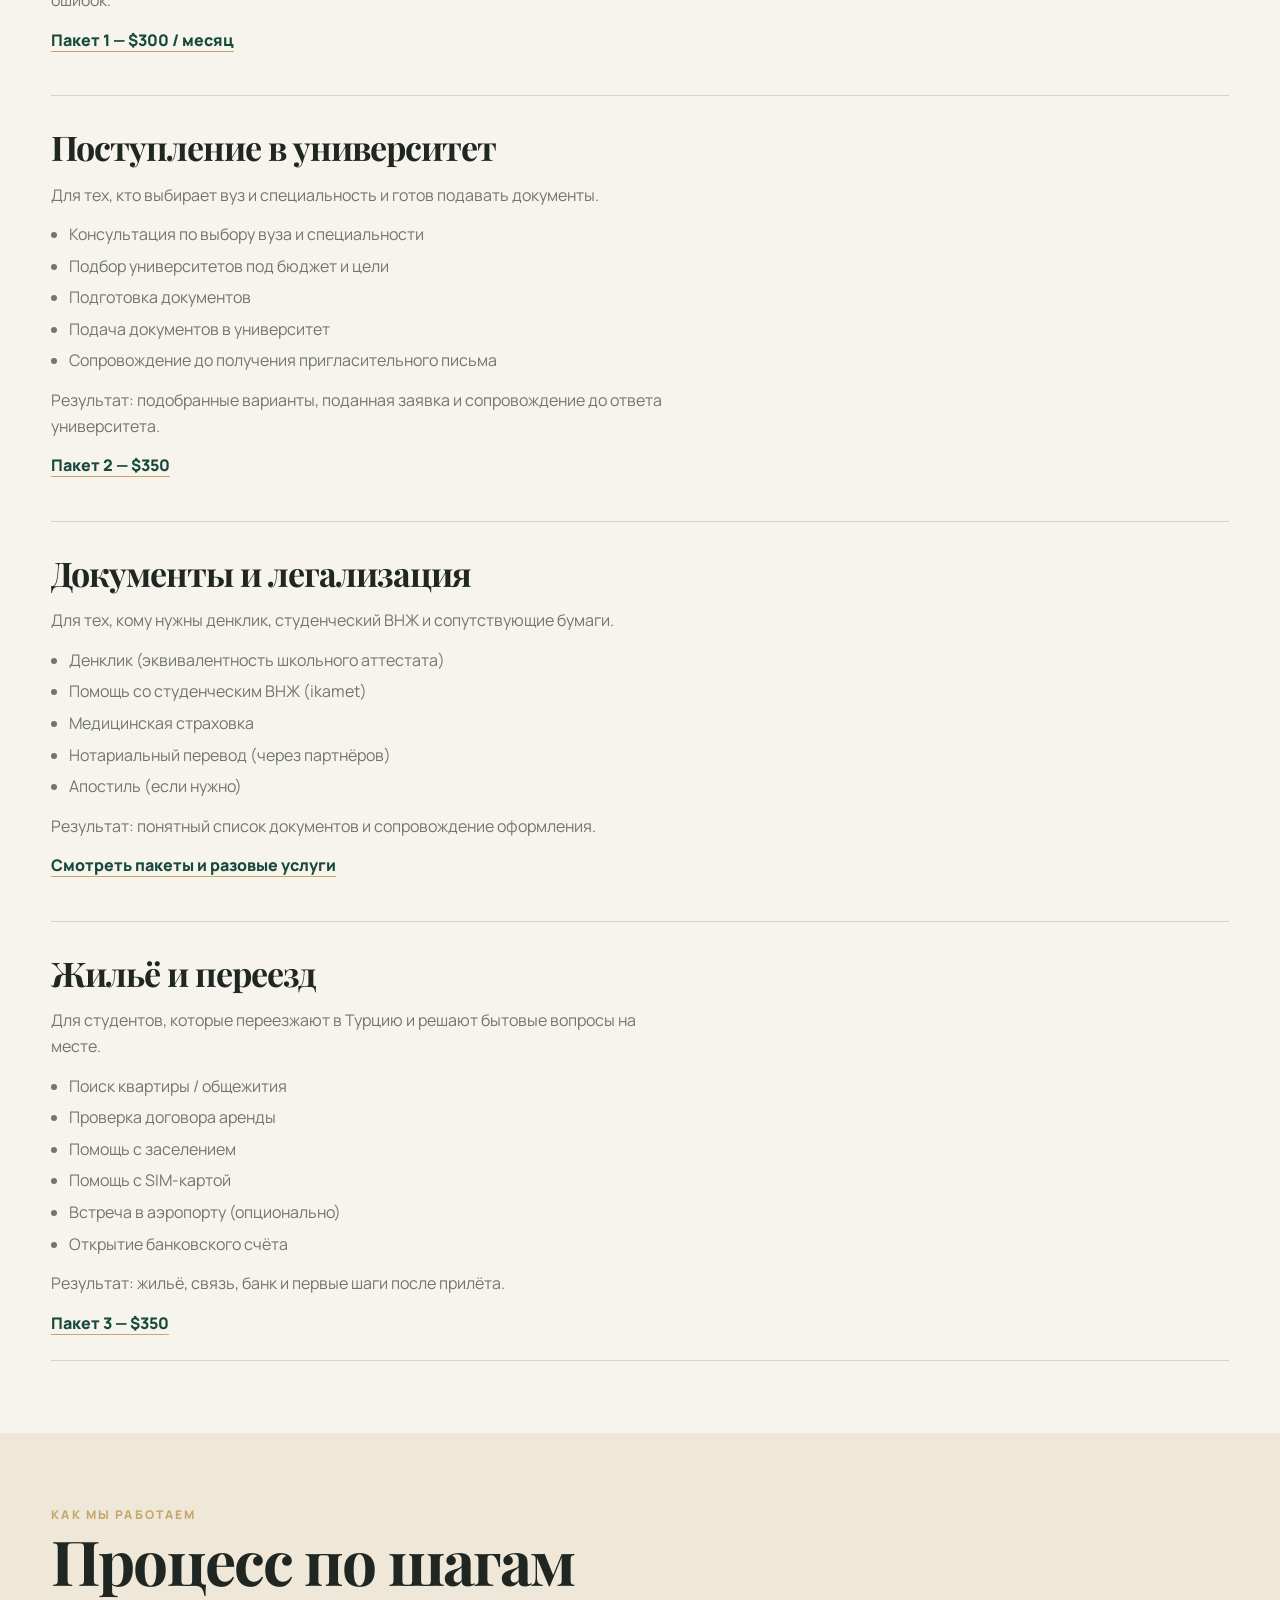
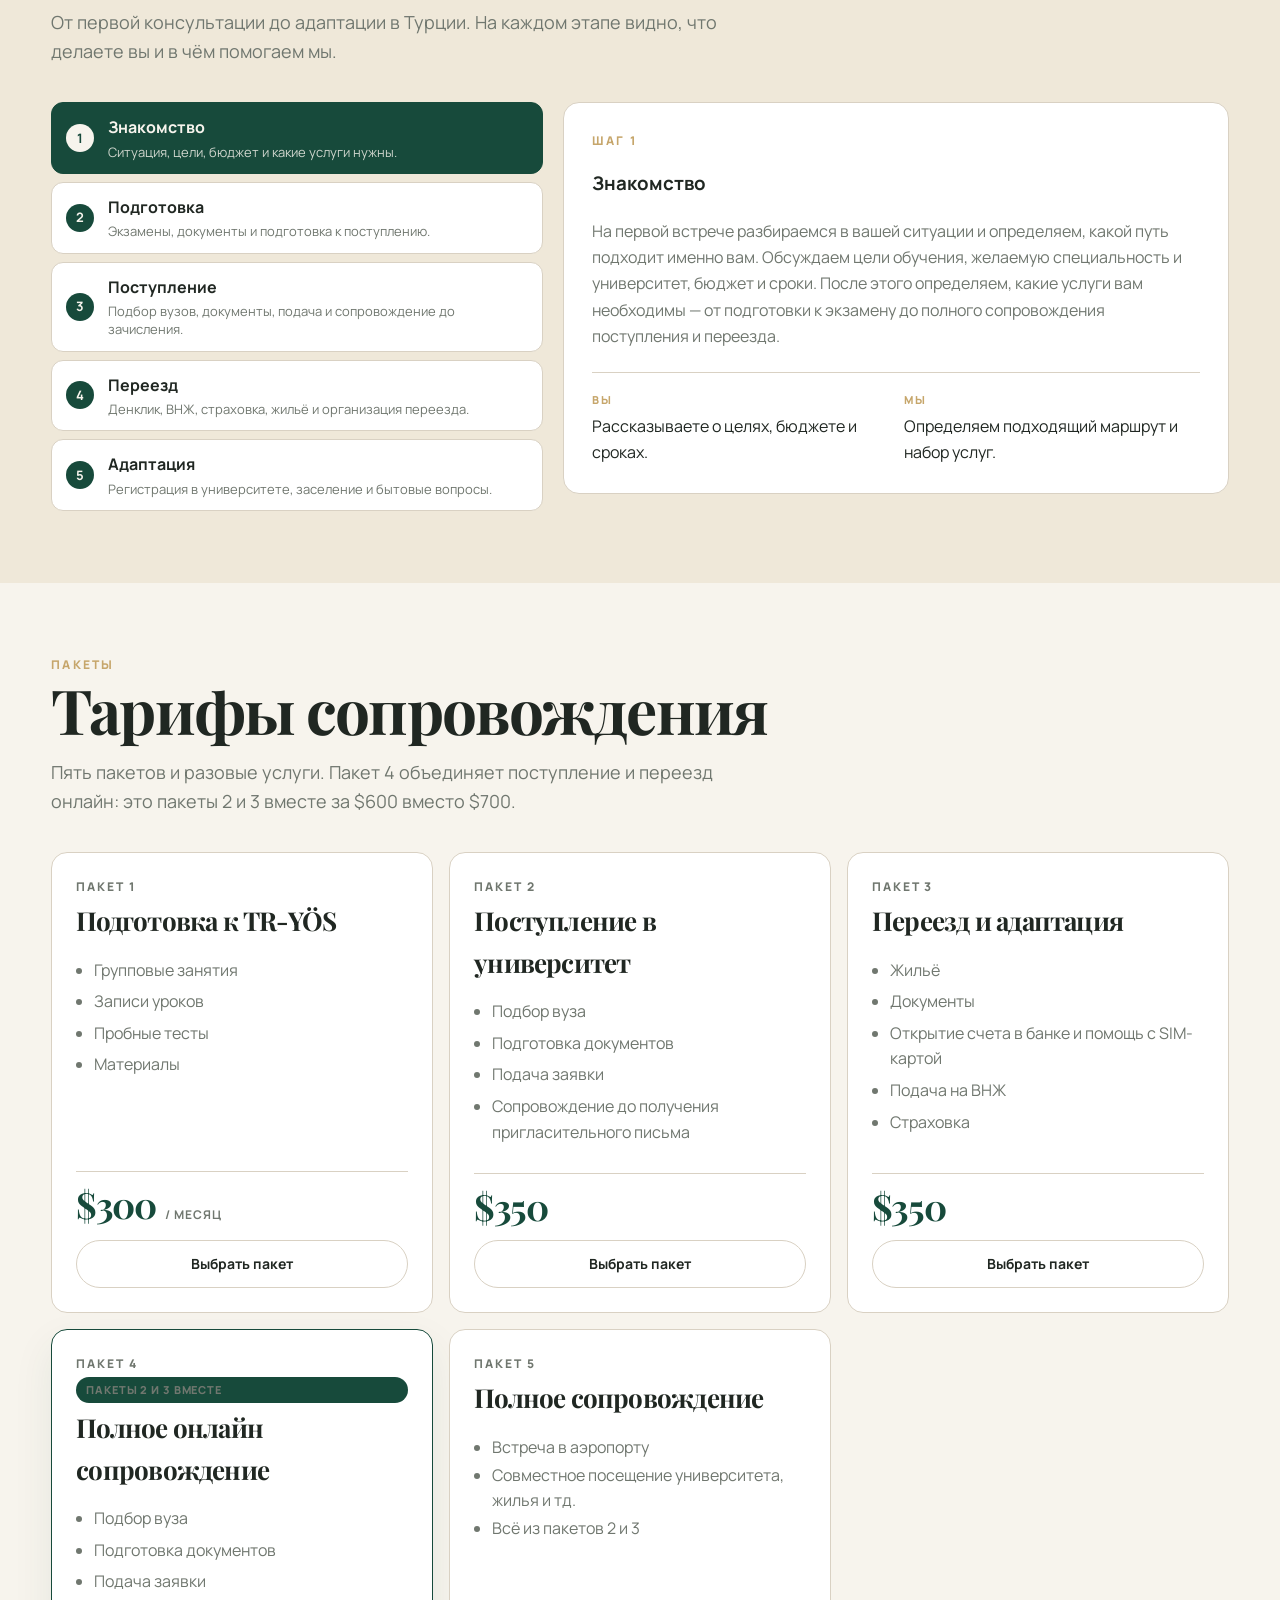
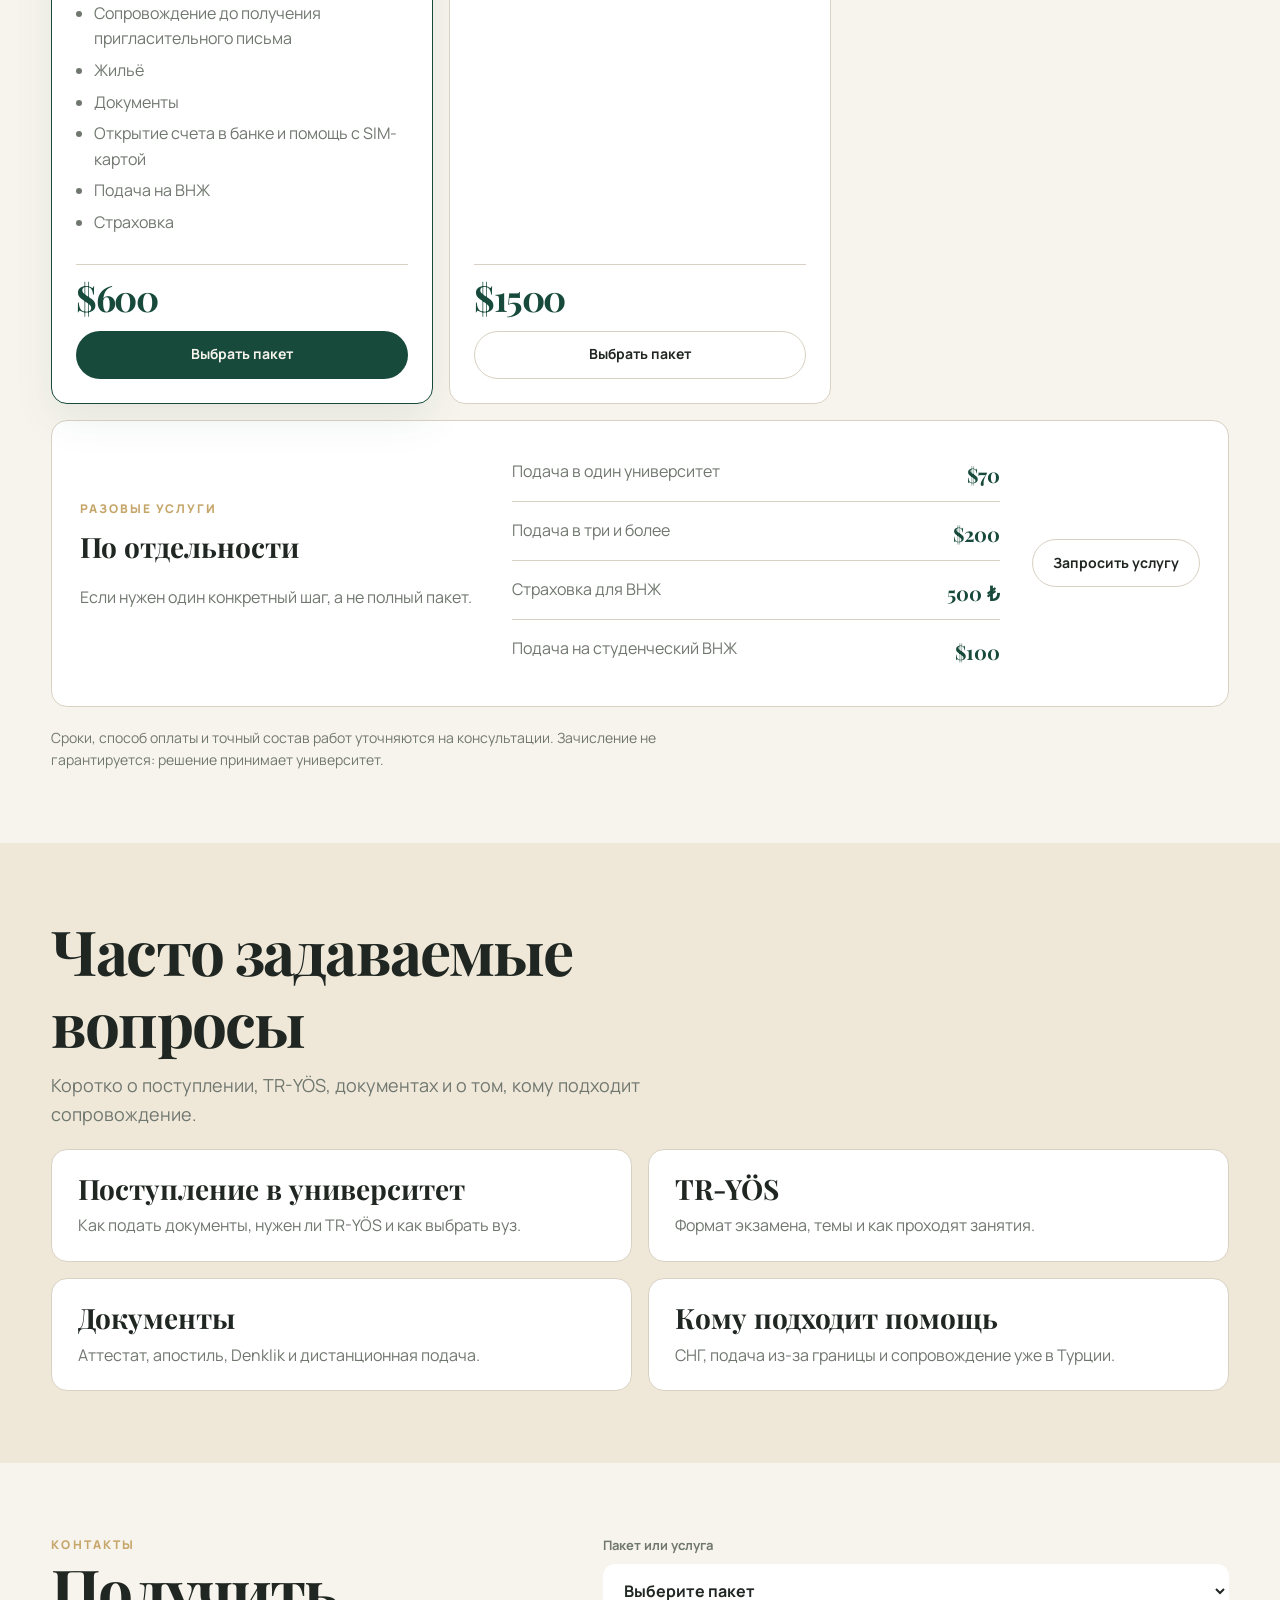
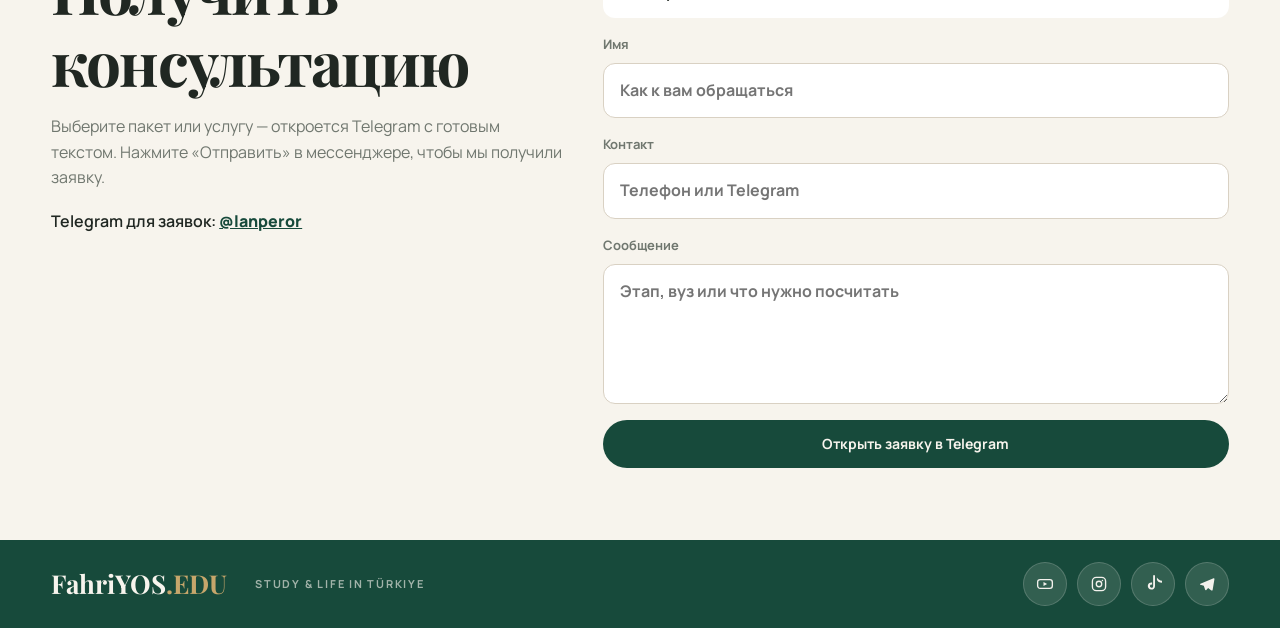
==== commit 4b99b2d7: "Lift hero copy, restyle home buttons, and drop numbered labels. Co-authored-by: Cursor <cursoragent@" ====
--- a/index.html
+++ b/index.html
@@ -76,13 +76,13 @@
           <a class="btn btn-solid" href="#contacts">Получить консультацию</a>
           <a class="btn btn-ghost" href="#packages">Посмотреть программы</a>
         </div>
-        <nav class="hero-dirs" aria-label="Направления">
-          <a href="#service-tryos"><span>01</span>Подготовка к TR-YÖS</a>
-          <a href="#service-admission"><span>02</span>Подача в университет</a>
-          <a href="#service-docs"><span>03</span>Документы и ВНЖ</a>
-          <a href="#service-housing"><span>04</span>Жильё и переезд</a>
-        </nav>
-      </div>
+      </div>
+      <nav class="hero-dirs" aria-label="Направления">
+        <a href="#service-tryos">Подготовка к TR-YÖS</a>
+        <a href="#service-admission">Подача в университет</a>
+        <a href="#service-docs">Документы и ВНЖ</a>
+        <a href="#service-housing">Жильё и переезд</a>
+      </nav>
     </section>
 
     <section class="page-section" id="services">
@@ -94,7 +94,6 @@
 
       <div class="service-list">
         <article class="service reveal" id="service-tryos">
-          <p class="service-no">01</p>
           <div class="service-body">
             <h3>Подготовка к TR-YÖS</h3>
             <p class="service-who">Для абитуриентов, которым нужен экзамен для подачи в университеты.</p>
@@ -111,7 +110,6 @@
         </article>
 
         <article class="service reveal" id="service-admission">
-          <p class="service-no">02</p>
           <div class="service-body">
             <h3>Поступление в университет</h3>
             <p class="service-who">Для тех, кто выбирает вуз и специальность и готов подавать документы.</p>
@@ -128,7 +126,6 @@
         </article>
 
         <article class="service reveal" id="service-docs">
-          <p class="service-no">03</p>
           <div class="service-body">
             <h3>Документы и легализация</h3>
             <p class="service-who">Для тех, кому нужны денклик, студенческий ВНЖ и сопутствующие бумаги.</p>
@@ -145,7 +142,6 @@
         </article>
 
         <article class="service reveal" id="service-housing">
-          <p class="service-no">04</p>
           <div class="service-body">
             <h3>Жильё и переезд</h3>
             <p class="service-who">Для студентов, которые переезжают в Турцию и решают бытовые вопросы на месте.</p>
@@ -325,22 +321,18 @@
       </div>
       <div class="faq-hub">
         <a class="faq-card reveal" href="faq-admission.html">
-          <span>01</span>
           <h3>Поступление в университет</h3>
           <p>Как подать документы, нужен ли TR-YÖS и как выбрать вуз.</p>
         </a>
         <a class="faq-card reveal" href="faq-tryos.html">
-          <span>02</span>
           <h3>TR-YÖS</h3>
           <p>Формат экзамена, темы и как проходят занятия.</p>
         </a>
         <a class="faq-card reveal" href="faq-docs.html">
-          <span>03</span>
           <h3>Документы</h3>
           <p>Аттестат, апостиль, Denklik и дистанционная подача.</p>
         </a>
         <a class="faq-card reveal" href="faq-who.html">
-          <span>04</span>
           <h3>Кому подходит помощь</h3>
           <p>СНГ, подача из-за границы и сопровождение уже в Турции.</p>
         </a>
--- a/css/style.css
+++ b/css/style.css
@@ -333,10 +333,10 @@
   isolation: isolate;
   display: flex;
   flex-direction: column;
-  justify-content: flex-end;
+  justify-content: space-between;
   min-height: 100svh;
   margin-top: calc(var(--header-h) * -1);
-  padding: calc(var(--header-h) + 24px) var(--gutter-right) 40px var(--gutter-left);
+  padding: calc(var(--header-h) + 28px) var(--gutter-right) 28px var(--gutter-left);
   color: var(--hero-ink);
 }
 
@@ -372,7 +372,7 @@
   display: grid;
   gap: 16px;
   max-width: 760px;
-  padding: 8px 0 0;
+  padding: 12px 0 0;
 }
 
 .hero-brand {
@@ -487,30 +487,38 @@
 }
 
 .hero-dirs {
+  position: relative;
+  z-index: 2;
   display: grid;
   grid-template-columns: repeat(4, minmax(0, 1fr));
-  gap: 10px 18px;
-  margin-top: 28px;
-  padding-top: 22px;
-  max-width: 920px;
-  border-top: 1px solid rgba(247, 244, 237, 0.18);
+  gap: 12px;
+  margin-top: 24px;
+  max-width: 980px;
 }
 
 .hero-dirs a {
-  display: grid;
-  gap: 6px;
+  display: flex;
+  align-items: center;
+  justify-content: center;
+  min-height: 64px;
+  padding: 14px 16px;
+  text-align: center;
   text-decoration: none;
+  color: #174a3b;
+  background: rgba(247, 244, 237, 0.94);
+  border: 1px solid rgba(247, 244, 237, 0.98);
+  border-radius: 999px;
+  font-size: 15px;
+  font-weight: 700;
+  line-height: 1.3;
+  box-shadow: 0 10px 24px rgba(12, 22, 18, 0.18);
+  transition: background 0.2s ease, color 0.2s ease, transform 0.2s ease;
+}
+
+.hero-dirs a:hover {
+  background: #174a3b;
   color: #f7f4ed;
-  font-size: 14px;
-  font-weight: 700;
-  line-height: 1.35;
-}
-
-.hero-dirs span {
-  font-size: 11px;
-  font-weight: 800;
-  letter-spacing: 0.14em;
-  color: var(--accent);
+  transform: translateY(-1px);
 }
 
 main {
@@ -561,10 +569,8 @@
 }
 
 .service {
-  display: grid;
-  grid-template-columns: 72px minmax(0, 1fr);
-  gap: 8px 28px;
-  padding: 28px 0;
+  display: block;
+  padding: 24px 0;
   border-top: 1px solid var(--line);
 }
 
@@ -989,9 +995,10 @@
 
 .faq-card {
   display: grid;
-  gap: 10px;
-  min-height: 180px;
-  padding: 28px;
+  align-content: start;
+  gap: 8px;
+  min-height: 0;
+  padding: 22px 26px;
   text-decoration: none;
   color: inherit;
   background: var(--surface);
@@ -1000,11 +1007,8 @@
   transition: border-color 0.2s ease, transform 0.2s ease;
 }
 
-.faq-card span {
-  font-size: 12px;
-  font-weight: 800;
-  letter-spacing: 0.16em;
-  color: var(--accent);
+#faq .section-intro {
+  margin-bottom: 20px;
 }
 
 .faq-card h3 {
@@ -1378,8 +1382,7 @@
   }
 
   .service {
-    grid-template-columns: 1fr;
-    gap: 8px;
+    padding: 20px 0;
   }
 
   .page-section {
@@ -1429,13 +1432,9 @@
 }
 
 @media (max-width: 430px) {
-  .actions,
-  .hero-dirs {
-    grid-template-columns: 1fr;
-  }
-
   .actions {
     display: grid;
+    grid-template-columns: 1fr;
   }
 
   .page-hero .display {
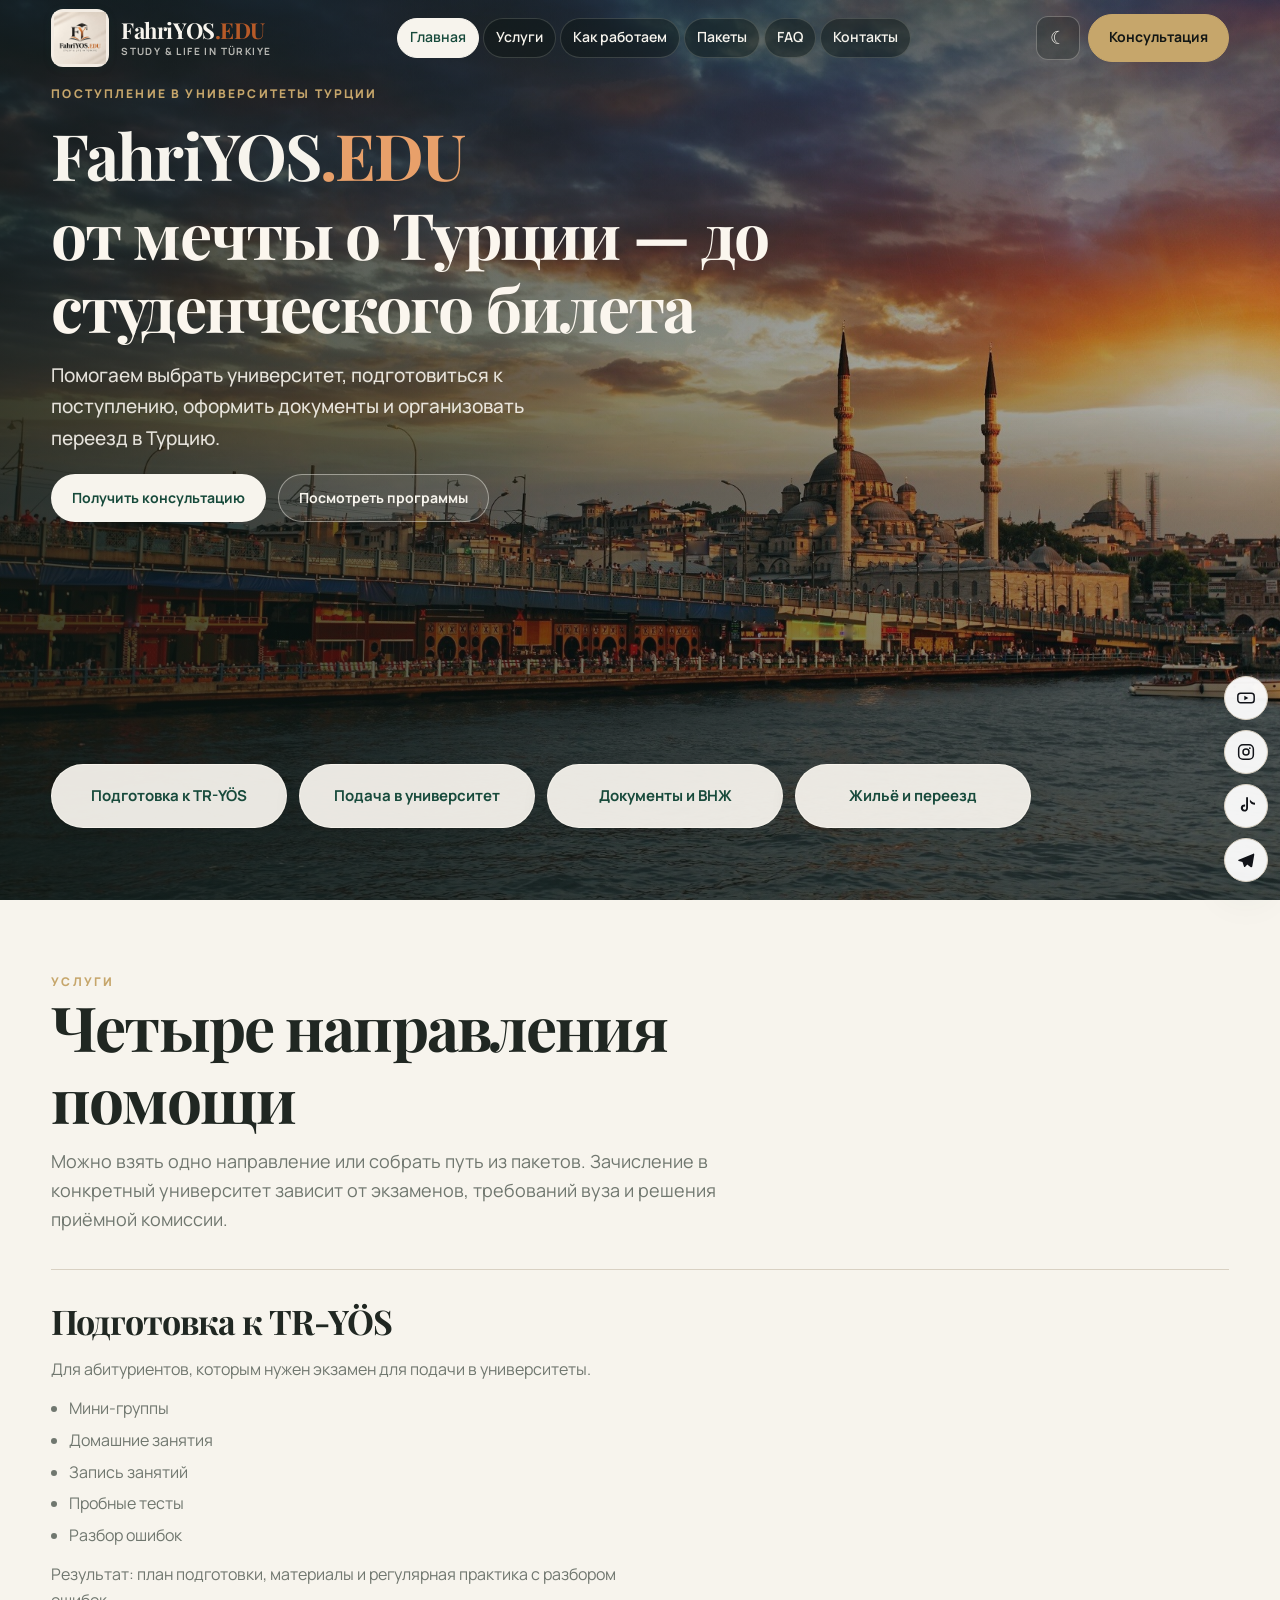
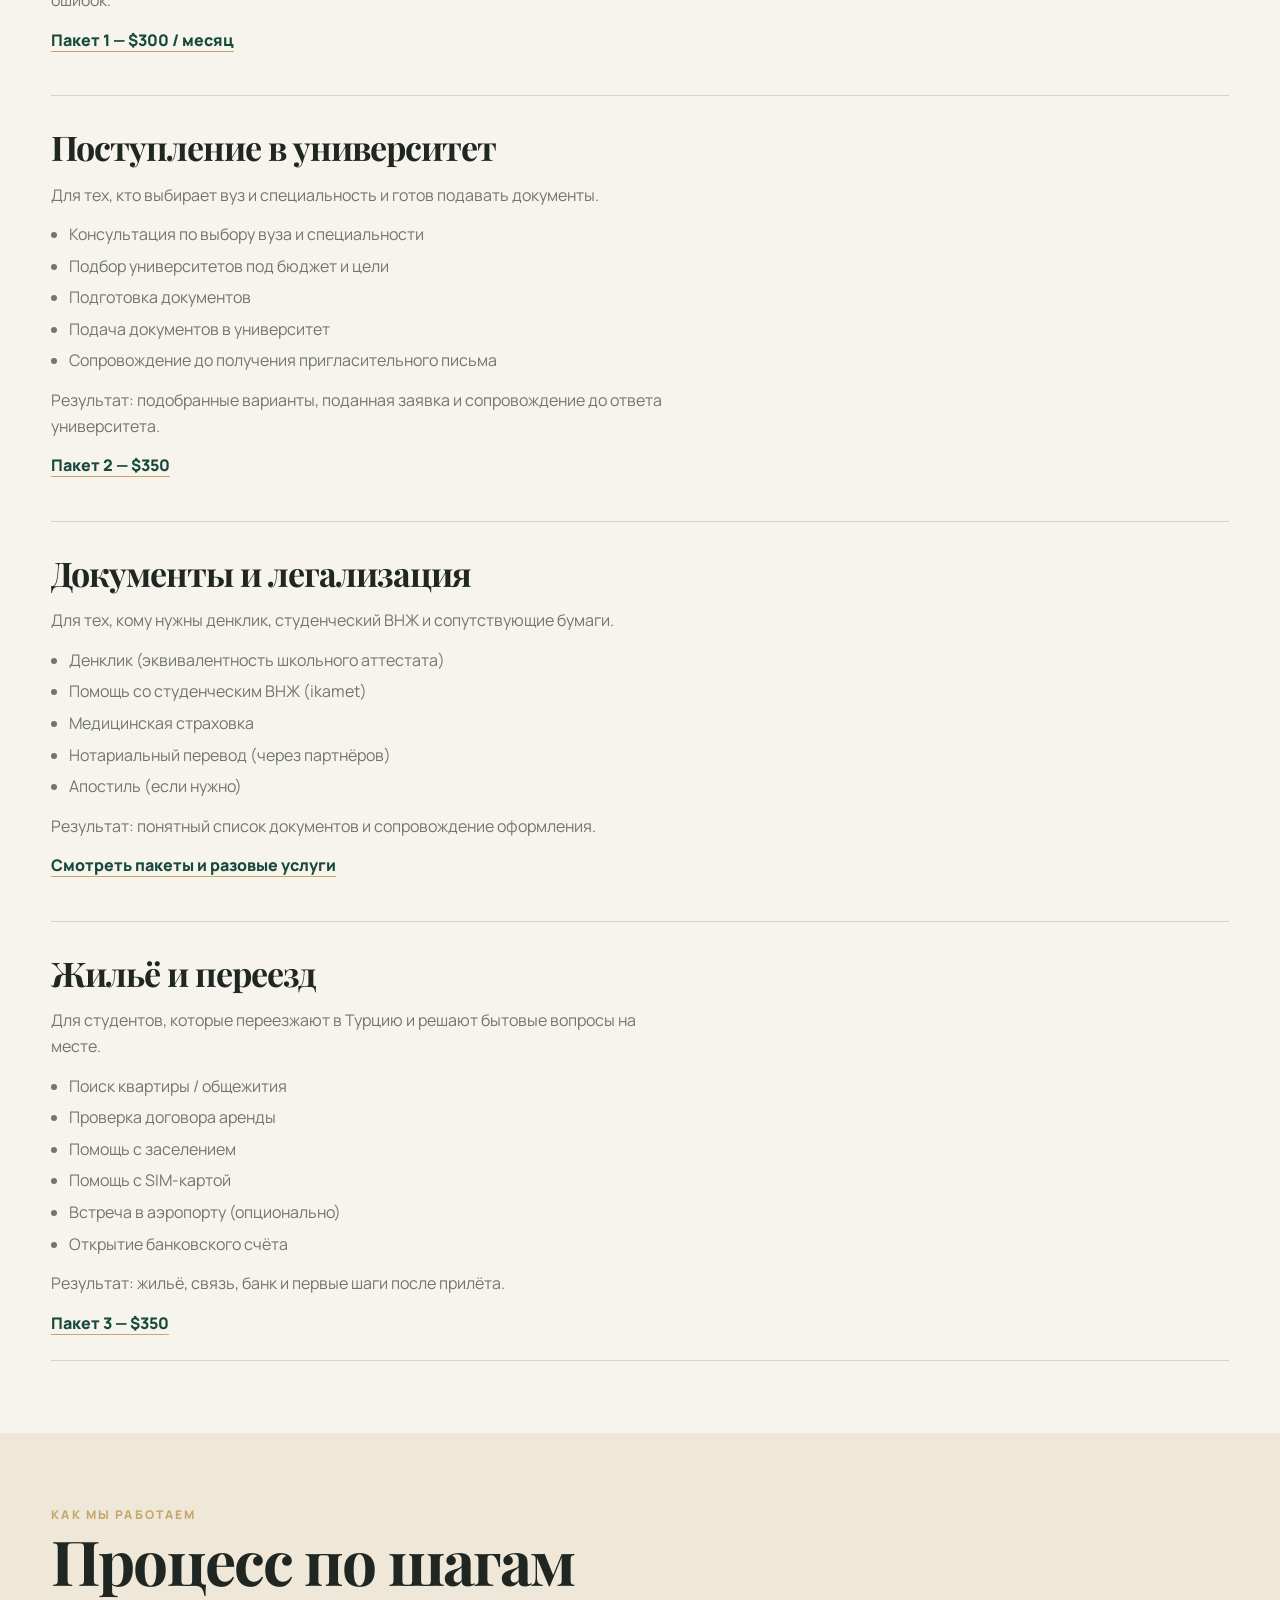
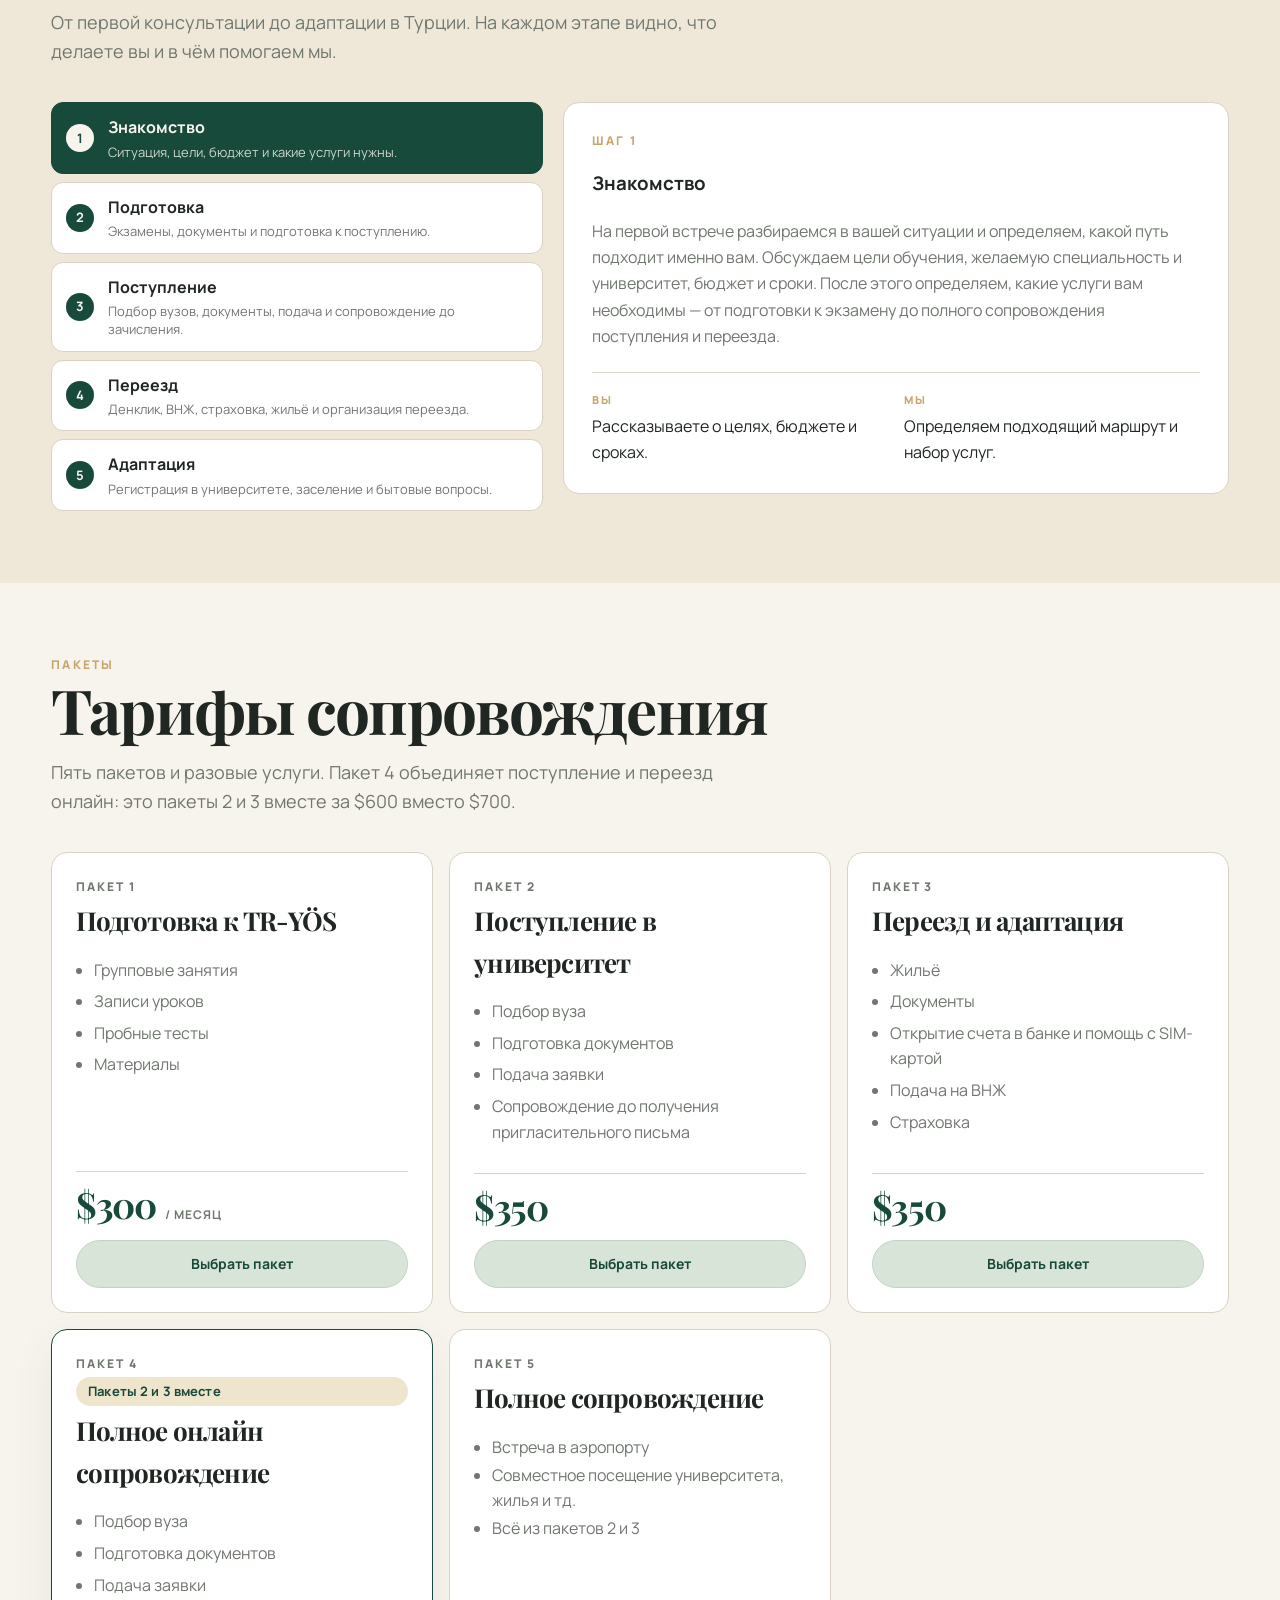
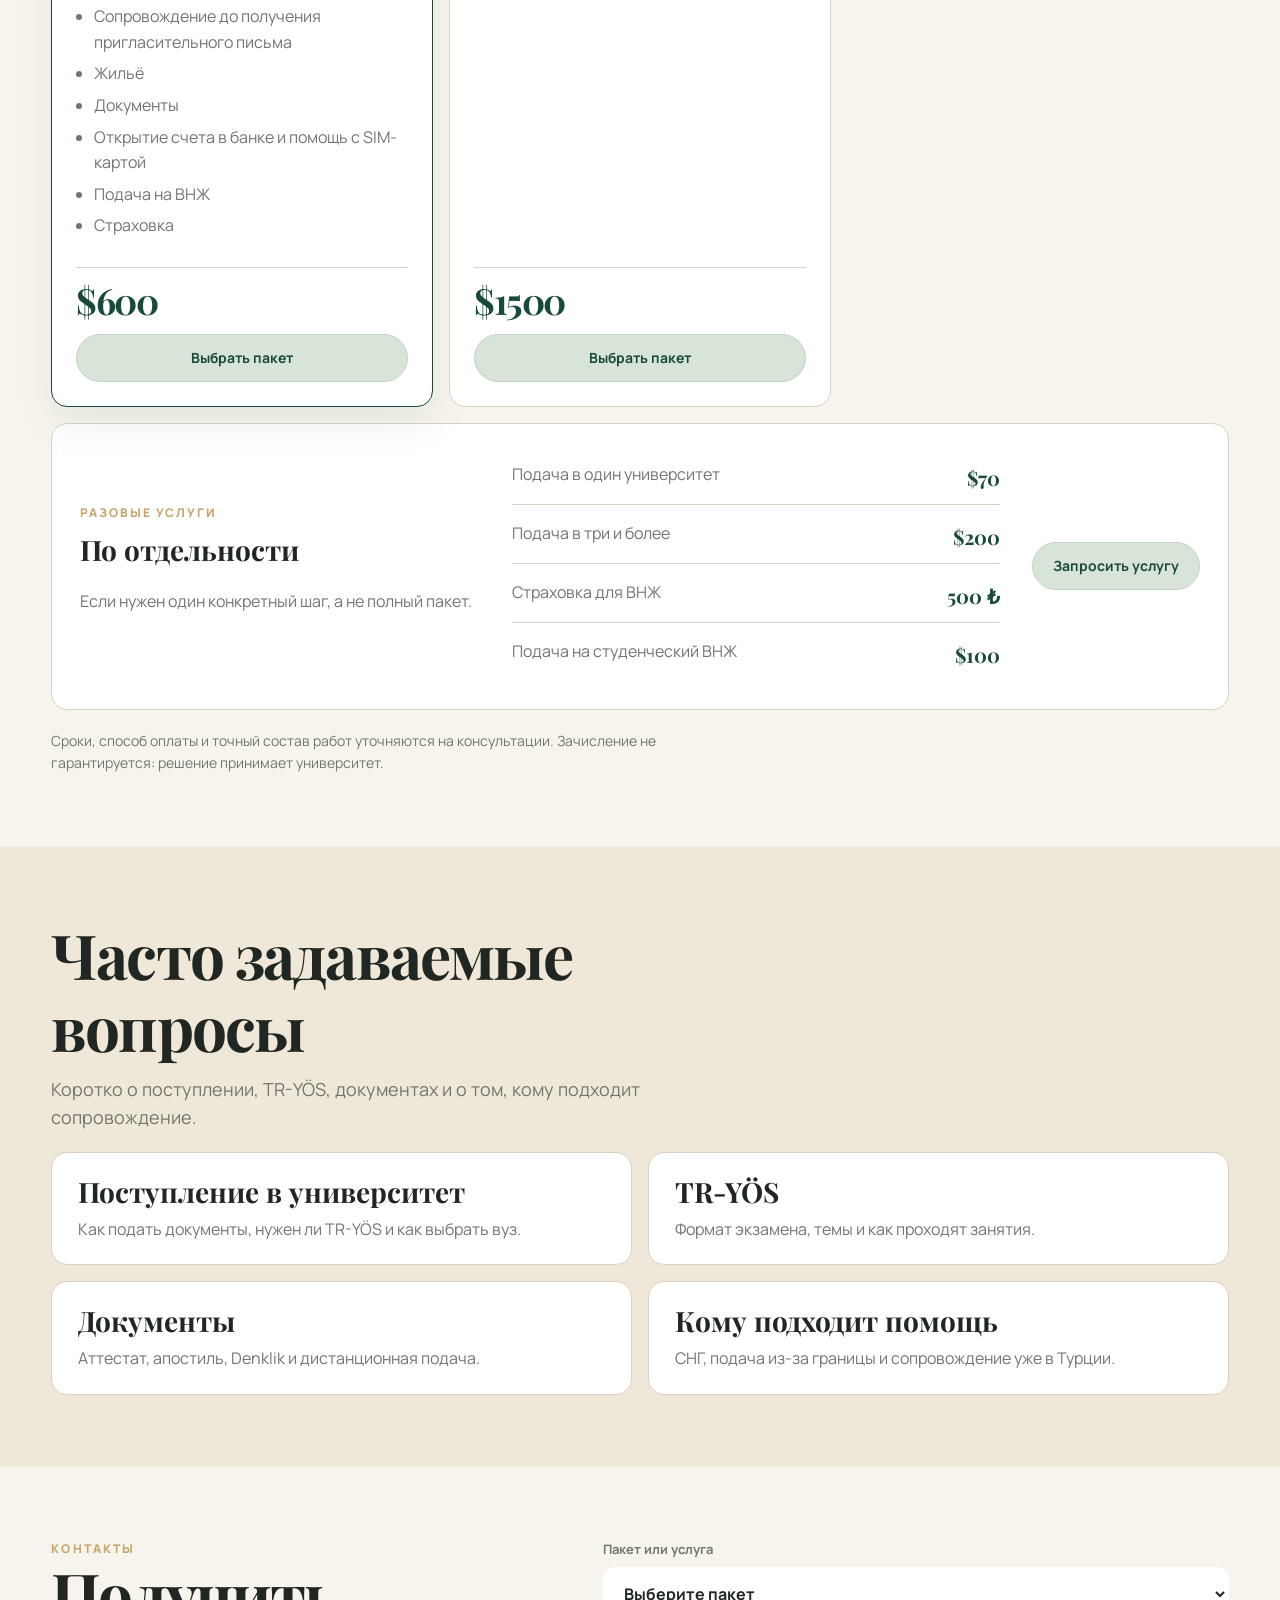
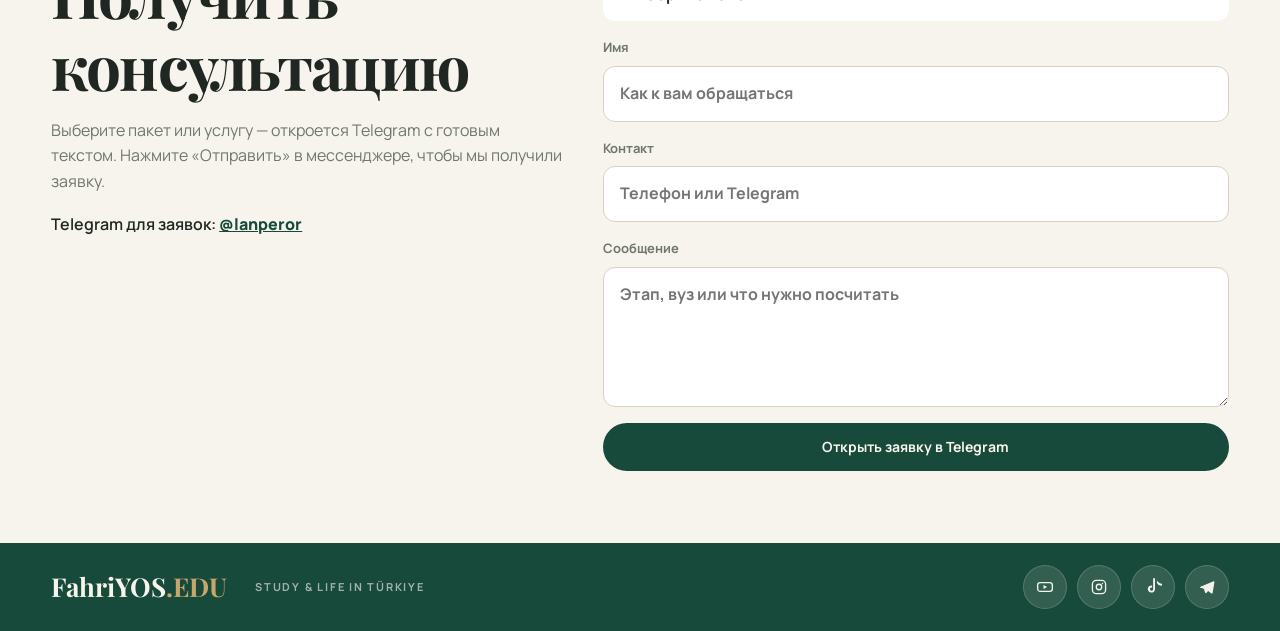
==== commit a932a00a: "Soften package CTAs and make the pack 4 badge readable. Co-authored-by: Cursor <cursoragent@cursor.c" ====
--- a/index.html
+++ b/index.html
@@ -281,7 +281,7 @@
             <li>Страховка</li>
           </ul>
           <p class="package-price"><strong>$600</strong></p>
-          <a class="btn btn-solid" href="#contacts" data-pack="online">Выбрать пакет</a>
+          <a class="btn btn-ghost" href="#contacts" data-pack="online">Выбрать пакет</a>
         </article>
 
         <article class="card package reveal" id="pack-full">
--- a/css/style.css
+++ b/css/style.css
@@ -698,16 +698,21 @@
 }
 
 .package-badge {
-  margin: 0 0 8px;
+  margin: 0 0 10px;
   display: inline-flex;
-  padding: 4px 10px;
+  padding: 6px 12px;
   border-radius: 999px;
-  background: var(--green);
-  color: #f7f4ed;
-  font-size: 11px;
-  font-weight: 800;
-  letter-spacing: 0.08em;
-  text-transform: uppercase;
+  background: #efe4cc;
+  color: #174a3b;
+  font-size: 13px;
+  font-weight: 700;
+  letter-spacing: 0.01em;
+  line-height: 1.3;
+}
+
+html[data-theme="dark"] .package-badge {
+  background: rgba(212, 181, 122, 0.22);
+  color: #f3eee4;
 }
 
 .package h3,
@@ -762,8 +767,33 @@
   color: var(--muted);
 }
 
-.package .btn {
+.package .btn,
+.extras .btn {
   width: 100%;
+  background: #d9e4d9;
+  color: #174a3b;
+  border-color: #c3d2c3;
+  font-weight: 700;
+}
+
+.package .btn:hover,
+.extras .btn:hover {
+  background: #c8d8c8;
+  color: #174a3b;
+  border-color: #b4c6b4;
+}
+
+html[data-theme="dark"] .package .btn,
+html[data-theme="dark"] .extras .btn {
+  background: rgba(212, 181, 122, 0.14);
+  color: #f3eee4;
+  border-color: rgba(212, 181, 122, 0.32);
+}
+
+html[data-theme="dark"] .package .btn:hover,
+html[data-theme="dark"] .extras .btn:hover {
+  background: rgba(212, 181, 122, 0.24);
+  color: #f3eee4;
 }
 
 .price-note {
@@ -911,6 +941,14 @@
   color: var(--muted);
 }
 
+.card .package-badge {
+  color: #174a3b;
+}
+
+html[data-theme="dark"] .card .package-badge {
+  color: #f3eee4;
+}
+
 .card.package.is-featured {
   border-color: var(--green);
   box-shadow: var(--shadow);
